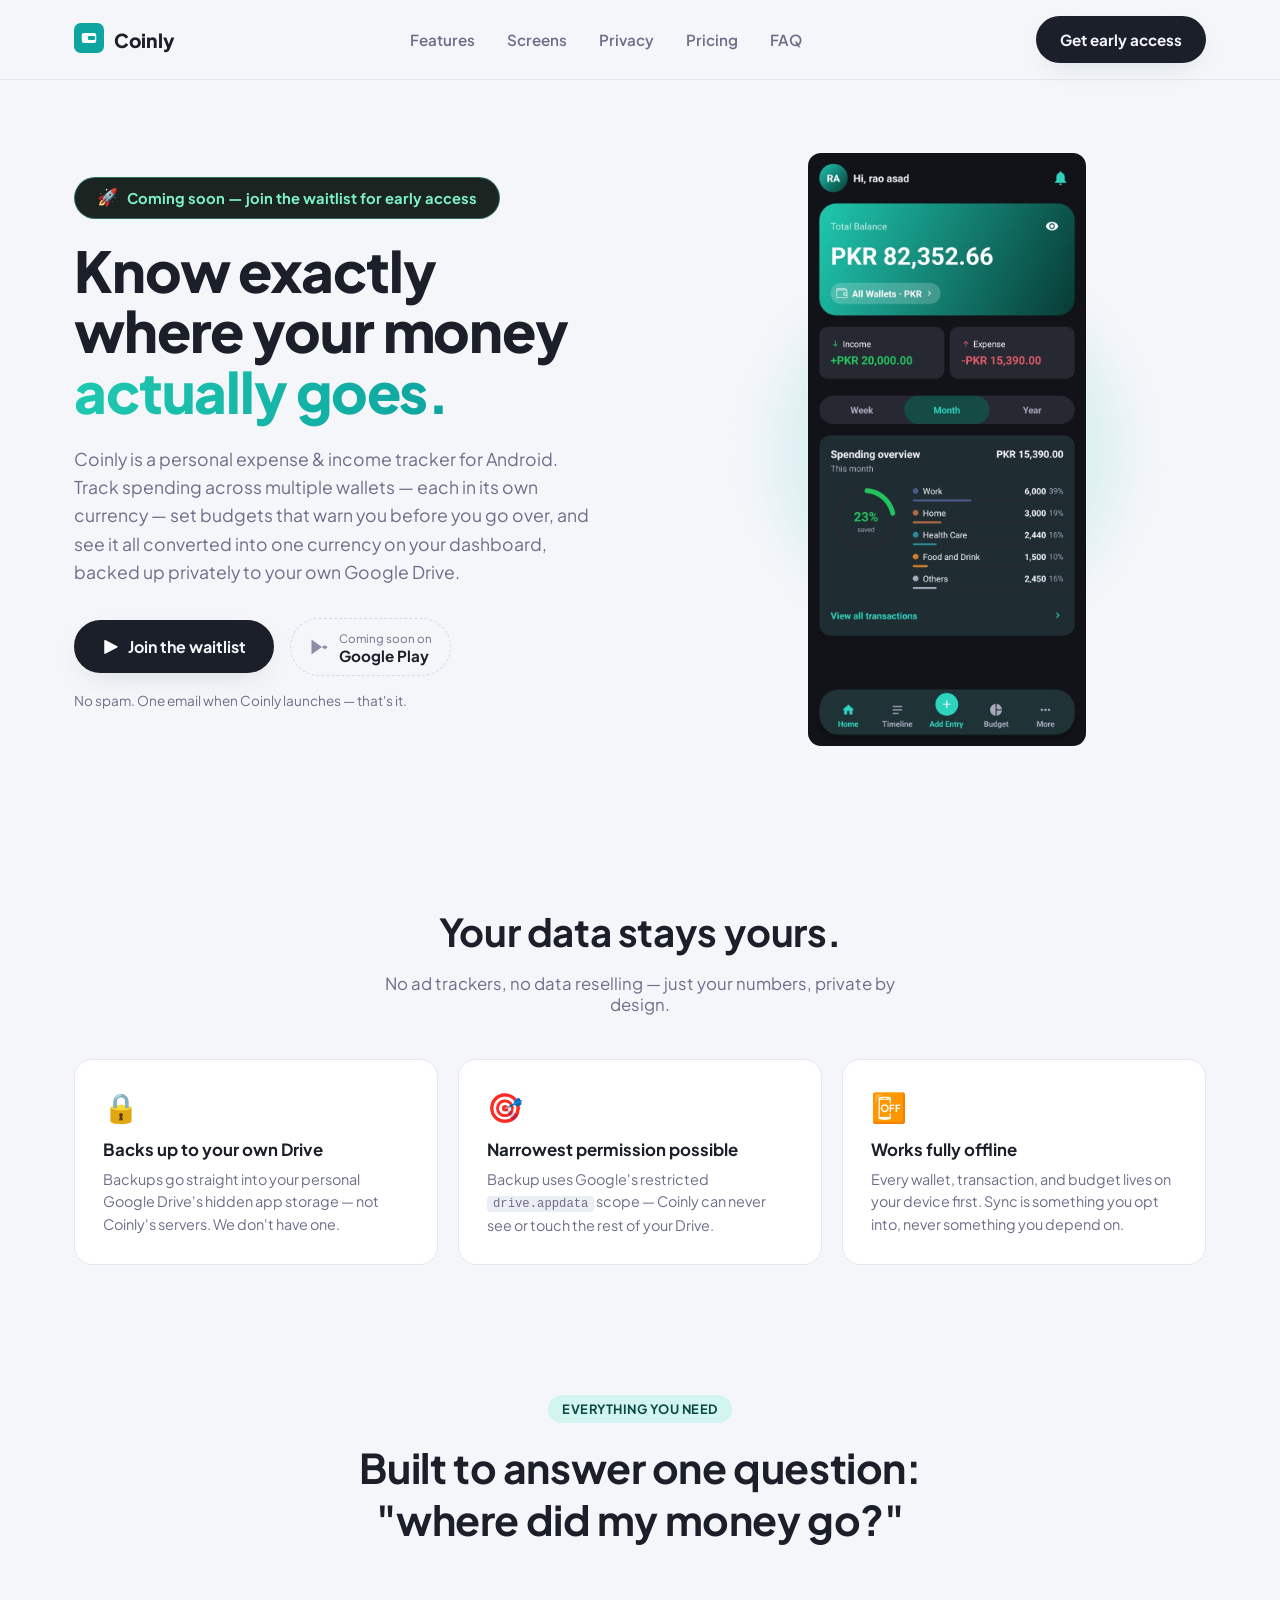
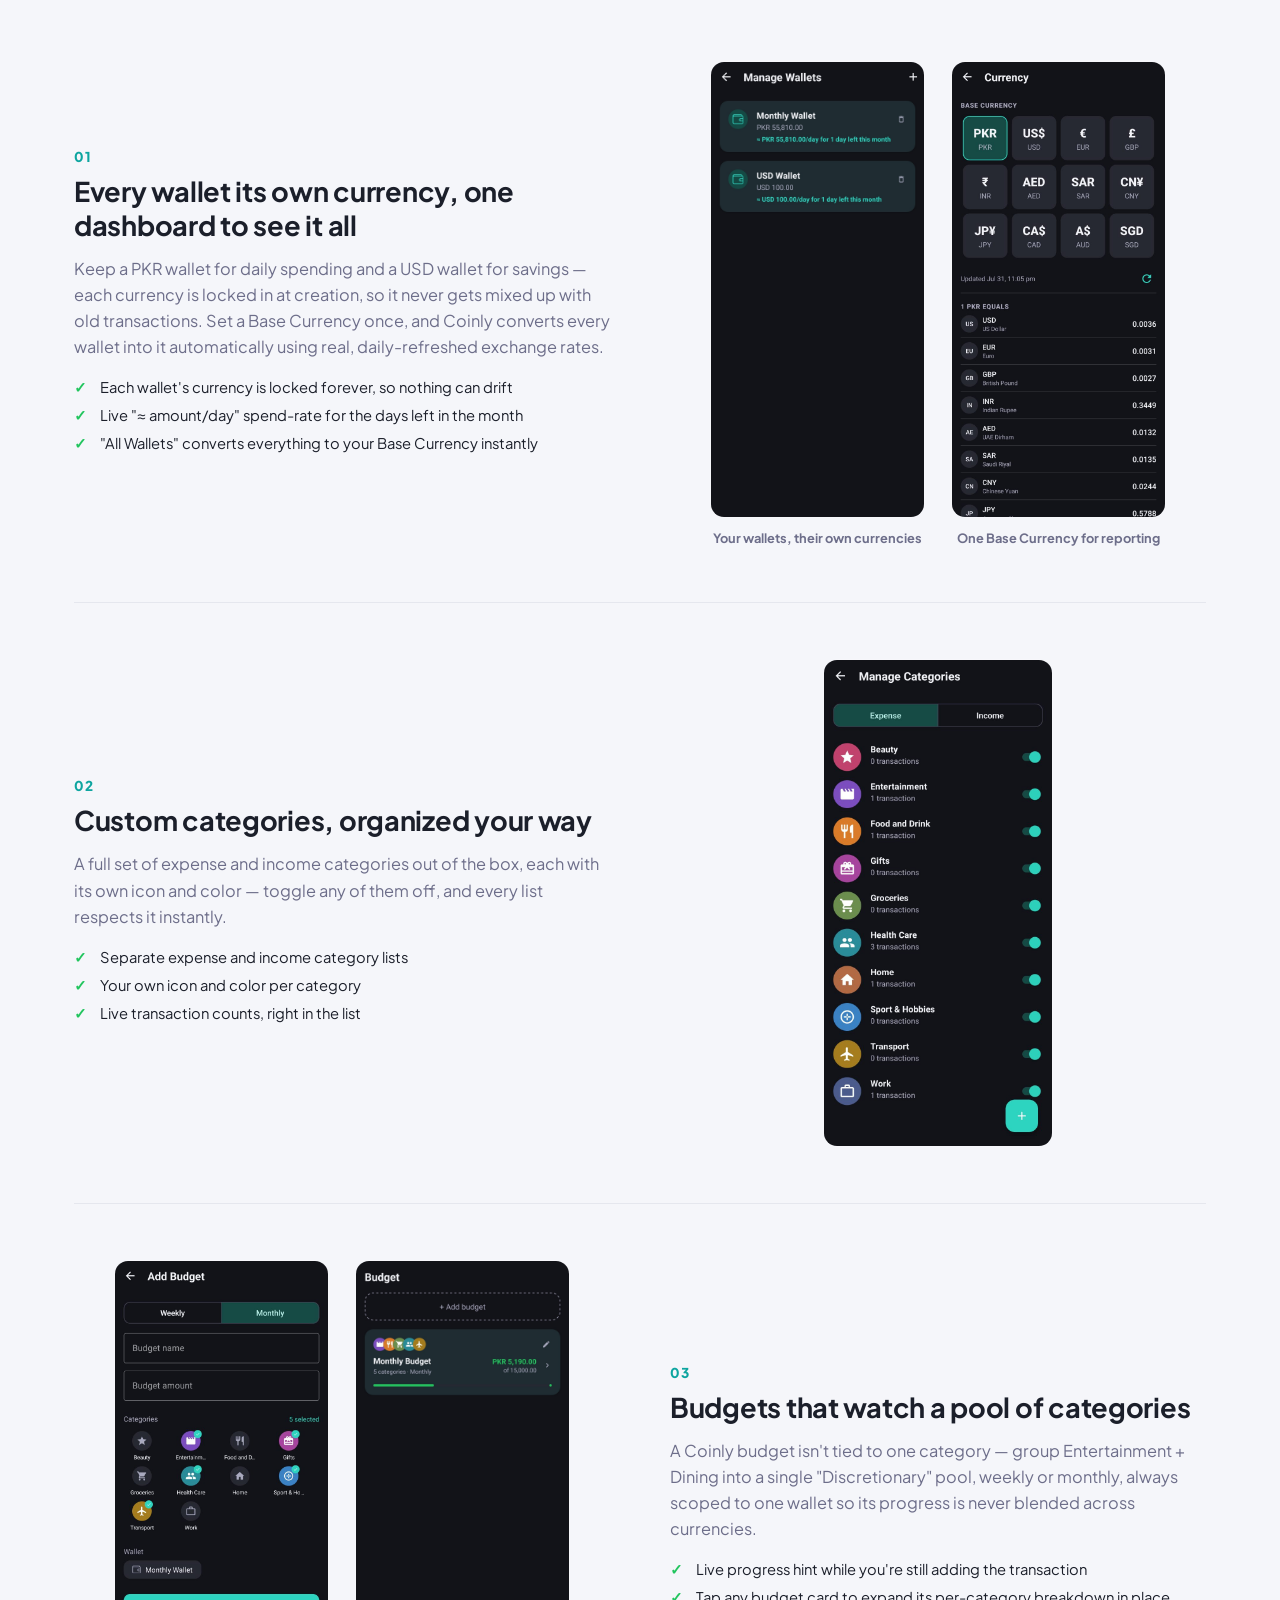
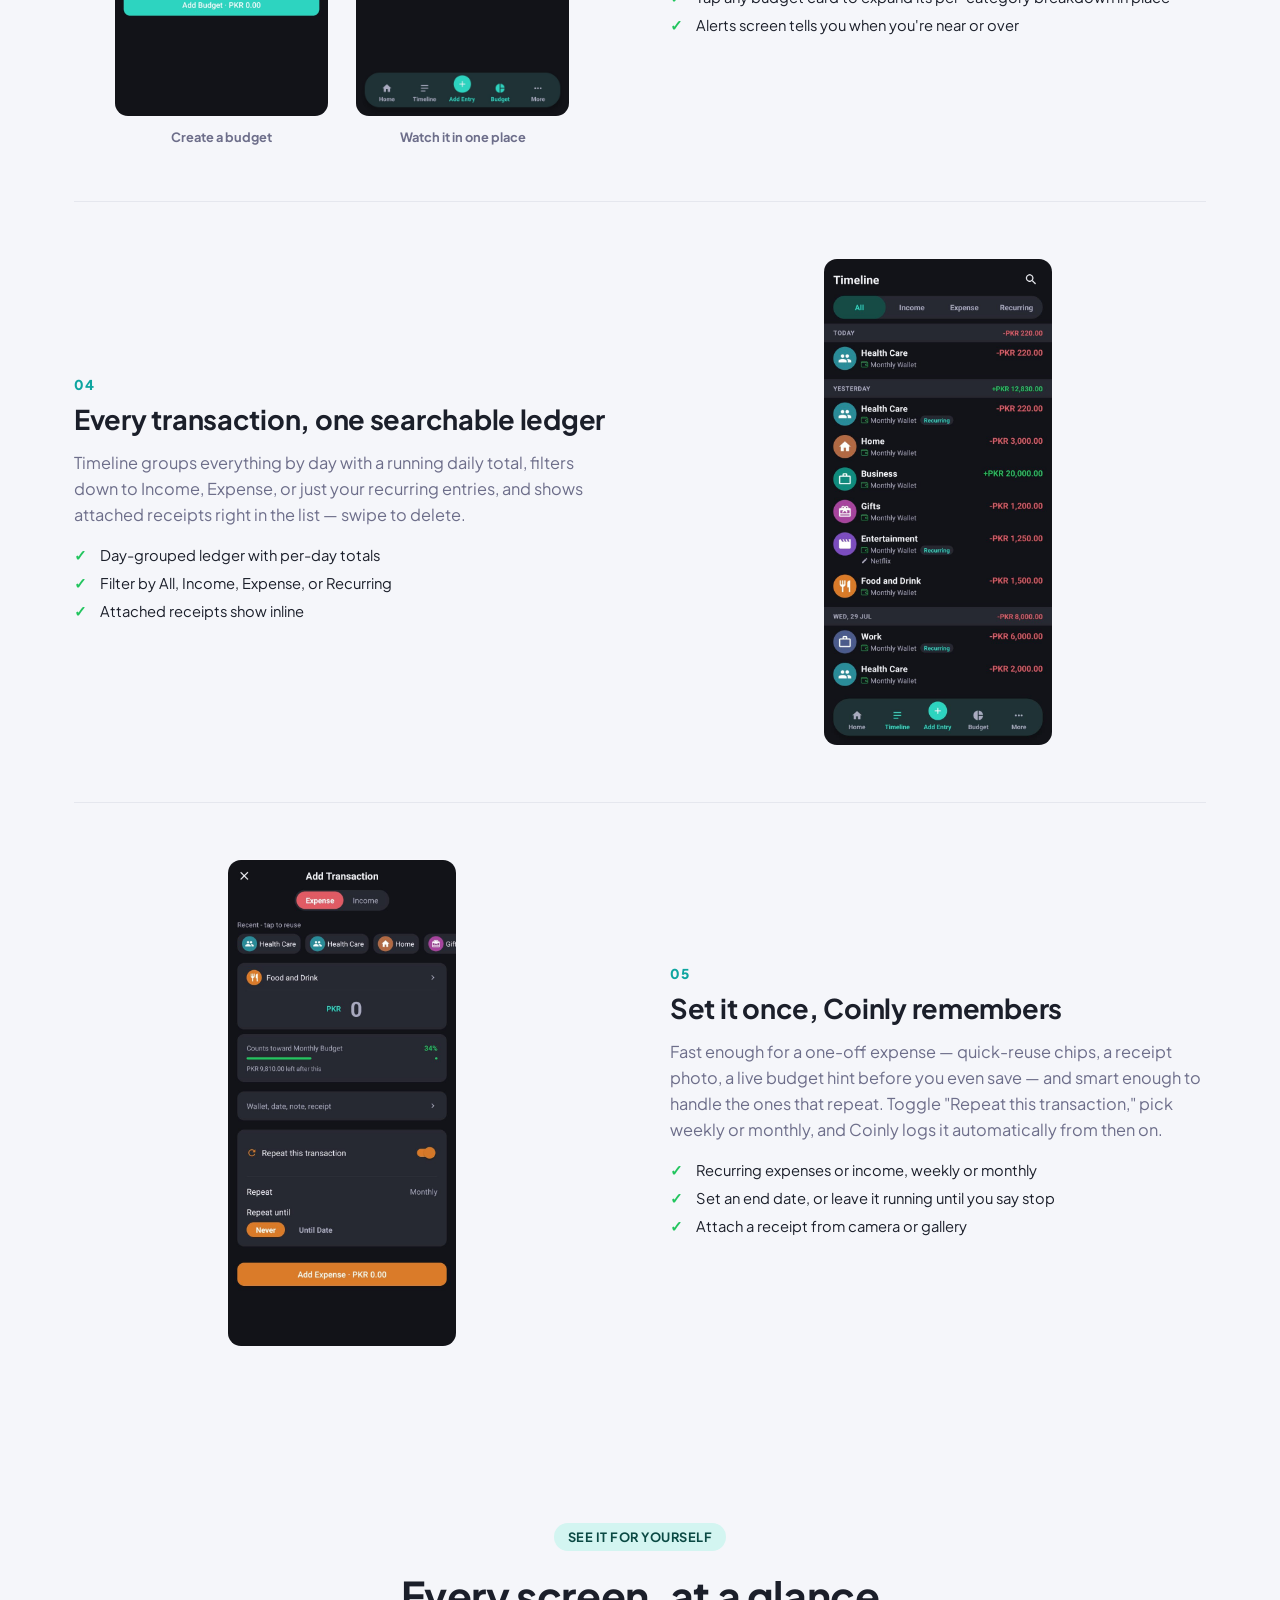
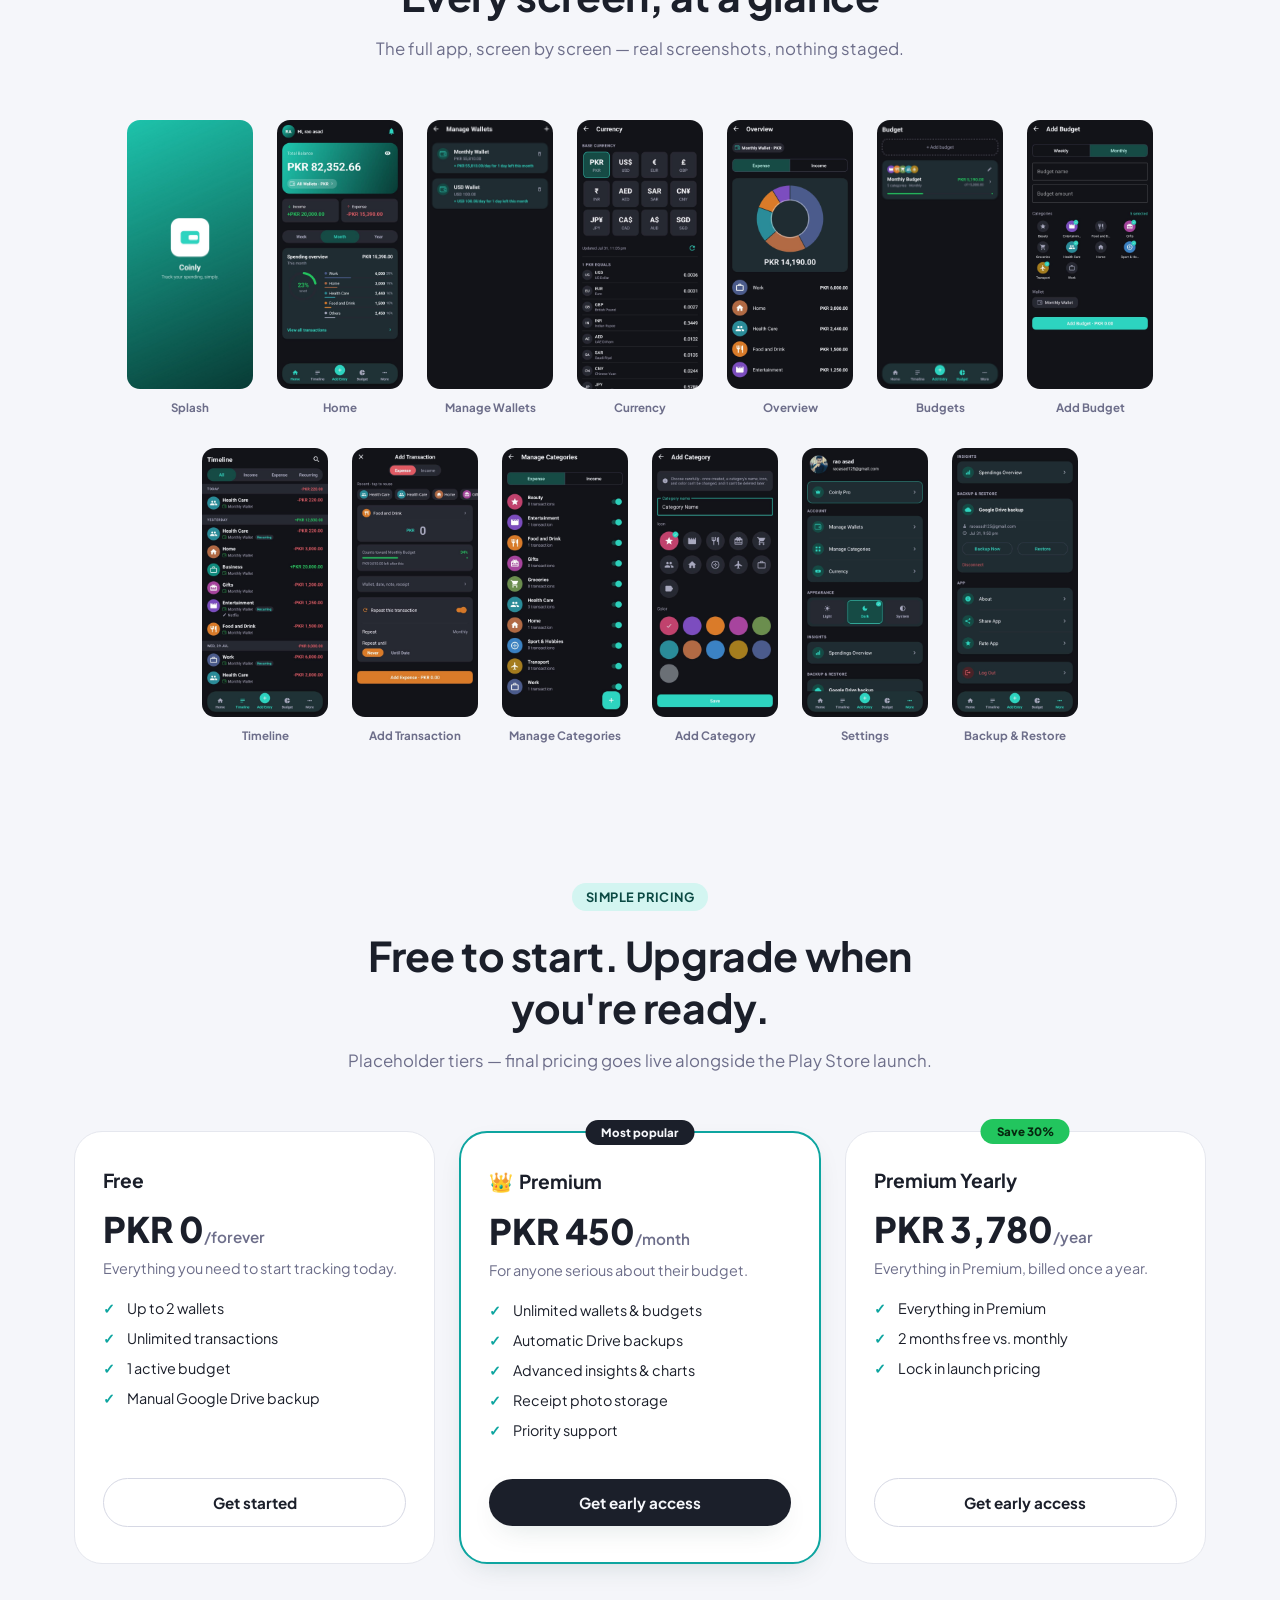
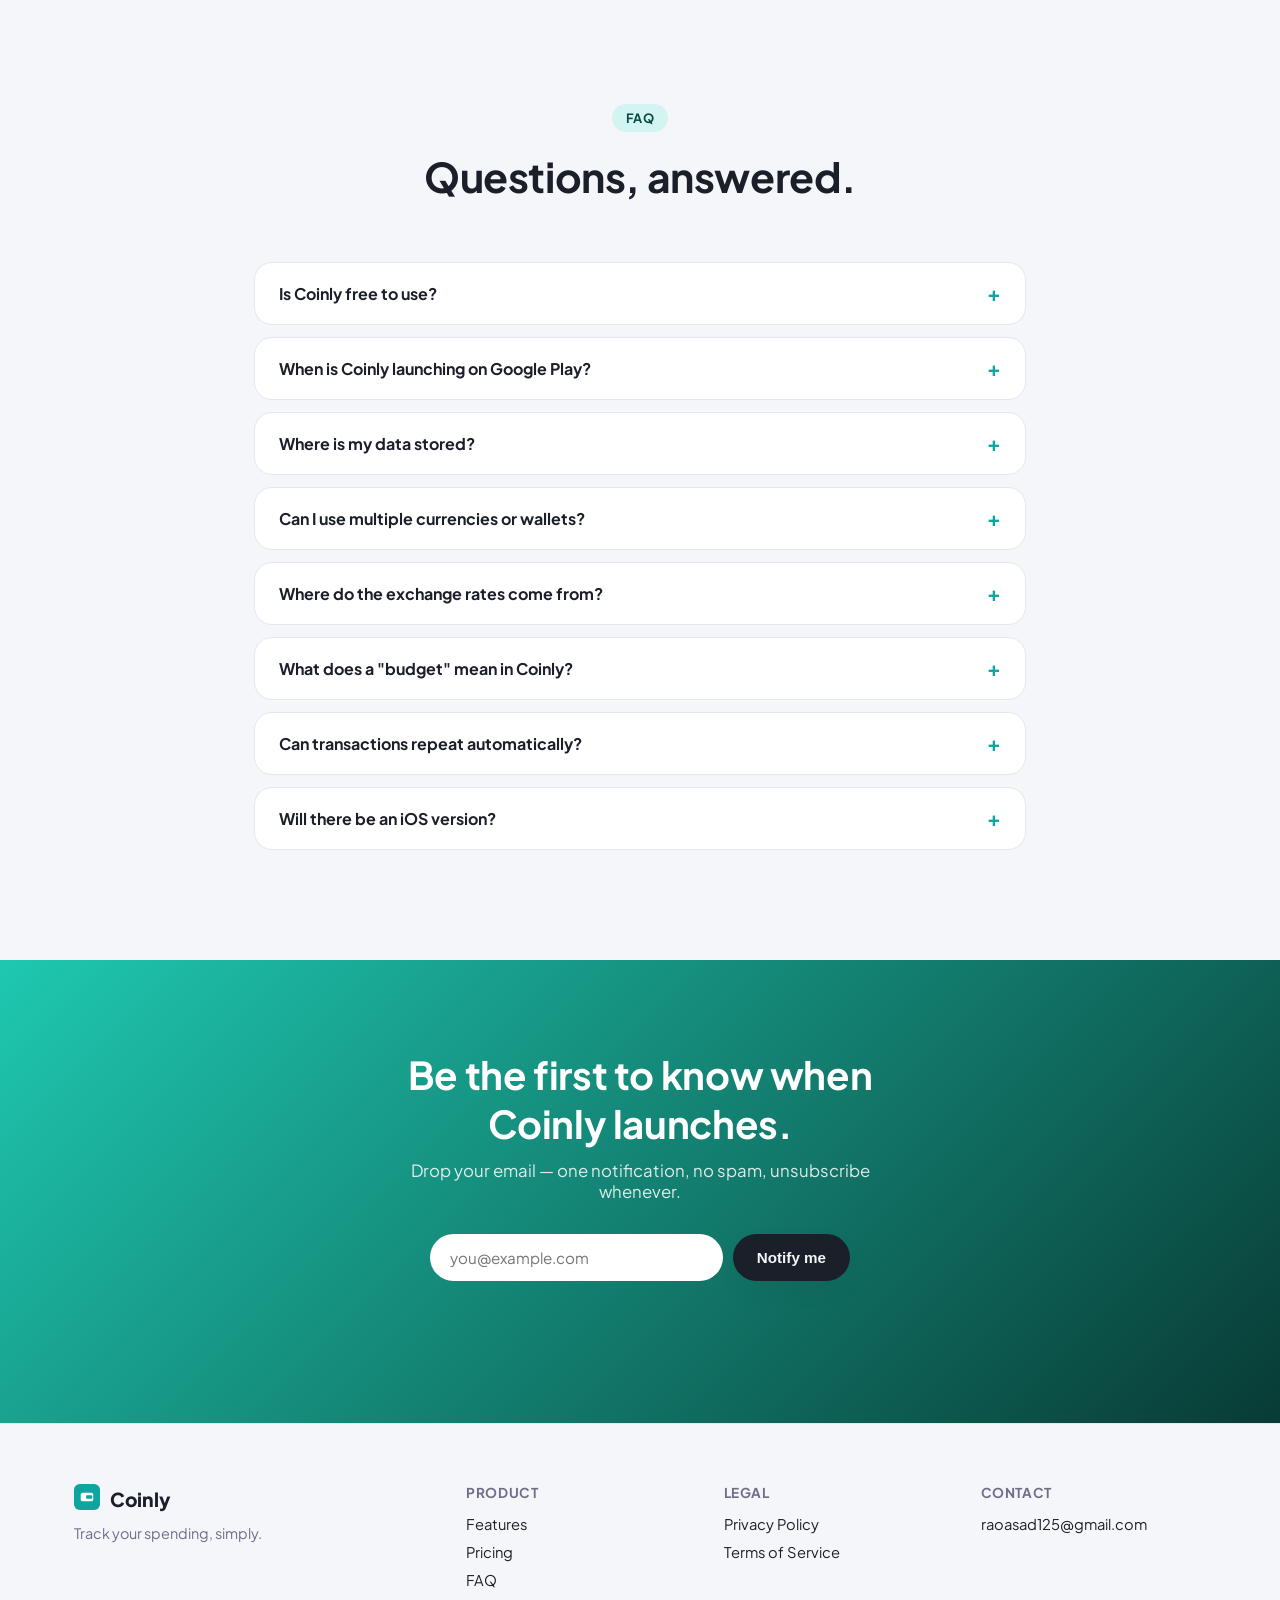
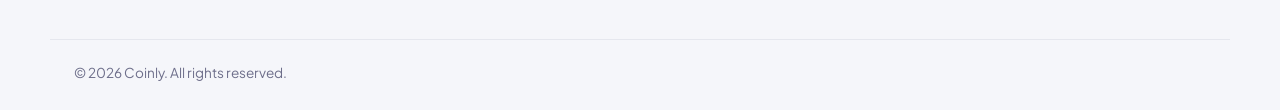
==== index.html @ 3546009e "Remove 'Backed up to Drive' floating badge from hero Also clean up now-unused CSS (.float-card/.floa" ====
<!DOCTYPE html>
<html lang="en">
<head>
<meta charset="UTF-8">
<meta name="viewport" content="width=device-width, initial-scale=1.0">
<title>Coinly — Track Your Spending, Simply | Expense &amp; Income Tracker for Android</title>
<meta name="description" content="Coinly is a personal expense &amp; income tracker for Android. Multi-currency wallets converted automatically into one Base Currency, smart shared-category budgets, and private Google Drive backup.">
<meta name="keywords" content="expense tracker, budget app, income tracker, personal finance app, Android expense tracker, budget tracker, money management app, Coinly">
<meta name="author" content="Coinly">
<meta name="robots" content="index, follow">
<meta name="theme-color" content="#083B35">
<!-- Update this (and og:url, og:image, twitter:image below) if a custom domain replaces the Vercel one -->
<link rel="canonical" href="https://coinly-web.vercel.app/">

<meta property="og:title" content="Coinly — Track Your Spending, Simply">
<meta property="og:description" content="Multi-currency wallets converted into one Base Currency, smart shared-category budgets, and private Google Drive backup for Android.">
<meta property="og:type" content="website">
<meta property="og:url" content="https://coinly-web.vercel.app/">
<meta property="og:site_name" content="Coinly">
<meta property="og:locale" content="en_US">
<meta property="og:image" content="https://coinly-web.vercel.app/assets/og-image.jpg">
<meta property="og:image:width" content="1200">
<meta property="og:image:height" content="630">
<meta property="og:image:alt" content="Coinly — expense and income tracker for Android">

<meta name="twitter:card" content="summary_large_image">
<meta name="twitter:title" content="Coinly — Track Your Spending, Simply">
<meta name="twitter:description" content="Multi-currency wallets converted into one Base Currency, smart shared-category budgets, and private Google Drive backup for Android.">
<meta name="twitter:image" content="https://coinly-web.vercel.app/assets/og-image.jpg">

<link rel="icon" href="assets/favicon.svg" type="image/svg+xml">
<link rel="icon" href="assets/icons/favicon-32.png" sizes="32x32" type="image/png">
<link rel="apple-touch-icon" href="assets/icons/apple-touch-icon.png">
<link rel="preconnect" href="https://fonts.googleapis.com">
<link rel="preconnect" href="https://fonts.gstatic.com" crossorigin>
<link href="https://fonts.googleapis.com/css2?family=Plus+Jakarta+Sans:wght@400;500;600;700;800&display=swap" rel="stylesheet">
<link rel="stylesheet" href="css/style.css">

<script type="application/ld+json">
{
  "@context": "https://schema.org",
  "@type": "MobileApplication",
  "name": "Coinly",
  "operatingSystem": "Android",
  "applicationCategory": "FinanceApplication",
  "description": "A personal expense & income tracker for Android with multi-currency wallets converted into one Base Currency, shared-category budgets, and private Google Drive backup.",
  "offers": {
    "@type": "Offer",
    "price": "0",
    "priceCurrency": "PKR"
  }
}
</script>
</head>
<body>

<div class="noise-overlay" aria-hidden="true"></div>

<header class="nav-wrap" id="navWrap">
  <nav class="nav container">
    <a href="#home" class="brand">
      <span class="brand-mark">
        <svg width="30" height="30" viewBox="0 0 108 108" xmlns="http://www.w3.org/2000/svg">
          <rect width="108" height="108" rx="24" fill="#0EA5A0"/>
          <path fill="#FFFFFF" d="M36,36 H72 A8,8 0 0 1 80,44 V64 A8,8 0 0 1 72,72 H36 A8,8 0 0 1 28,64 V44 A8,8 0 0 1 36,36 Z"/>
          <path fill="#0EA5A0" d="M54,47 H72 A4,4 0 0 1 76,51 V57 A4,4 0 0 1 72,61 H54 A4,4 0 0 1 50,57 V51 A4,4 0 0 1 54,47 Z"/>
        </svg>
      </span>
      <span class="brand-name">Coinly</span>
    </a>

    <button class="nav-toggle" id="navToggle" aria-label="Toggle menu" aria-expanded="false">
      <span></span><span></span><span></span>
    </button>

    <div class="nav-links" id="navLinks">
      <a href="#features">Features</a>
      <a href="#screens">Screens</a>
      <a href="#privacy">Privacy</a>
      <a href="#pricing">Pricing</a>
      <a href="#faq">FAQ</a>
    </div>

    <a href="#cta" class="btn btn-dark btn-nav">Get early access</a>
  </nav>
</header>

<main>

  <!-- HERO -->
  <section class="hero container" id="home">
    <div class="hero-copy reveal">
      <span class="coming-soon-badge"><span class="badge-emoji" aria-hidden="true">🚀</span>Coming soon — join the waitlist for early access</span>
      <h1>Know exactly<br>where your money<br><span class="text-gradient">actually goes.</span></h1>
      <p class="hero-sub">
        Coinly is a personal expense &amp; income tracker for Android. Track spending across
        multiple wallets — each in its own currency — set budgets that warn you before you go
        over, and see it all converted into one currency on your dashboard, backed up privately
        to your own Google Drive.
      </p>
      <div class="hero-actions">
        <a href="#cta" class="btn btn-dark btn-lg">
          <svg width="18" height="18" viewBox="0 0 24 24" fill="none"><path d="M3 20.5V3.5C3 2.8 3.7 2.3 4.4 2.6L20.4 11.1C21 11.4 21 12.3 20.4 12.6L4.4 21.1C3.7 21.4 3 20.9 3 20.2V20.5Z" fill="white"/></svg>
          Join the waitlist
        </a>
        <div class="store-badge-fake" aria-disabled="true">
          <svg width="20" height="20" viewBox="0 0 24 24" fill="none"><path d="M3 3L15.5 12L3 21V3Z" fill="#8A8DA6"/><path d="M15.5 12L18.8 9.9L21.4 11.4C22.2 11.8 22.2 12.9 21.4 13.3L18.8 14.8L15.5 12Z" fill="#8A8DA6"/></svg>
          <div><span class="fake-label">Coming soon on</span><strong>Google Play</strong></div>
        </div>
      </div>
      <p class="hero-microcopy">No spam. One email when Coinly launches — that's it.</p>
    </div>

    <div class="hero-visual reveal" aria-hidden="true">
      <div class="glow"></div>
      <div class="phone-frame">
        <div class="phone-screen">
          <div class="shot">
            <img src="assets/screenshots/home.jpg" alt="Coinly Home dashboard showing total balance, income/expense breakdown, and top spending categories" loading="eager">
          </div>
        </div>
      </div>
    </div>
  </section>

  <!-- PRIVACY / TRUST STRIP -->
  <section class="trust container" id="privacy">
    <div class="trust-head reveal">
      <h2>Your data stays yours.</h2>
      <p>No ad trackers, no data reselling — just your numbers, private by design.</p>
    </div>
    <div class="trust-grid">
      <div class="trust-card reveal">
        <div class="trust-icon">🔒</div>
        <h3>Backs up to your own Drive</h3>
        <p>Backups go straight into your personal Google Drive's hidden app storage — not
          Coinly's servers. We don't have one.</p>
      </div>
      <div class="trust-card reveal">
        <div class="trust-icon">🎯</div>
        <h3>Narrowest permission possible</h3>
        <p>Backup uses Google's restricted <code>drive.appdata</code> scope — Coinly can never see
          or touch the rest of your Drive.</p>
      </div>
      <div class="trust-card reveal">
        <div class="trust-icon">📴</div>
        <h3>Works fully offline</h3>
        <p>Every wallet, transaction, and budget lives on your device first. Sync is something you
          opt into, never something you depend on.</p>
      </div>
    </div>
  </section>

  <!-- FEATURES -->
  <section class="features" id="features">
    <div class="container">
      <div class="section-head reveal">
        <span class="eyebrow">Everything you need</span>
        <h2>Built to answer one question:<br>"where did my money go?"</h2>
      </div>

      <div class="feature-row reveal">
        <div class="feature-text">
          <span class="feature-num">01</span>
          <h3>Every wallet its own currency, one dashboard to see it all</h3>
          <p>Keep a PKR wallet for daily spending and a USD wallet for savings — each currency is
            locked in at creation, so it never gets mixed up with old transactions. Set a Base
            Currency once, and Coinly converts every wallet into it automatically using real,
            daily-refreshed exchange rates.</p>
          <ul class="feature-points">
            <li>Each wallet's currency is locked forever, so nothing can drift</li>
            <li>Live "≈ amount/day" spend-rate for the days left in the month</li>
            <li>"All Wallets" converts everything to your Base Currency instantly</li>
          </ul>
        </div>
        <div class="feature-visual dual">
          <div class="mini-phone-group">
            <div class="mini-phone">
              <div class="mini-screen">
                <div class="shot">
                  <img src="assets/screenshots/wallets.jpg" alt="Coinly Manage Wallets screen showing a PKR wallet and a USD wallet, each with a daily spend-rate projection" loading="lazy">
                </div>
              </div>
            </div>
            <span class="mini-caption">Your wallets, their own currencies</span>
          </div>
          <div class="mini-phone-group">
            <div class="mini-phone">
              <div class="mini-screen">
                <div class="shot">
                  <img src="assets/screenshots/currency.jpg" alt="Coinly Currency screen showing the Base Currency picker and a live exchange rate list" loading="lazy">
                </div>
              </div>
            </div>
            <span class="mini-caption">One Base Currency for reporting</span>
          </div>
        </div>
      </div>

      <div class="feature-row reveal">
        <div class="feature-text">
          <span class="feature-num">02</span>
          <h3>Custom categories, organized your way</h3>
          <p>A full set of expense and income categories out of the box, each with its own icon
            and color — toggle any of them off, and every list respects it instantly.</p>
          <ul class="feature-points">
            <li>Separate expense and income category lists</li>
            <li>Your own icon and color per category</li>
            <li>Live transaction counts, right in the list</li>
          </ul>
        </div>
        <div class="feature-visual">
          <div class="mini-phone">
            <div class="mini-screen">
              <div class="shot">
                <img src="assets/screenshots/categories.jpg" alt="Coinly Manage Categories screen showing colorful expense categories with icons" loading="lazy">
              </div>
            </div>
          </div>
        </div>
      </div>

      <div class="feature-row reverse reveal">
        <div class="feature-text">
          <span class="feature-num">03</span>
          <h3>Budgets that watch a pool of categories</h3>
          <p>A Coinly budget isn't tied to one category — group Entertainment + Dining into a
            single "Discretionary" pool, weekly or monthly, always scoped to one wallet so its
            progress is never blended across currencies.</p>
          <ul class="feature-points">
            <li>Live progress hint while you're still adding the transaction</li>
            <li>Tap any budget card to expand its per-category breakdown in place</li>
            <li>Alerts screen tells you when you're near or over</li>
          </ul>
        </div>
        <div class="feature-visual dual">
          <div class="mini-phone-group">
            <div class="mini-phone">
              <div class="mini-screen">
                <div class="shot">
                  <img src="assets/screenshots/add-budget.jpg" alt="Coinly Add Budget screen showing weekly/monthly toggle, budget amount, and category selection" loading="lazy">
                </div>
              </div>
            </div>
            <span class="mini-caption">Create a budget</span>
          </div>
          <div class="mini-phone-group">
            <div class="mini-phone">
              <div class="mini-screen">
                <div class="shot">
                  <img src="assets/screenshots/budget.jpg" alt="Coinly Budget screen showing a Monthly Budget expanded with its per-category breakdown" loading="lazy">
                </div>
              </div>
            </div>
            <span class="mini-caption">Watch it in one place</span>
          </div>
        </div>
      </div>

      <div class="feature-row reveal">
        <div class="feature-text">
          <span class="feature-num">04</span>
          <h3>Every transaction, one searchable ledger</h3>
          <p>Timeline groups everything by day with a running daily total, filters down to
            Income, Expense, or just your recurring entries, and shows attached receipts right in
            the list — swipe to delete.</p>
          <ul class="feature-points">
            <li>Day-grouped ledger with per-day totals</li>
            <li>Filter by All, Income, Expense, or Recurring</li>
            <li>Attached receipts show inline</li>
          </ul>
        </div>
        <div class="feature-visual">
          <div class="mini-phone">
            <div class="mini-screen">
              <div class="shot">
                <img src="assets/screenshots/timeline.jpg" alt="Coinly Timeline screen showing transactions grouped by day with running totals" loading="lazy">
              </div>
            </div>
          </div>
        </div>
      </div>

      <div class="feature-row reverse reveal">
        <div class="feature-text">
          <span class="feature-num">05</span>
          <h3>Set it once, Coinly remembers</h3>
          <p>Fast enough for a one-off expense — quick-reuse chips, a receipt photo, a live budget
            hint before you even save — and smart enough to handle the ones that repeat. Toggle
            "Repeat this transaction," pick weekly or monthly, and Coinly logs it automatically
            from then on.</p>
          <ul class="feature-points">
            <li>Recurring expenses or income, weekly or monthly</li>
            <li>Set an end date, or leave it running until you say stop</li>
            <li>Attach a receipt from camera or gallery</li>
          </ul>
        </div>
        <div class="feature-visual">
          <div class="mini-phone">
            <div class="mini-screen">
              <div class="shot">
                <img src="assets/screenshots/add-transaction.jpg" alt="Coinly Add Transaction screen showing recent category chips and a live monthly budget hint" loading="lazy">
              </div>
            </div>
          </div>
        </div>
      </div>

    </div>
  </section>

  <!-- ALL SCREENSHOTS -->
  <section class="screens-gallery container" id="screens">
    <div class="section-head reveal">
      <span class="eyebrow">See it for yourself</span>
      <h2>Every screen, at a glance</h2>
      <p class="section-sub">The full app, screen by screen — real screenshots, nothing staged.</p>
    </div>
    <div class="gallery-grid reveal">
      <div class="mini-phone-group">
        <div class="mini-phone"><div class="mini-screen"><div class="shot"><img src="assets/screenshots/splash.jpg" alt="Coinly splash screen" loading="lazy"></div></div></div>
        <span class="mini-caption">Splash</span>
      </div>
      <div class="mini-phone-group">
        <div class="mini-phone"><div class="mini-screen"><div class="shot"><img src="assets/screenshots/home.jpg" alt="Coinly Home dashboard" loading="lazy"></div></div></div>
        <span class="mini-caption">Home</span>
      </div>
      <div class="mini-phone-group">
        <div class="mini-phone"><div class="mini-screen"><div class="shot"><img src="assets/screenshots/wallets.jpg" alt="Coinly Manage Wallets screen" loading="lazy"></div></div></div>
        <span class="mini-caption">Manage Wallets</span>
      </div>
      <div class="mini-phone-group">
        <div class="mini-phone"><div class="mini-screen"><div class="shot"><img src="assets/screenshots/currency.jpg" alt="Coinly Currency and Base Currency screen" loading="lazy"></div></div></div>
        <span class="mini-caption">Currency</span>
      </div>
      <div class="mini-phone-group">
        <div class="mini-phone"><div class="mini-screen"><div class="shot"><img src="assets/screenshots/overview.jpg" alt="Coinly Overview spending breakdown screen" loading="lazy"></div></div></div>
        <span class="mini-caption">Overview</span>
      </div>
      <div class="mini-phone-group">
        <div class="mini-phone"><div class="mini-screen"><div class="shot"><img src="assets/screenshots/budget.jpg" alt="Coinly Budget list screen" loading="lazy"></div></div></div>
        <span class="mini-caption">Budgets</span>
      </div>
      <div class="mini-phone-group">
        <div class="mini-phone"><div class="mini-screen"><div class="shot"><img src="assets/screenshots/add-budget.jpg" alt="Coinly Add Budget screen" loading="lazy"></div></div></div>
        <span class="mini-caption">Add Budget</span>
      </div>
      <div class="mini-phone-group">
        <div class="mini-phone"><div class="mini-screen"><div class="shot"><img src="assets/screenshots/timeline.jpg" alt="Coinly Timeline screen" loading="lazy"></div></div></div>
        <span class="mini-caption">Timeline</span>
      </div>
      <div class="mini-phone-group">
        <div class="mini-phone"><div class="mini-screen"><div class="shot"><img src="assets/screenshots/add-transaction.jpg" alt="Coinly Add Transaction screen with recurring toggle" loading="lazy"></div></div></div>
        <span class="mini-caption">Add Transaction</span>
      </div>
      <div class="mini-phone-group">
        <div class="mini-phone"><div class="mini-screen"><div class="shot"><img src="assets/screenshots/categories.jpg" alt="Coinly Manage Categories screen" loading="lazy"></div></div></div>
        <span class="mini-caption">Manage Categories</span>
      </div>
      <div class="mini-phone-group">
        <div class="mini-phone"><div class="mini-screen"><div class="shot"><img src="assets/screenshots/add-category.jpg" alt="Coinly Add Category screen" loading="lazy"></div></div></div>
        <span class="mini-caption">Add Category</span>
      </div>
      <div class="mini-phone-group">
        <div class="mini-phone"><div class="mini-screen"><div class="shot"><img src="assets/screenshots/settings-account.jpg" alt="Coinly Settings screen showing account and appearance options" loading="lazy"></div></div></div>
        <span class="mini-caption">Settings</span>
      </div>
      <div class="mini-phone-group">
        <div class="mini-phone"><div class="mini-screen"><div class="shot"><img src="assets/screenshots/settings-backup.jpg" alt="Coinly Settings screen showing Google Drive backup and restore" loading="lazy"></div></div></div>
        <span class="mini-caption">Backup &amp; Restore</span>
      </div>
    </div>
  </section>

  <!-- PRICING -->
  <section class="pricing container" id="pricing">
    <div class="section-head reveal">
      <span class="eyebrow">Simple pricing</span>
      <h2>Free to start. Upgrade when you're ready.</h2>
      <p class="section-sub">Placeholder tiers — final pricing goes live alongside the Play Store launch.</p>
    </div>

    <div class="pricing-grid">
      <div class="price-card reveal">
        <h3>Free</h3>
        <div class="price-amount">PKR 0<span>/forever</span></div>
        <p class="price-desc">Everything you need to start tracking today.</p>
        <ul class="price-features">
          <li>Up to 2 wallets</li>
          <li>Unlimited transactions</li>
          <li>1 active budget</li>
          <li>Manual Google Drive backup</li>
        </ul>
        <a href="#cta" class="btn btn-outline btn-full">Get started</a>
      </div>

      <div class="price-card featured reveal">
        <span class="price-badge">Most popular</span>
        <h3><span class="crown">👑</span> Premium</h3>
        <div class="price-amount">PKR 450<span>/month</span></div>
        <p class="price-desc">For anyone serious about their budget.</p>
        <ul class="price-features">
          <li>Unlimited wallets &amp; budgets</li>
          <li>Automatic Drive backups</li>
          <li>Advanced insights &amp; charts</li>
          <li>Receipt photo storage</li>
          <li>Priority support</li>
        </ul>
        <a href="#cta" class="btn btn-dark btn-full">Get early access</a>
      </div>

      <div class="price-card reveal">
        <span class="price-badge save-badge">Save 30%</span>
        <h3>Premium Yearly</h3>
        <div class="price-amount">PKR 3,780<span>/year</span></div>
        <p class="price-desc">Everything in Premium, billed once a year.</p>
        <ul class="price-features">
          <li>Everything in Premium</li>
          <li>2 months free vs. monthly</li>
          <li>Lock in launch pricing</li>
        </ul>
        <a href="#cta" class="btn btn-outline btn-full">Get early access</a>
      </div>
    </div>
  </section>

  <!-- FAQ -->
  <section class="faq container" id="faq">
    <div class="section-head reveal">
      <span class="eyebrow">FAQ</span>
      <h2>Questions, answered.</h2>
    </div>

    <div class="faq-list">
      <div class="faq-item reveal">
        <button class="faq-q">
          <span>Is Coinly free to use?</span>
          <span class="faq-icon">+</span>
        </button>
        <div class="faq-a"><p>Yes. The core app — unlimited transactions, a couple of wallets, and one budget — is free. A Premium tier will unlock unlimited wallets, automatic backups, and deeper insights.</p></div>
      </div>
      <div class="faq-item reveal">
        <button class="faq-q">
          <span>When is Coinly launching on Google Play?</span>
          <span class="faq-icon">+</span>
        </button>
        <div class="faq-a"><p>Coinly is in final testing right now. Join the waitlist below and you'll get one email the moment it's live — nothing else.</p></div>
      </div>
      <div class="faq-item reveal">
        <button class="faq-q">
          <span>Where is my data stored?</span>
          <span class="faq-icon">+</span>
        </button>
        <div class="faq-a"><p>On your device, first and always. Backups are optional and go directly into your own Google Drive's private app storage — Coinly has no servers of its own and never sees your data.</p></div>
      </div>
      <div class="faq-item reveal">
        <button class="faq-q">
          <span>Can I use multiple currencies or wallets?</span>
          <span class="faq-icon">+</span>
        </button>
        <div class="faq-a"><p>Yes — each wallet has its own currency, chosen once and locked forever so it never gets mixed up with old transactions or budgets. Set a Base Currency anytime, and Coinly converts everything into it automatically using daily-refreshed real exchange rates whenever you view "All Wallets." Look at a single wallet on its own and it always stays in its native currency, unconverted.</p></div>
      </div>
      <div class="faq-item reveal">
        <button class="faq-q">
          <span>Where do the exchange rates come from?</span>
          <span class="faq-icon">+</span>
        </button>
        <div class="faq-a"><p>Real rates, refreshed daily and cached on your device — no manual entry, no guessing. Changing your Base Currency later never breaks old conversions, since the cache is anchored independently of whatever currency you're reporting in.</p></div>
      </div>
      <div class="faq-item reveal">
        <button class="faq-q">
          <span>What does a "budget" mean in Coinly?</span>
          <span class="faq-icon">+</span>
        </button>
        <div class="faq-a"><p>A budget watches one or more categories combined into a shared pool — for example "Discretionary" = Entertainment + Dining — weekly or monthly, always scoped to exactly one wallet, in that wallet's own currency.</p></div>
      </div>
      <div class="faq-item reveal">
        <button class="faq-q">
          <span>Can transactions repeat automatically?</span>
          <span class="faq-icon">+</span>
        </button>
        <div class="faq-a"><p>Yes. Toggle "Repeat this transaction" on any expense or income, choose weekly or monthly, and optionally set an end date. Coinly logs it automatically from then on — recurring entries even get their own filter in Timeline.</p></div>
      </div>
      <div class="faq-item reveal">
        <button class="faq-q">
          <span>Will there be an iOS version?</span>
          <span class="faq-icon">+</span>
        </button>
        <div class="faq-a"><p>Coinly is Android-first for now. If there's enough demand, iOS is on the table down the line.</p></div>
      </div>
    </div>
  </section>

  <!-- CTA -->
  <section class="cta-section" id="cta">
    <div class="container cta-inner reveal">
      <h2>Be the first to know when Coinly launches.</h2>
      <p>Drop your email — one notification, no spam, unsubscribe whenever.</p>
      <form class="waitlist-form" id="waitlistForm">
        <input type="email" id="waitlistEmail" placeholder="you@example.com" required aria-label="Email address">
        <button type="submit" class="btn btn-dark">Notify me</button>
      </form>
      <p class="cta-status" id="ctaStatus" role="status"></p>
    </div>
  </section>

</main>

<footer class="footer">
  <div class="container footer-grid">
    <div class="footer-brand">
      <div class="brand">
        <span class="brand-mark">
          <svg width="26" height="26" viewBox="0 0 108 108" xmlns="http://www.w3.org/2000/svg">
            <rect width="108" height="108" rx="24" fill="#0EA5A0"/>
            <path fill="#FFFFFF" d="M36,36 H72 A8,8 0 0 1 80,44 V64 A8,8 0 0 1 72,72 H36 A8,8 0 0 1 28,64 V44 A8,8 0 0 1 36,36 Z"/>
            <path fill="#0EA5A0" d="M54,47 H72 A4,4 0 0 1 76,51 V57 A4,4 0 0 1 72,61 H54 A4,4 0 0 1 50,57 V51 A4,4 0 0 1 54,47 Z"/>
          </svg>
        </span>
        <span class="brand-name">Coinly</span>
      </div>
      <p>Track your spending, simply.</p>
    </div>
    <div class="footer-col">
      <h4>Product</h4>
      <a href="#features">Features</a>
      <a href="#pricing">Pricing</a>
      <a href="#faq">FAQ</a>
    </div>
    <div class="footer-col">
      <h4>Legal</h4>
      <a href="privacy.html">Privacy Policy</a>
      <a href="terms.html">Terms of Service</a>
    </div>
    <div class="footer-col">
      <h4>Contact</h4>
      <a href="mailto:raoasad125@gmail.com">raoasad125@gmail.com</a>
    </div>
  </div>
  <div class="container footer-bottom">
    <span>© 2026 Coinly. All rights reserved.</span>
  </div>
</footer>

<script src="js/script.js"></script>
</body>
</html>
---- css/style.css ----
/* ===== Design tokens (matches the Coinly Android app palette) ===== */
:root {
  --primary: #0EA5A0;
  --accent: #22C55E;
  --brand-dark: #083B35;
  --grad-start: #1FC8B0;
  --grad-end: #083B35;
  --expense-red: #E15B64;
  --income-green: #22C55E;
  --amber: #F2A93B;

  --bg: #F5F6FA;
  --surface: #FFFFFF;
  --surface-variant: #ECEEF5;
  --text-primary: #1B1F2A;
  --text-secondary: #6D6E8A;
  --divider: #E5E7EE;
  --outline: #D6D8E4;

  --primary-container: #D3F5F1;
  --on-primary-container: #0B4A44;

  /* Fixed dark surface for the floating "Backed up to Drive" badge next to the
     real device screenshot - stays dark regardless of the site's own theme. */
  --device-bg: #0E1512;
  --device-surface: #1A2420;
  --device-text: #F2F5F3;

  --radius-sm: 10px;
  --radius-md: 18px;
  --radius-lg: 28px;
  --shadow-soft: 0 10px 30px -12px rgba(8, 59, 53, 0.18);
  --shadow-card: 0 2px 10px rgba(27, 31, 42, 0.06);
  --font: 'Plus Jakarta Sans', -apple-system, BlinkMacSystemFont, 'Segoe UI', sans-serif;
}

@media (prefers-color-scheme: dark) {
  :root {
    --bg: #0E1613;
    --surface: #14201C;
    --surface-variant: #1B2925;
    --text-primary: #F2F5F4;
    --text-secondary: #9FB0AB;
    --divider: #22322D;
    --outline: #2A3B35;
    --primary-container: #103A35;
    --on-primary-container: #B7EFE7;
    --shadow-card: 0 2px 14px rgba(0, 0, 0, 0.35);
  }
}

* { box-sizing: border-box; }
html { scroll-behavior: smooth; }

body {
  margin: 0;
  font-family: var(--font);
  background: var(--bg);
  color: var(--text-primary);
  -webkit-font-smoothing: antialiased;
  overflow-x: hidden;
}

.container {
  max-width: 1180px;
  margin: 0 auto;
  padding: 0 24px;
}

a { color: inherit; text-decoration: none; }
ul { margin: 0; padding: 0; list-style: none; }
img { max-width: 100%; display: block; }

.text-gradient {
  background: linear-gradient(90deg, var(--grad-start), var(--primary));
  -webkit-background-clip: text;
  background-clip: text;
  color: transparent;
}

.eyebrow {
  display: inline-block;
  font-size: 0.8rem;
  font-weight: 700;
  letter-spacing: 0.04em;
  text-transform: uppercase;
  color: var(--on-primary-container);
  background: var(--primary-container);
  padding: 6px 14px;
  border-radius: 999px;
  margin-bottom: 18px;
}

/* Attention-grabbing hero badge - fixed dark styling regardless of site theme,
   with a pulsing ring to draw the eye to the waitlist CTA. */
.coming-soon-badge {
  display: inline-flex;
  align-items: center;
  gap: 9px;
  font-size: 0.92rem;
  font-weight: 700;
  color: #7CF2C4;
  background: rgba(9, 18, 16, 0.92);
  border: 1.5px solid rgba(74, 222, 178, 0.4);
  padding: 11px 22px;
  border-radius: 999px;
  margin-bottom: 22px;
  animation: badgePulseRing 2.4s cubic-bezier(0.4, 0, 0.5, 1) infinite;
}
.coming-soon-badge .badge-emoji { font-size: 1.05rem; line-height: 1; }

@keyframes badgePulseRing {
  0% { box-shadow: 0 0 0 0 rgba(74, 222, 178, 0.5); }
  70% { box-shadow: 0 0 0 12px rgba(74, 222, 178, 0); }
  100% { box-shadow: 0 0 0 0 rgba(74, 222, 178, 0); }
}

@media (prefers-reduced-motion: reduce) {
  .coming-soon-badge { animation: none; }
}

/* ===== Buttons ===== */
.btn {
  display: inline-flex;
  align-items: center;
  gap: 8px;
  justify-content: center;
  padding: 14px 24px;
  border-radius: 999px;
  font-weight: 700;
  font-size: 0.95rem;
  border: none;
  cursor: pointer;
  transition: transform 0.18s ease, box-shadow 0.18s ease, opacity 0.18s ease;
  white-space: nowrap;
}
.btn:hover { transform: translateY(-2px); }
.btn-dark {
  background: var(--text-primary);
  color: var(--bg);
  box-shadow: var(--shadow-soft);
}
@media (prefers-color-scheme: dark) {
  .btn-dark { background: var(--primary); color: #052420; }
}
.btn-outline {
  background: transparent;
  border: 1.5px solid var(--outline);
  color: var(--text-primary);
}
.btn-outline:hover { border-color: var(--primary); }
.btn-lg { padding: 16px 28px; font-size: 1rem; }
.btn-full { width: 100%; }
.btn-nav { display: none; }

/* ===== Nav ===== */
.nav-wrap {
  position: sticky;
  top: 0;
  z-index: 100;
  backdrop-filter: blur(14px);
  background: color-mix(in srgb, var(--bg) 78%, transparent);
  border-bottom: 1px solid var(--divider);
}
.nav {
  display: flex;
  align-items: center;
  justify-content: space-between;
  padding: 16px 24px;
}
.brand { display: flex; align-items: center; gap: 10px; }
.brand-name { font-weight: 800; font-size: 1.2rem; }
.nav-links { display: flex; gap: 32px; }
.nav-links a { font-weight: 600; font-size: 0.95rem; color: var(--text-secondary); transition: color 0.2s; }
.nav-links a:hover { color: var(--text-primary); }
.btn-nav { display: inline-flex; }

.nav-toggle {
  display: none;
  flex-direction: column;
  gap: 5px;
  background: none;
  border: none;
  cursor: pointer;
  padding: 6px;
}
.nav-toggle span { width: 22px; height: 2px; background: var(--text-primary); border-radius: 2px; }

/* ===== Hero ===== */
.hero {
  display: grid;
  grid-template-columns: 1.05fr 0.95fr;
  gap: 40px;
  align-items: center;
  padding: 72px 24px 100px;
  position: relative;
}
.hero h1 {
  font-size: clamp(2.4rem, 4.4vw, 3.6rem);
  line-height: 1.08;
  font-weight: 800;
  letter-spacing: -0.02em;
  margin: 0 0 22px;
}
.hero-sub {
  font-size: 1.1rem;
  line-height: 1.6;
  color: var(--text-secondary);
  max-width: 520px;
  margin: 0 0 32px;
}
.hero-actions { display: flex; flex-wrap: wrap; align-items: center; gap: 16px; margin-bottom: 16px; }
.hero-microcopy { font-size: 0.85rem; color: var(--text-secondary); }

.store-badge-fake {
  display: flex;
  align-items: center;
  gap: 10px;
  padding: 10px 18px;
  border-radius: 999px;
  border: 1.5px dashed var(--outline);
  color: var(--text-secondary);
  font-size: 0.85rem;
}
.store-badge-fake strong { display: block; font-size: 0.95rem; color: var(--text-primary); }
.fake-label { font-size: 0.72rem; }

/* ---- Phone mockup: real device photos, not recreated UI ---- */
.hero-visual { position: relative; display: flex; justify-content: center; }
.glow {
  position: absolute;
  width: 420px; height: 420px;
  background: radial-gradient(circle, rgba(31,200,176,0.35), transparent 70%);
  filter: blur(10px);
  top: 50%; left: 50%;
  transform: translate(-50%, -50%);
  z-index: 0;
}
/* Just the real screenshot, status bar already cropped out of the image
   itself, with a small corner radius. No bezel, no fake chrome. */
.phone-frame { position: relative; width: 280px; }
.phone-screen { border-radius: 14px; overflow: hidden; display: block; border: 1px solid rgba(255,255,255,0.14); }
.shot { width: 100%; }
.shot img { width: 100%; height: auto; display: block; }

/* ===== Trust / privacy ===== */
.trust { padding: 60px 24px 90px; }
.trust-head { text-align: center; max-width: 560px; margin: 0 auto 44px; }
.trust-head h2 { font-size: clamp(1.8rem, 3vw, 2.4rem); margin: 0 0 12px; letter-spacing: -0.01em; }
.trust-head p { color: var(--text-secondary); font-size: 1.05rem; }
.trust-grid { display: grid; grid-template-columns: repeat(3, 1fr); gap: 20px; }
.trust-card {
  background: var(--surface);
  border: 1px solid var(--divider);
  border-radius: var(--radius-md);
  padding: 28px;
}
.trust-icon { font-size: 1.8rem; margin-bottom: 14px; }
.trust-card h3 { font-size: 1.05rem; margin: 0 0 8px; }
.trust-card p { color: var(--text-secondary); font-size: 0.9rem; line-height: 1.55; margin: 0; }
.trust-card code { background: var(--surface-variant); padding: 1px 6px; border-radius: 4px; font-size: 0.85em; }

/* ===== Features ===== */
.features { padding: 40px 0 100px; }
.section-head { text-align: center; max-width: 620px; margin: 0 auto 60px; }
.section-head h2 { font-size: clamp(1.9rem, 3.2vw, 2.6rem); letter-spacing: -0.01em; margin: 0 0 12px; }
.section-sub { color: var(--text-secondary); font-size: 1.05rem; }

.feature-row {
  display: grid;
  grid-template-columns: 1fr 1fr;
  gap: 60px;
  align-items: center;
  padding: 56px 0;
  border-bottom: 1px solid var(--divider);
}
.feature-row:last-child { border-bottom: none; }
.feature-row.reverse .feature-text { order: 2; }
.feature-row.reverse .feature-visual { order: 1; }
.feature-num {
  font-weight: 800;
  font-size: 0.85rem;
  color: var(--primary);
  letter-spacing: 0.05em;
}
.feature-text h3 { font-size: 1.7rem; margin: 8px 0 14px; letter-spacing: -0.01em; }
.feature-text p { color: var(--text-secondary); font-size: 1.02rem; line-height: 1.6; margin: 0 0 18px; }
.feature-points li {
  padding-left: 26px;
  position: relative;
  margin-bottom: 10px;
  font-size: 0.92rem;
  color: var(--text-primary);
}
.feature-points li::before {
  content: '✓';
  position: absolute;
  left: 0; top: 0;
  color: var(--accent);
  font-weight: 800;
}

.feature-visual { display: flex; justify-content: center; }
.mini-phone { width: 230px; }
.mini-screen { border-radius: 14px; overflow: hidden; display: block; border: 1px solid rgba(255,255,255,0.14); }

.feature-visual.dual { flex-wrap: wrap; gap: 26px; }
.mini-phone-group { display: flex; flex-direction: column; align-items: center; gap: 12px; }
.mini-caption { font-size: 0.8rem; font-weight: 700; color: var(--text-secondary); }
.feature-visual.dual .mini-phone { width: 215px; }
@media (max-width: 520px) {
  .feature-visual.dual { gap: 14px; }
  .feature-visual.dual .mini-phone { width: 150px; }
}

/* ===== Screenshot gallery ===== */
.screens-gallery { padding: 20px 24px 100px; }
.gallery-grid {
  display: flex;
  flex-wrap: wrap;
  justify-content: center;
  gap: 32px 22px;
  max-width: 1080px;
  margin: 0 auto;
}
.gallery-grid .mini-phone-group { gap: 10px; }
.gallery-grid .mini-phone { width: 128px; }
.gallery-grid .mini-caption { font-size: 0.72rem; text-align: center; }
@media (max-width: 480px) {
  .gallery-grid { gap: 22px 14px; }
  .gallery-grid .mini-phone { width: 104px; }
}

/* ===== Pricing ===== */
.pricing { padding: 40px 24px 100px; }
.pricing-grid { display: grid; grid-template-columns: repeat(3, 1fr); gap: 24px; }
.price-card {
  position: relative;
  background: var(--surface);
  border: 1px solid var(--divider);
  border-radius: var(--radius-lg);
  padding: 36px 28px;
  display: flex;
  flex-direction: column;
}
.price-card.featured {
  border: 2px solid var(--primary);
  box-shadow: var(--shadow-soft);
  transform: scale(1.03);
}
.price-badge {
  position: absolute;
  top: -13px; left: 50%; transform: translateX(-50%);
  background: var(--text-primary);
  color: var(--bg);
  font-size: 0.72rem;
  font-weight: 800;
  padding: 5px 16px;
  border-radius: 999px;
}
.save-badge { background: var(--accent); color: #06280F; }
.price-card h3 { font-size: 1.2rem; margin: 0 0 14px; display: flex; align-items: center; gap: 6px; }
.price-amount { font-size: 2.2rem; font-weight: 800; margin-bottom: 8px; }
.price-amount span { font-size: 0.95rem; font-weight: 600; color: var(--text-secondary); }
.price-desc { color: var(--text-secondary); font-size: 0.9rem; margin: 0 0 22px; }
.price-features { margin-bottom: 28px; flex: 1; }
.price-features li { padding-left: 24px; position: relative; margin-bottom: 12px; font-size: 0.9rem; }
.price-features li::before { content: '✓'; position: absolute; left: 0; color: var(--primary); font-weight: 800; }

/* ===== FAQ ===== */
.faq { padding: 40px 24px 110px; max-width: 820px; }
.faq-list { display: flex; flex-direction: column; gap: 12px; }
.faq-item { border: 1px solid var(--divider); border-radius: var(--radius-md); background: var(--surface); overflow: hidden; }
.faq-q {
  width: 100%;
  display: flex;
  justify-content: space-between;
  align-items: center;
  padding: 20px 24px;
  background: none;
  border: none;
  font-family: inherit;
  font-size: 1rem;
  font-weight: 700;
  color: var(--text-primary);
  cursor: pointer;
  text-align: left;
}
.faq-icon { font-size: 1.3rem; color: var(--primary); transition: transform 0.25s ease; line-height: 1; }
.faq-item.open .faq-icon { transform: rotate(45deg); }
.faq-a {
  max-height: 0;
  overflow: hidden;
  transition: max-height 0.3s ease, padding 0.3s ease;
  padding: 0 24px;
}
.faq-item.open .faq-a { max-height: 220px; padding: 0 24px 22px; }
.faq-a p { margin: 0; color: var(--text-secondary); line-height: 1.6; font-size: 0.95rem; }

/* ===== CTA ===== */
.cta-section {
  background: linear-gradient(135deg, var(--grad-start), var(--grad-end));
  padding: 90px 24px;
  color: #fff;
}
.cta-inner { text-align: center; max-width: 560px; margin: 0 auto; }
.cta-inner h2 { font-size: clamp(1.8rem, 3vw, 2.4rem); margin: 0 0 12px; letter-spacing: -0.01em; }
.cta-inner p { opacity: 0.85; margin: 0 0 32px; font-size: 1.05rem; }
.waitlist-form { display: flex; gap: 10px; max-width: 420px; margin: 0 auto; }
.waitlist-form input {
  flex: 1;
  padding: 14px 20px;
  border-radius: 999px;
  border: none;
  font-family: inherit;
  font-size: 0.95rem;
  outline: none;
}
.cta-status { margin-top: 16px; font-size: 0.9rem; opacity: 0.9; min-height: 1.2em; }

/* ===== Footer ===== */
.footer { padding: 60px 24px 30px; border-top: 1px solid var(--divider); }
.footer-grid {
  display: grid;
  grid-template-columns: 1.6fr 1fr 1fr 1fr;
  gap: 32px;
  margin-bottom: 40px;
}
.footer-brand p { color: var(--text-secondary); font-size: 0.9rem; margin-top: 10px; }
.footer-col h4 { font-size: 0.85rem; text-transform: uppercase; letter-spacing: 0.04em; color: var(--text-secondary); margin: 0 0 14px; }
.footer-col a { display: block; margin-bottom: 10px; font-size: 0.92rem; color: var(--text-primary); }
.footer-col a:hover { color: var(--primary); }
.footer-bottom { border-top: 1px solid var(--divider); padding-top: 24px; font-size: 0.85rem; color: var(--text-secondary); }

/* ===== Reveal animation ===== */
.reveal { opacity: 0; transform: translateY(24px); transition: opacity 0.7s ease, transform 0.7s ease; }
.reveal.in-view { opacity: 1; transform: translateY(0); }

/* ===== Responsive ===== */
@media (max-width: 980px) {
  .hero { grid-template-columns: 1fr; padding-top: 48px; text-align: center; }
  .hero-copy { display: flex; flex-direction: column; align-items: center; }
  .hero-actions { justify-content: center; }
  .hero-visual { margin-top: 40px; }
  .trust-grid { grid-template-columns: 1fr; }
  .feature-row, .feature-row.reverse { grid-template-columns: 1fr; text-align: center; }
  .feature-row .feature-text, .feature-row.reverse .feature-text { order: 1; }
  .feature-row .feature-visual, .feature-row.reverse .feature-visual { order: 2; }
  .feature-points { text-align: left; display: inline-block; }
  .pricing-grid { grid-template-columns: 1fr; }
  .price-card.featured { transform: none; }
  .footer-grid { grid-template-columns: 1fr 1fr; }
}

@media (max-width: 600px) {
  .phone-frame { width: 230px; }
  .glow { width: 300px; height: 300px; }
}

@media (max-width: 720px) {
  .nav-links { display: none; }
  .nav-toggle { display: flex; }
  .btn-nav { display: none; }
  .nav-links.open {
    display: flex;
    flex-direction: column;
    position: absolute;
    top: 100%; left: 0; right: 0;
    background: var(--surface);
    padding: 20px 24px;
    gap: 18px;
    border-bottom: 1px solid var(--divider);
  }
  .waitlist-form { flex-direction: column; }
  .footer-grid { grid-template-columns: 1fr 1fr; }
}
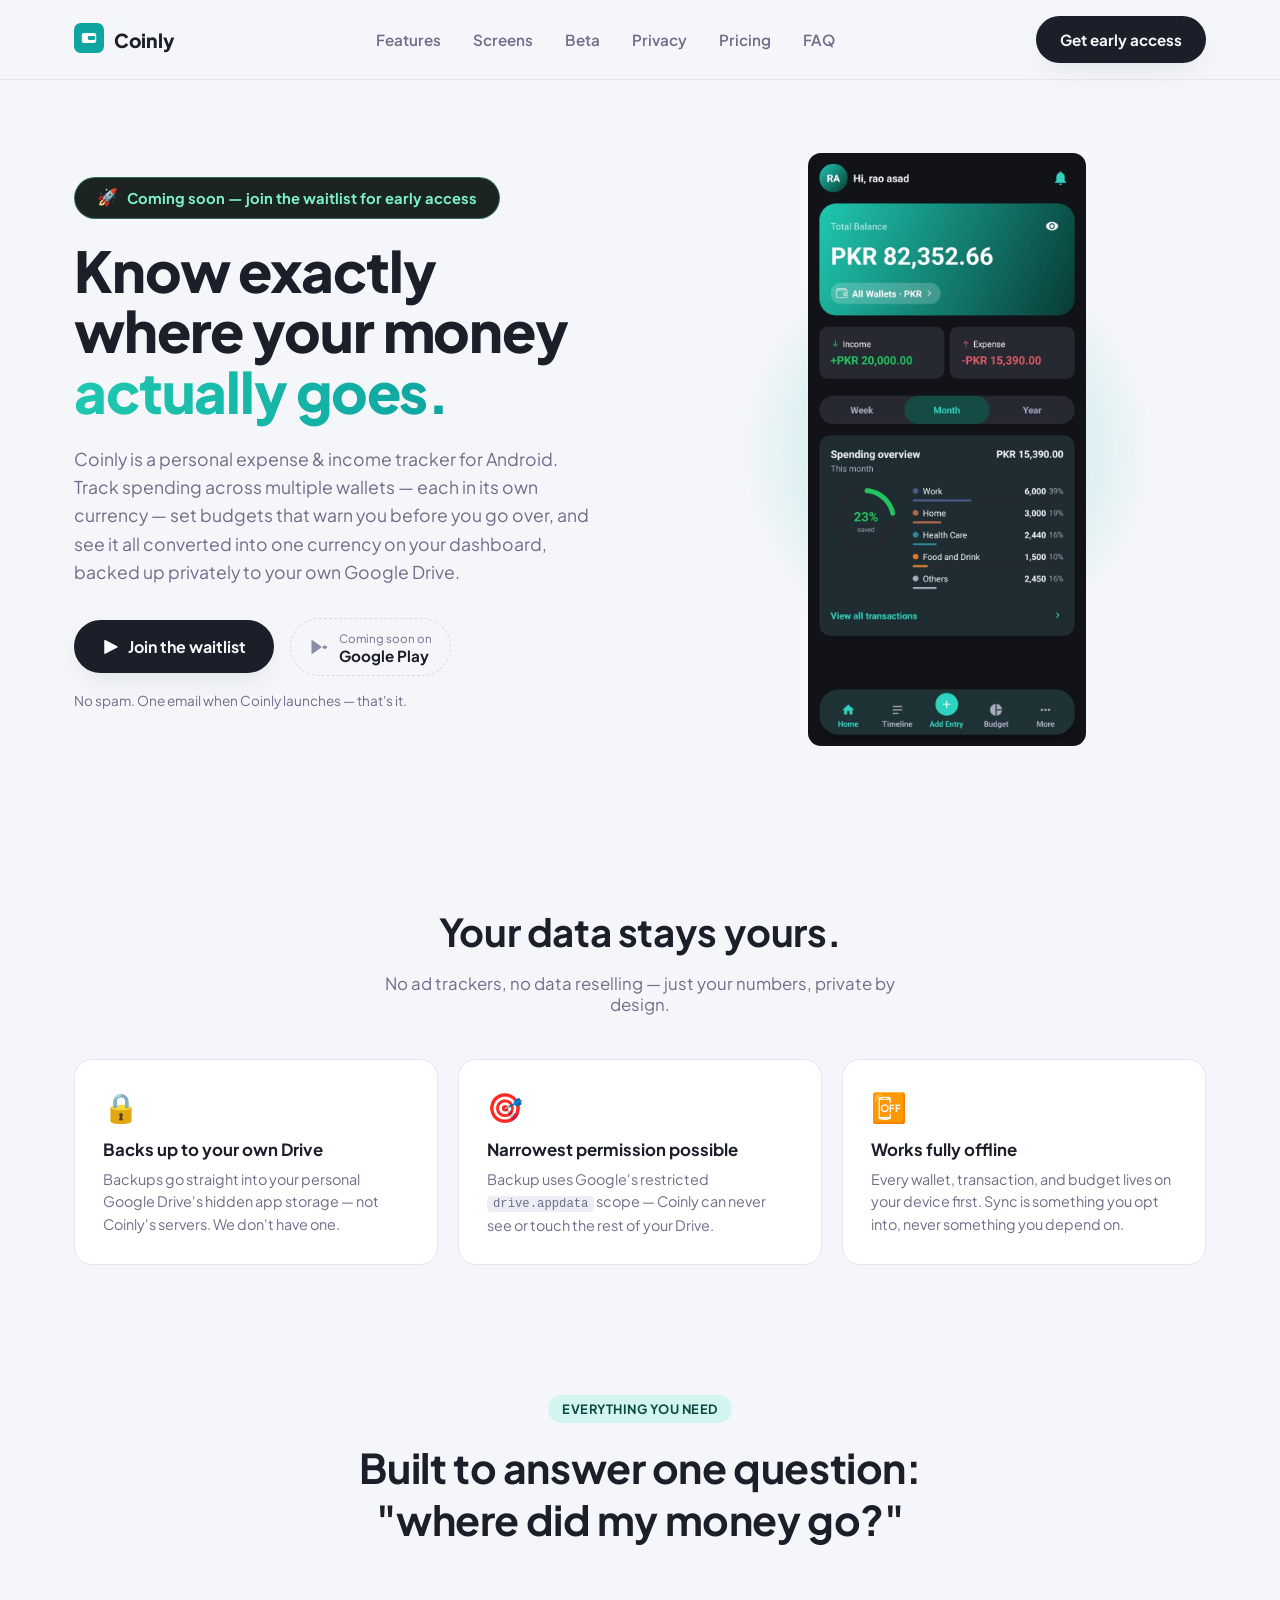
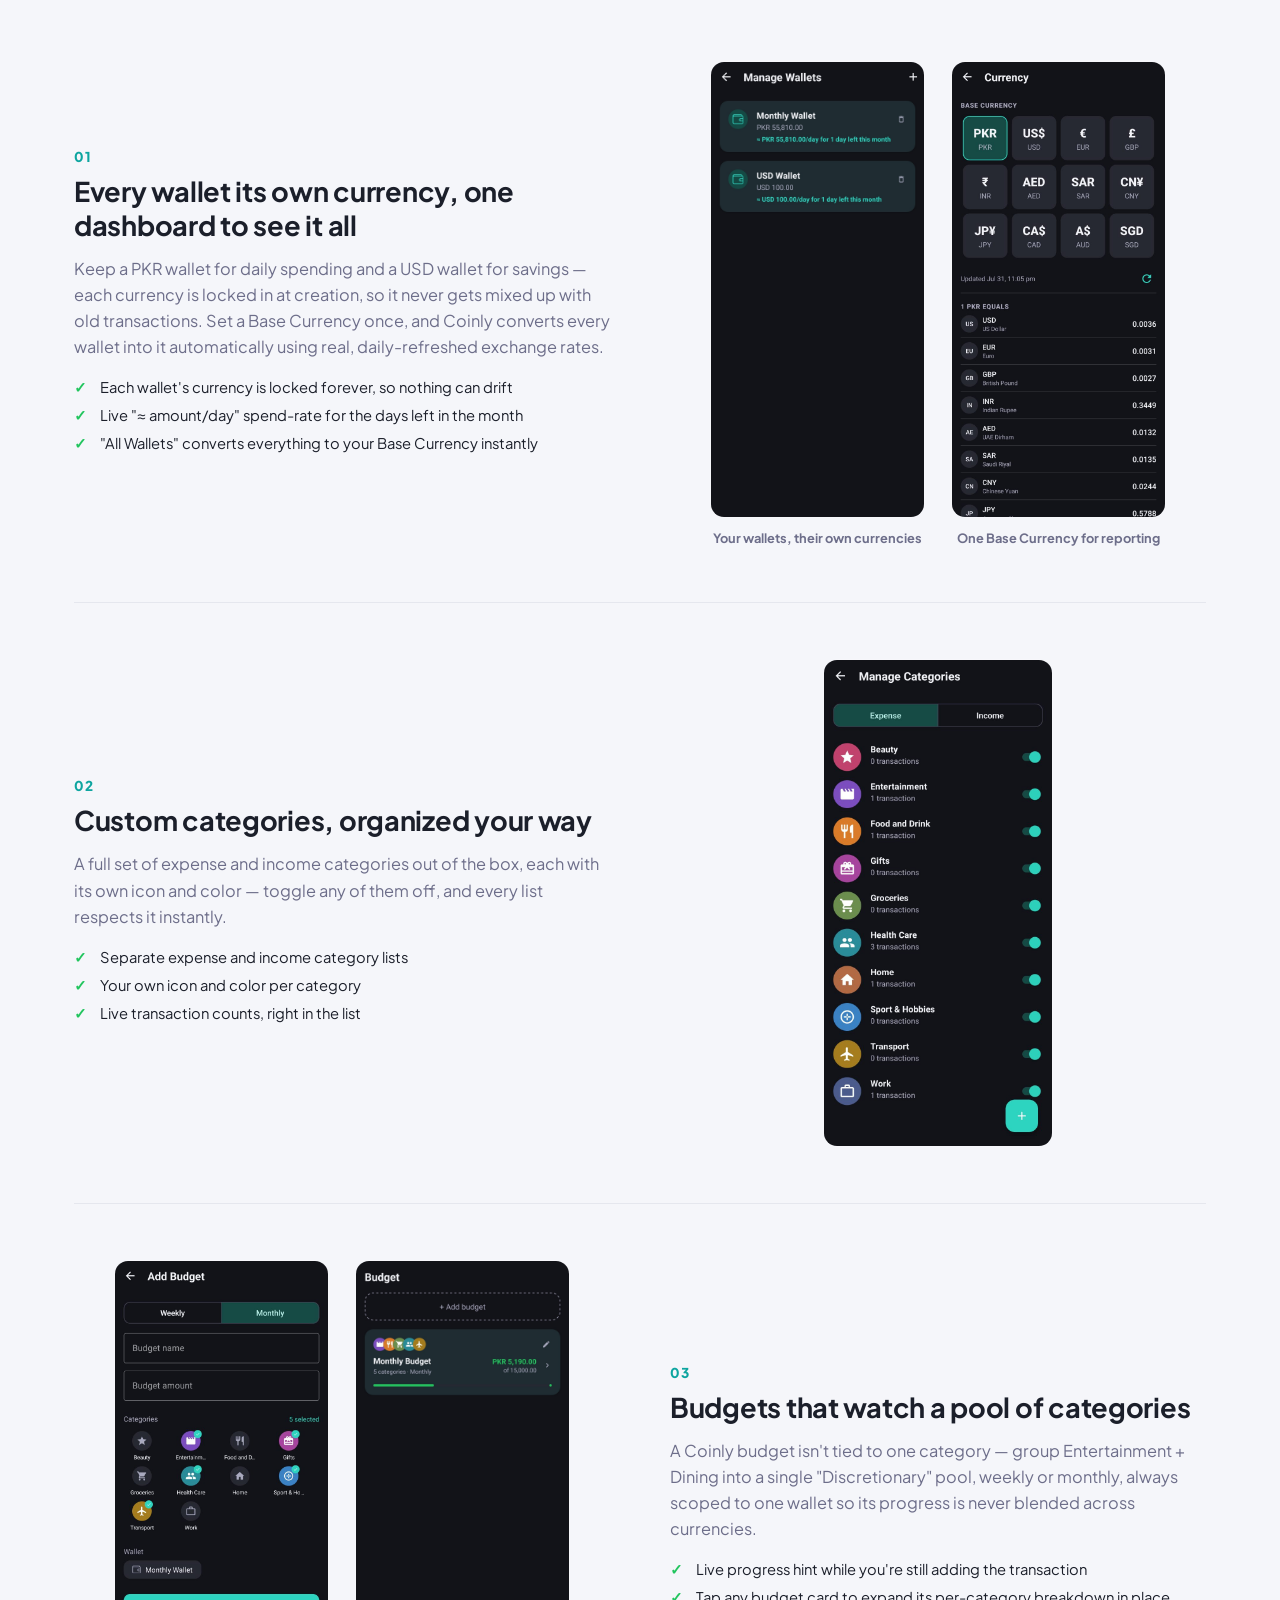
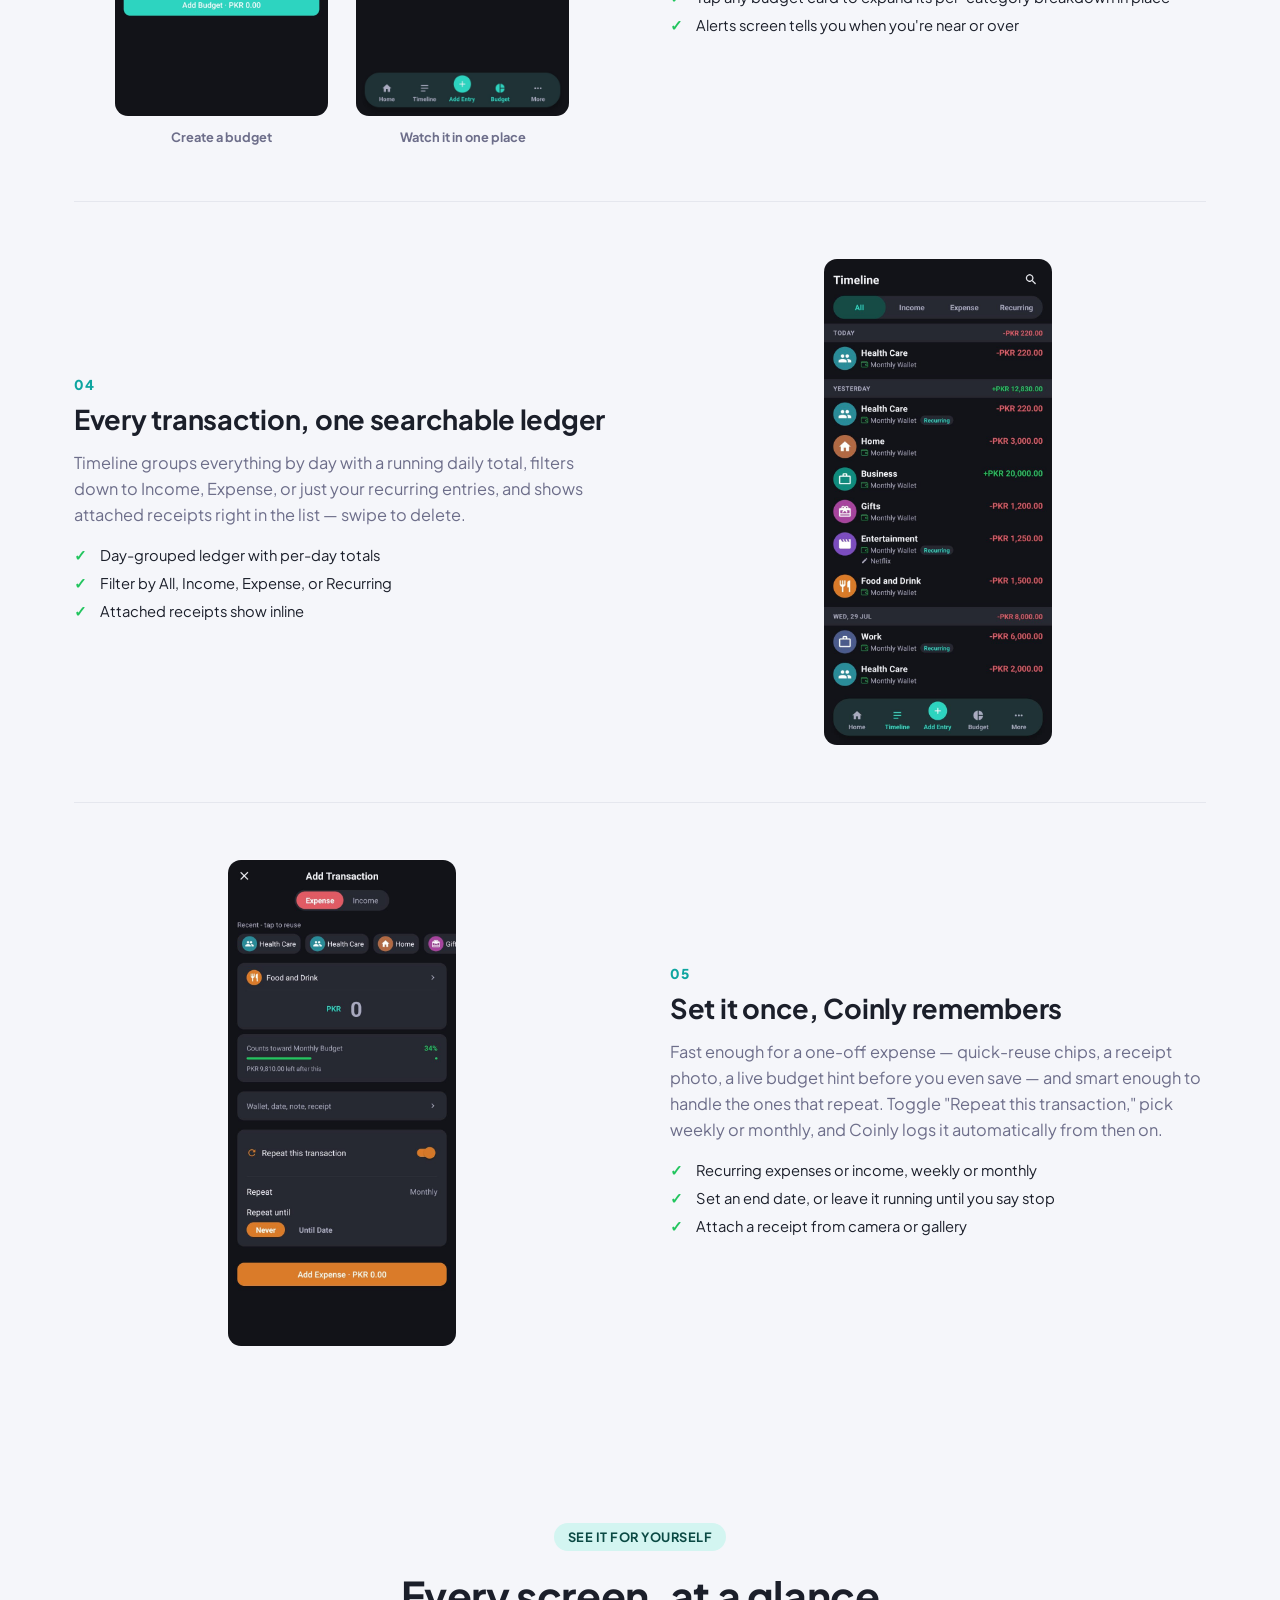
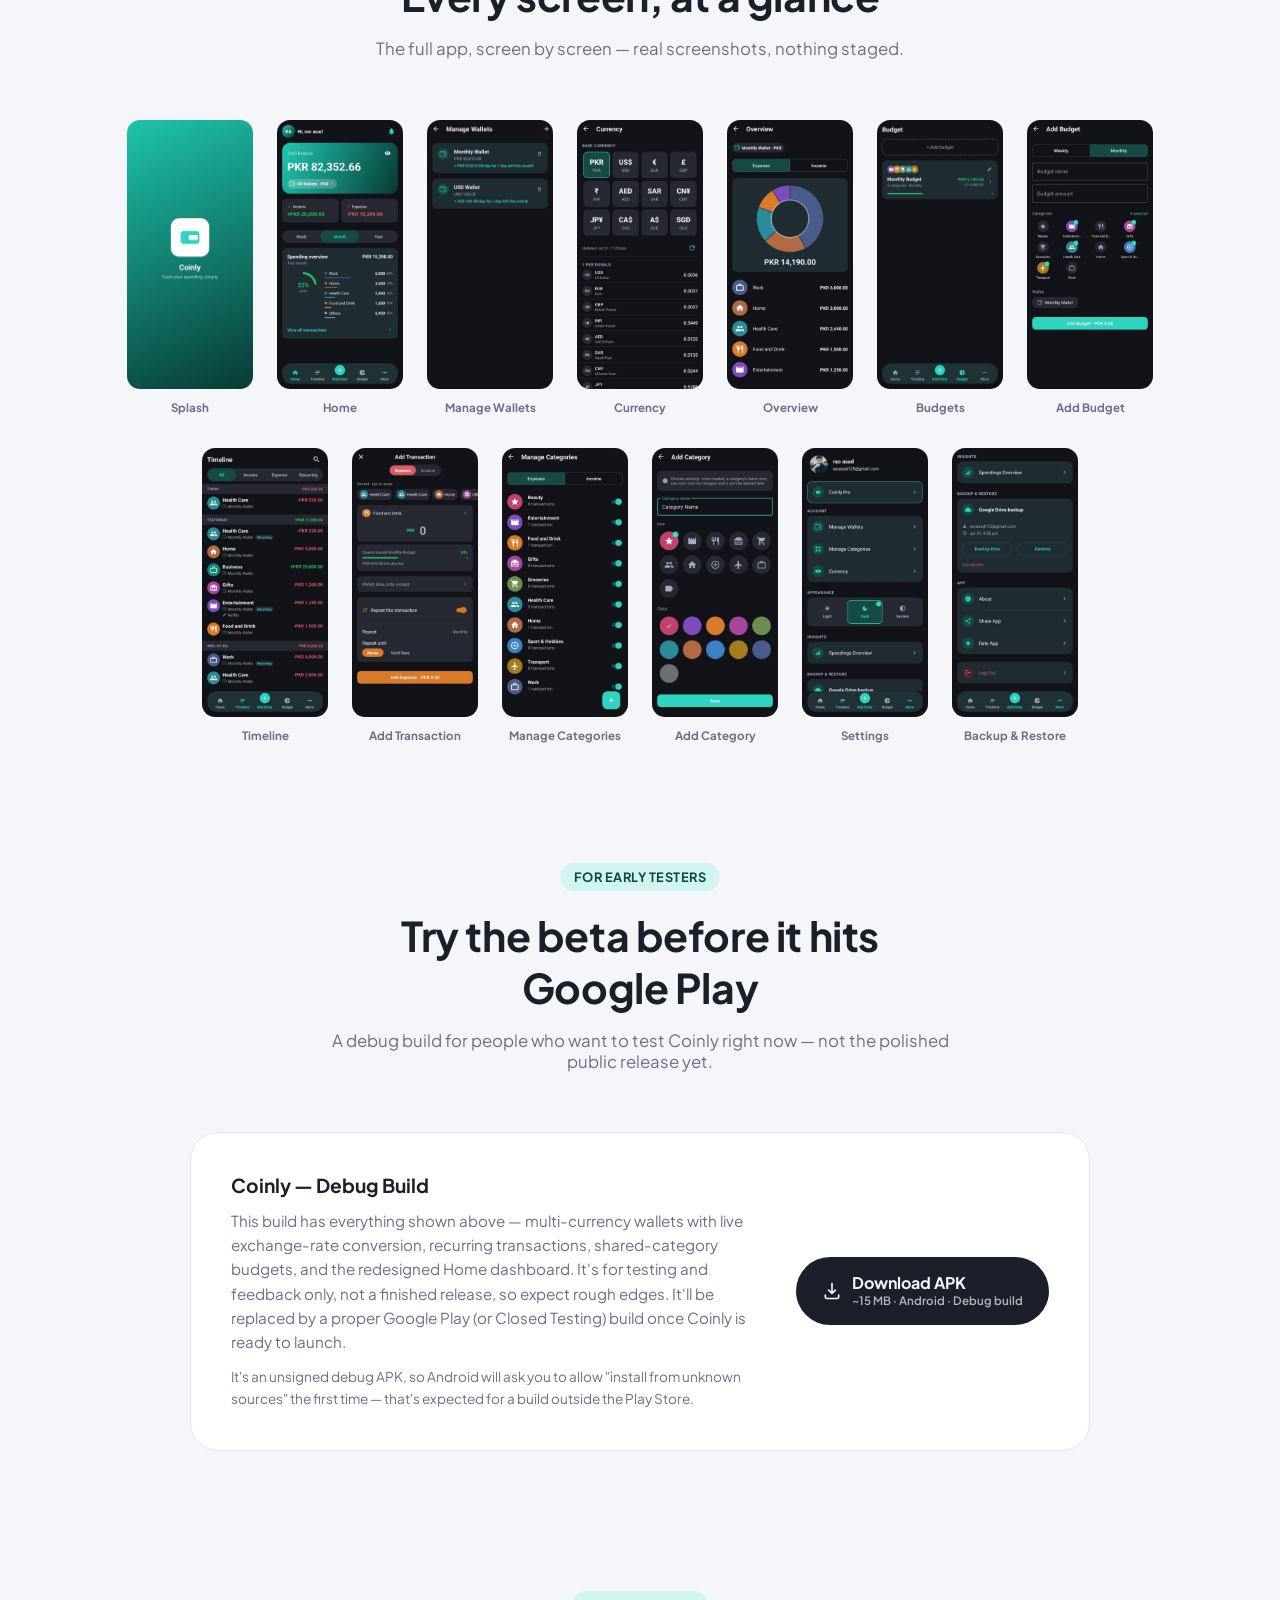
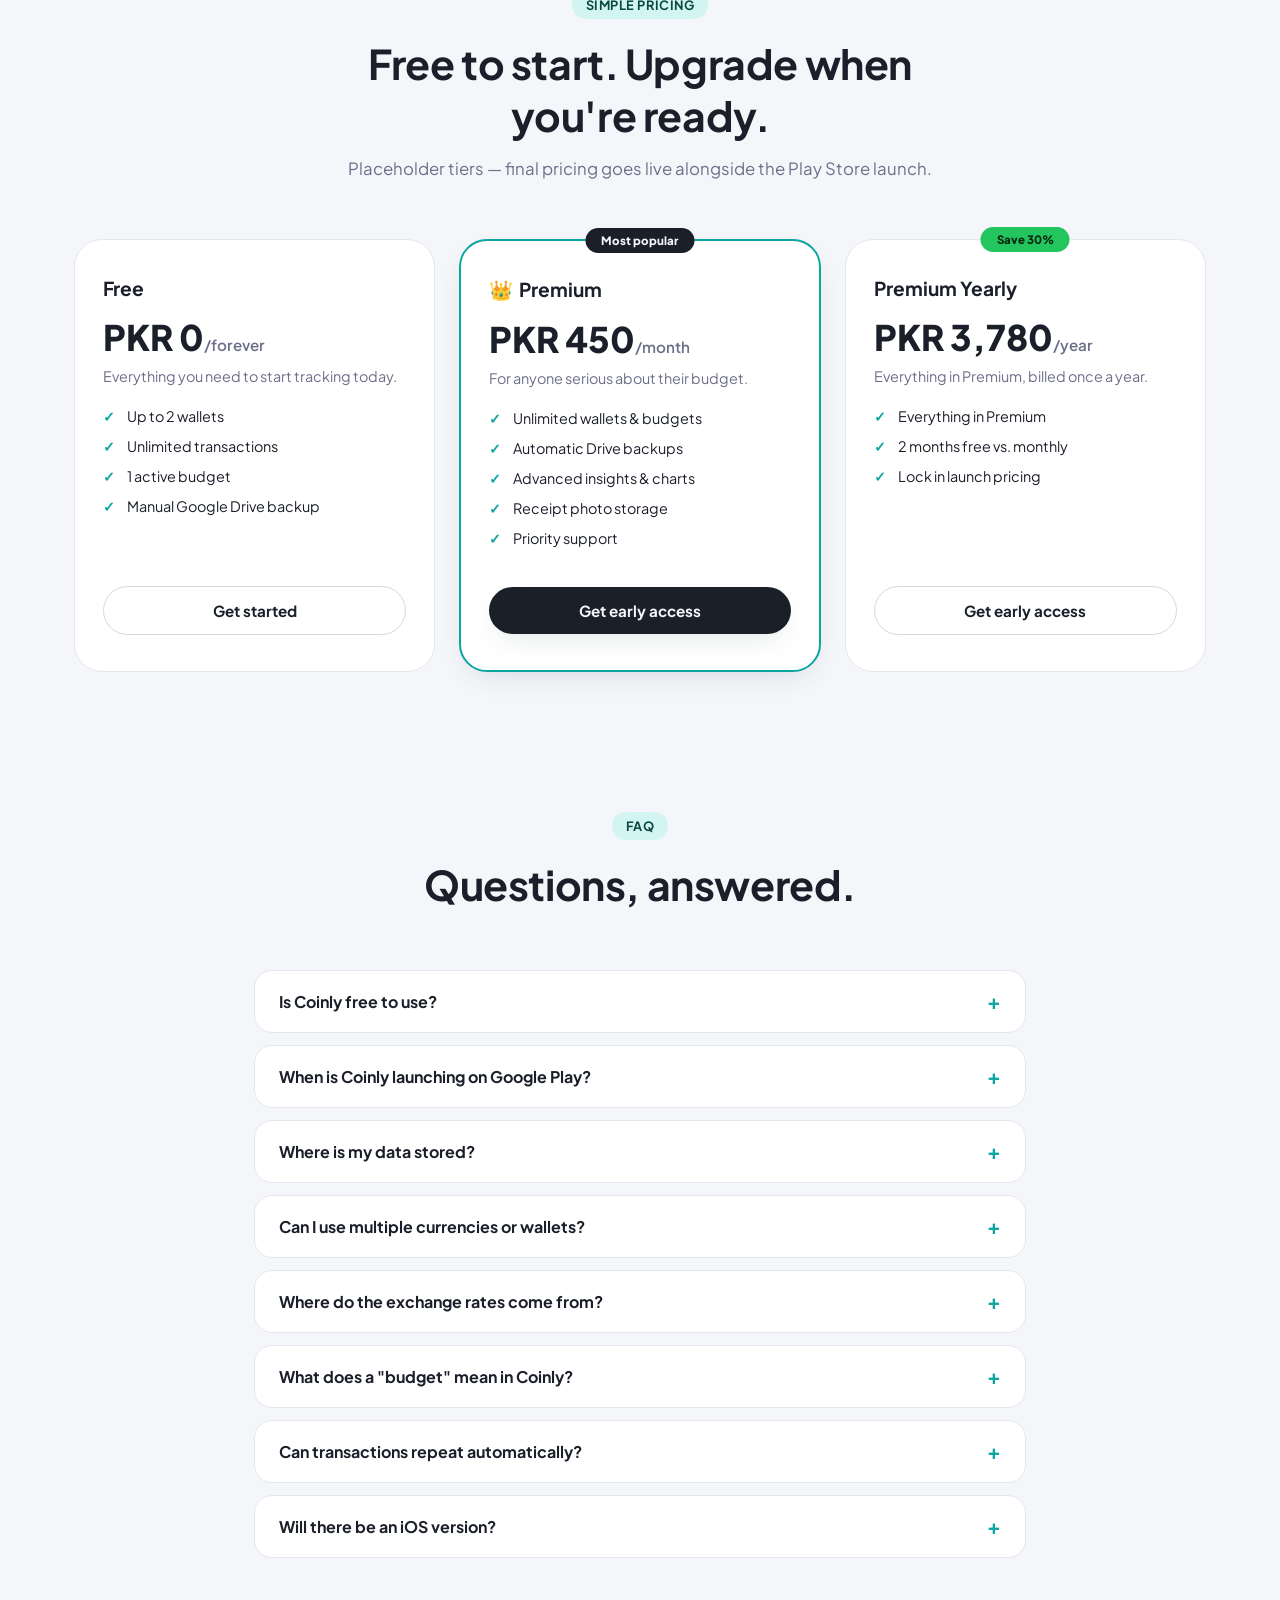
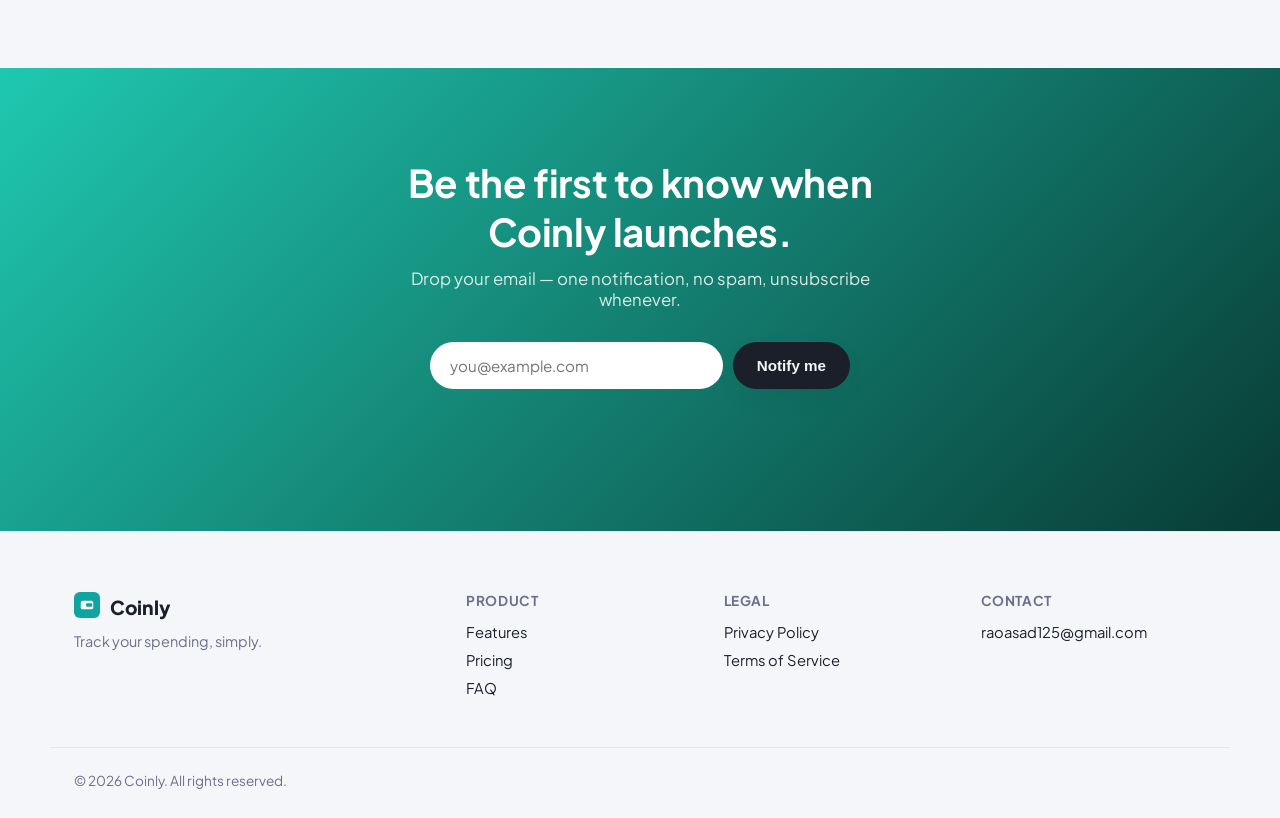
==== commit 838e14e5: "Add Beta APK download section New section between the screenshot gallery and pricing, clearly labele" ====
--- a/index.html
+++ b/index.html
@@ -76,6 +76,7 @@
     <div class="nav-links" id="navLinks">
       <a href="#features">Features</a>
       <a href="#screens">Screens</a>
+      <a href="#beta">Beta</a>
       <a href="#privacy">Privacy</a>
       <a href="#pricing">Pricing</a>
       <a href="#faq">FAQ</a>
@@ -372,6 +373,32 @@
     </div>
   </section>
 
+  <!-- BETA APK -->
+  <section class="beta container" id="beta">
+    <div class="section-head reveal">
+      <span class="eyebrow">For early testers</span>
+      <h2>Try the beta before it hits Google Play</h2>
+      <p class="section-sub">A debug build for people who want to test Coinly right now — not the polished public release yet.</p>
+    </div>
+    <div class="beta-card reveal">
+      <div class="beta-info">
+        <h3>Coinly — Debug Build</h3>
+        <p>This build has everything shown above — multi-currency wallets with live exchange-rate
+          conversion, recurring transactions, shared-category budgets, and the redesigned Home
+          dashboard. It's for testing and feedback only, not a finished release, so expect rough
+          edges. It'll be replaced by a proper Google Play (or Closed Testing) build once Coinly
+          is ready to launch.</p>
+        <p class="beta-note">It's an unsigned debug APK, so Android will ask you to allow "install
+          from unknown sources" the first time — that's expected for a build outside the Play
+          Store.</p>
+      </div>
+      <a class="beta-download" href="https://github.com/Asadrao125/CoinlyLanding/releases/download/latest-debug-release/Coinly.-.Debug.apk" download>
+        <svg width="20" height="20" viewBox="0 0 24 24" fill="none"><path d="M12 3v12m0 0 4-4m-4 4-4-4M4 17v2a2 2 0 0 0 2 2h12a2 2 0 0 0 2-2v-2" stroke="currentColor" stroke-width="2" stroke-linecap="round" stroke-linejoin="round"/></svg>
+        <span>Download APK<small>~15 MB · Android · Debug build</small></span>
+      </a>
+    </div>
+  </section>
+
   <!-- PRICING -->
   <section class="pricing container" id="pricing">
     <div class="section-head reveal">
--- a/css/style.css
+++ b/css/style.css
@@ -329,6 +329,46 @@
 @media (max-width: 480px) {
   .gallery-grid { gap: 22px 14px; }
   .gallery-grid .mini-phone { width: 104px; }
+}
+
+/* ===== Beta APK ===== */
+.beta { padding: 20px 24px 100px; }
+.beta-card {
+  display: flex;
+  align-items: center;
+  gap: 40px;
+  max-width: 900px;
+  margin: 0 auto;
+  background: var(--surface);
+  border: 1px solid var(--divider);
+  border-radius: var(--radius-lg);
+  padding: 40px;
+}
+.beta-info h3 { font-size: 1.2rem; margin: 0 0 12px; }
+.beta-info p { color: var(--text-secondary); font-size: 0.95rem; line-height: 1.6; margin: 0 0 12px; }
+.beta-info .beta-note { font-size: 0.85rem; margin: 0; }
+.beta-download {
+  flex-shrink: 0;
+  display: flex;
+  align-items: center;
+  gap: 10px;
+  padding: 16px 26px;
+  border-radius: 999px;
+  background: var(--text-primary);
+  color: var(--bg);
+  font-weight: 700;
+  white-space: nowrap;
+  transition: transform 0.18s ease;
+}
+.beta-download:hover { transform: translateY(-2px); }
+.beta-download span { display: flex; flex-direction: column; line-height: 1.3; }
+.beta-download small { font-weight: 600; font-size: 0.72rem; opacity: 0.7; }
+@media (prefers-color-scheme: dark) {
+  .beta-download { background: var(--primary); color: #052420; }
+}
+@media (max-width: 720px) {
+  .beta-card { flex-direction: column; text-align: center; padding: 32px 24px; }
+  .beta-download { width: 100%; justify-content: center; }
 }
 
 /* ===== Pricing ===== */
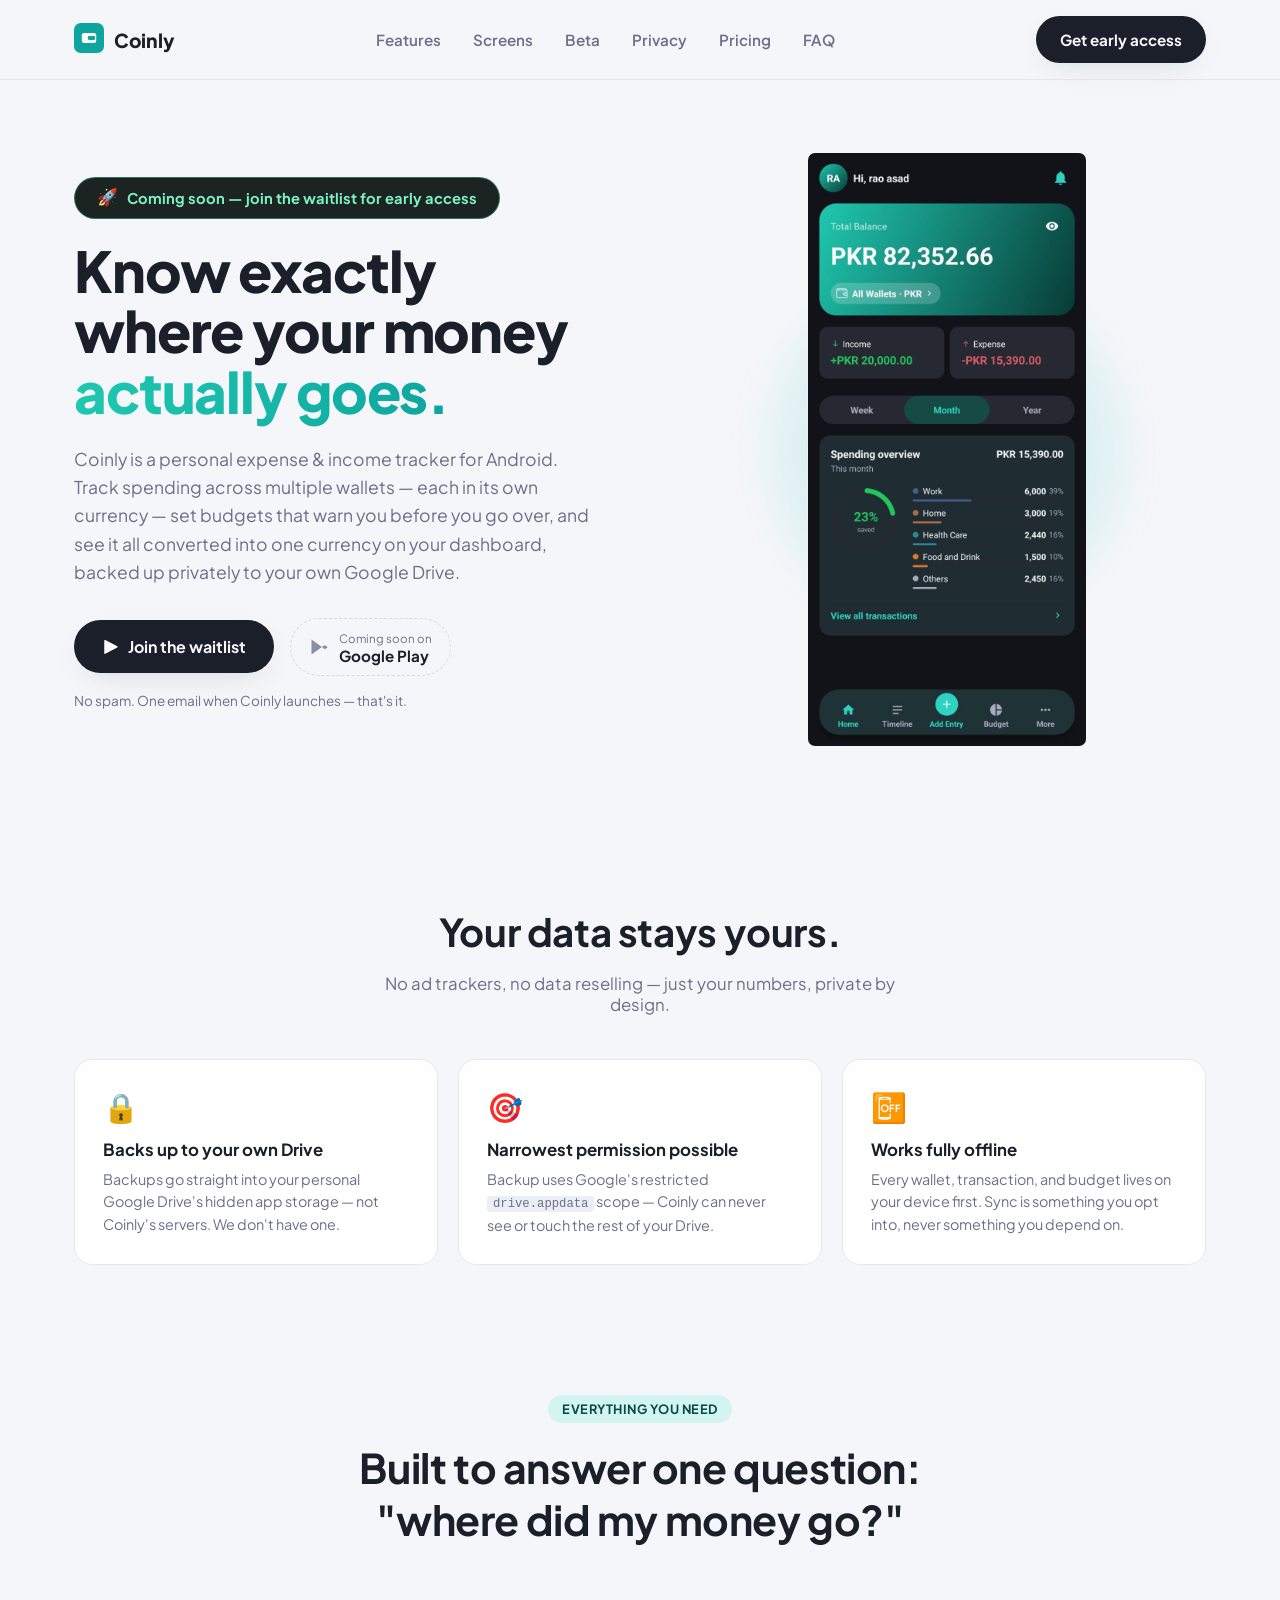
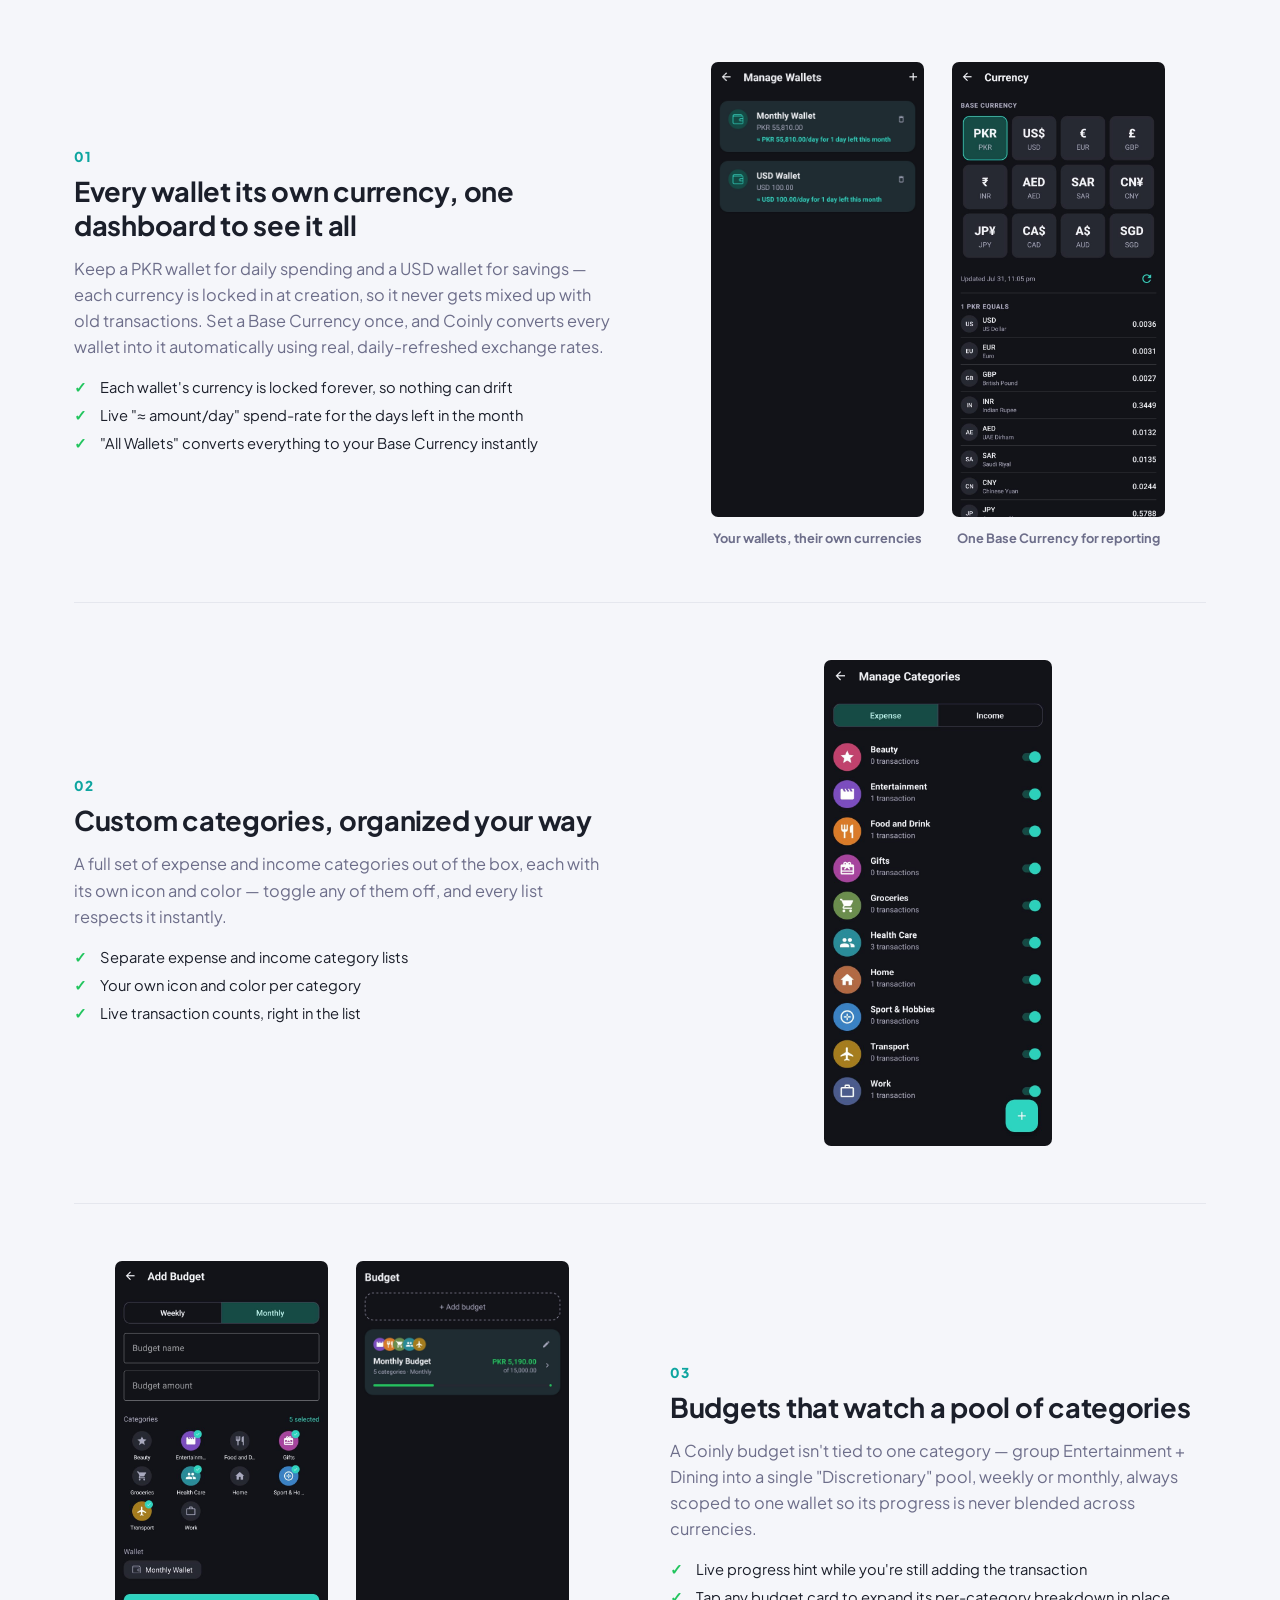
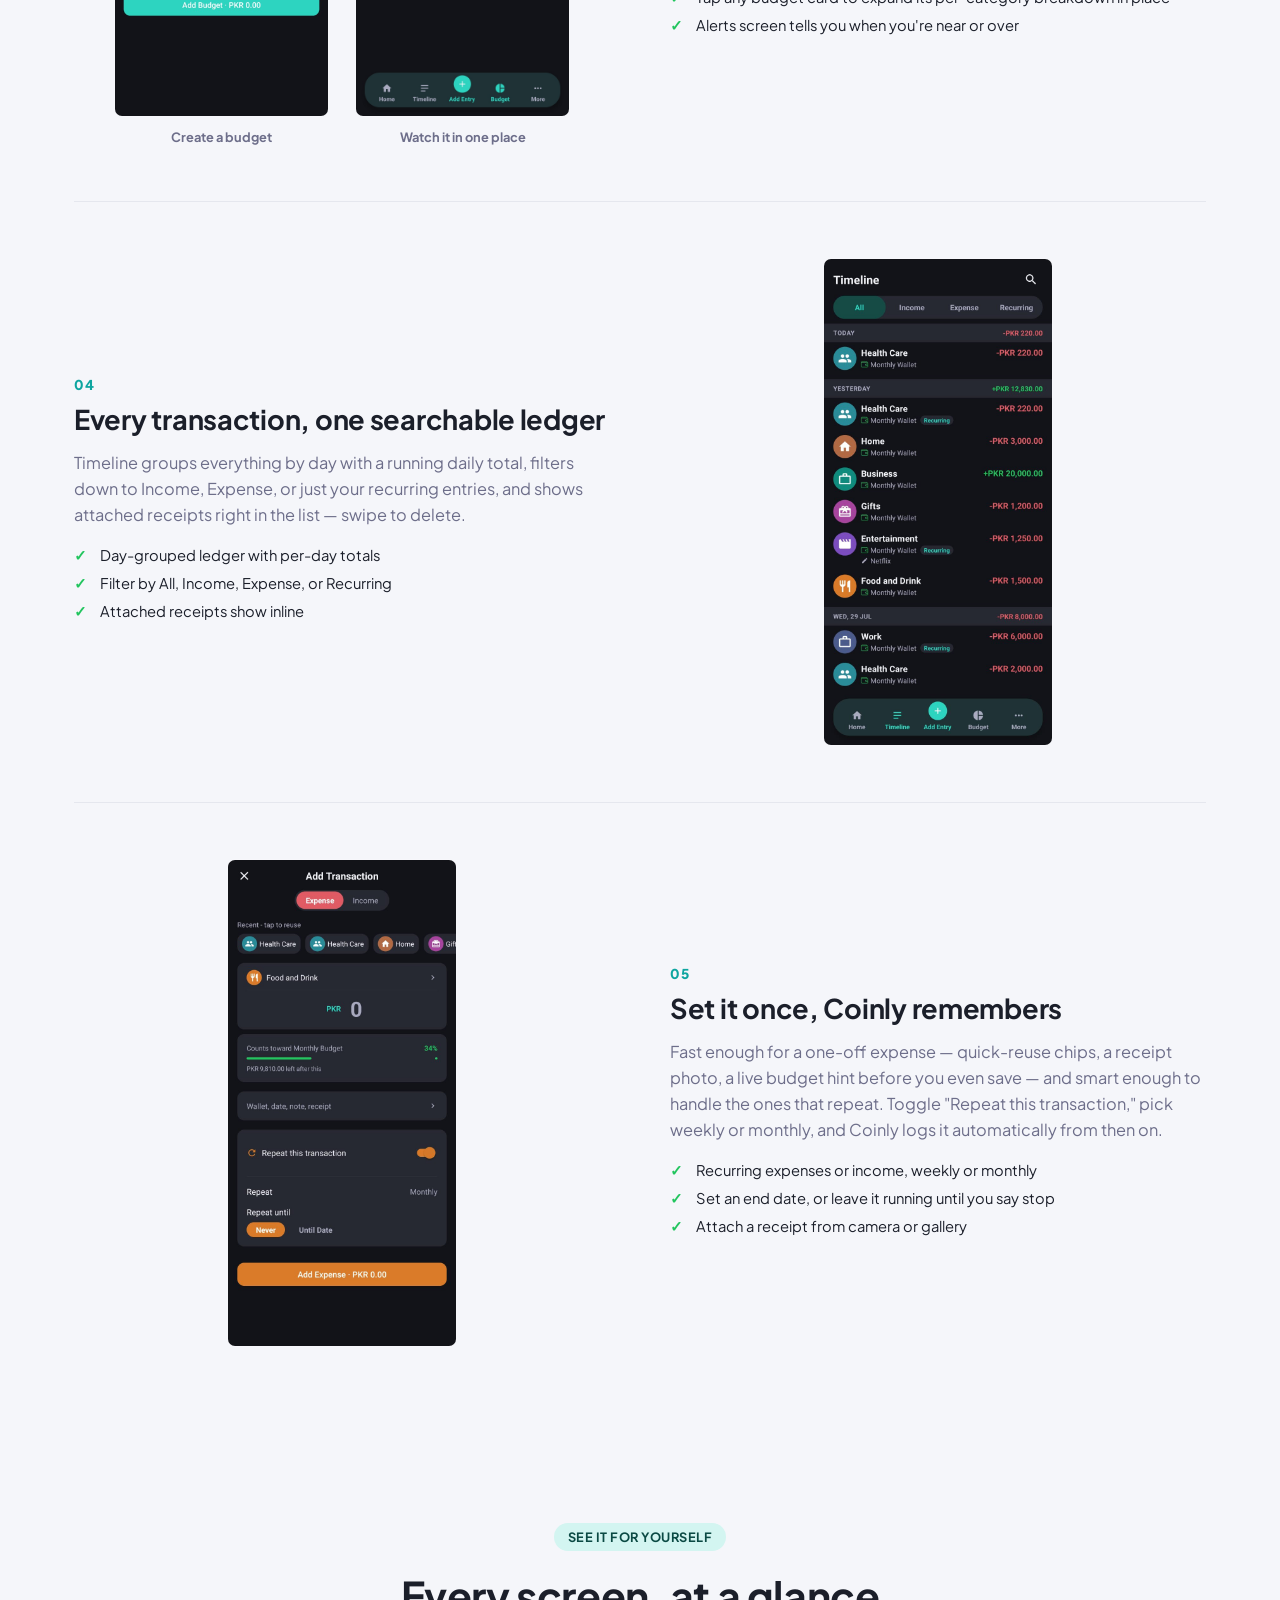
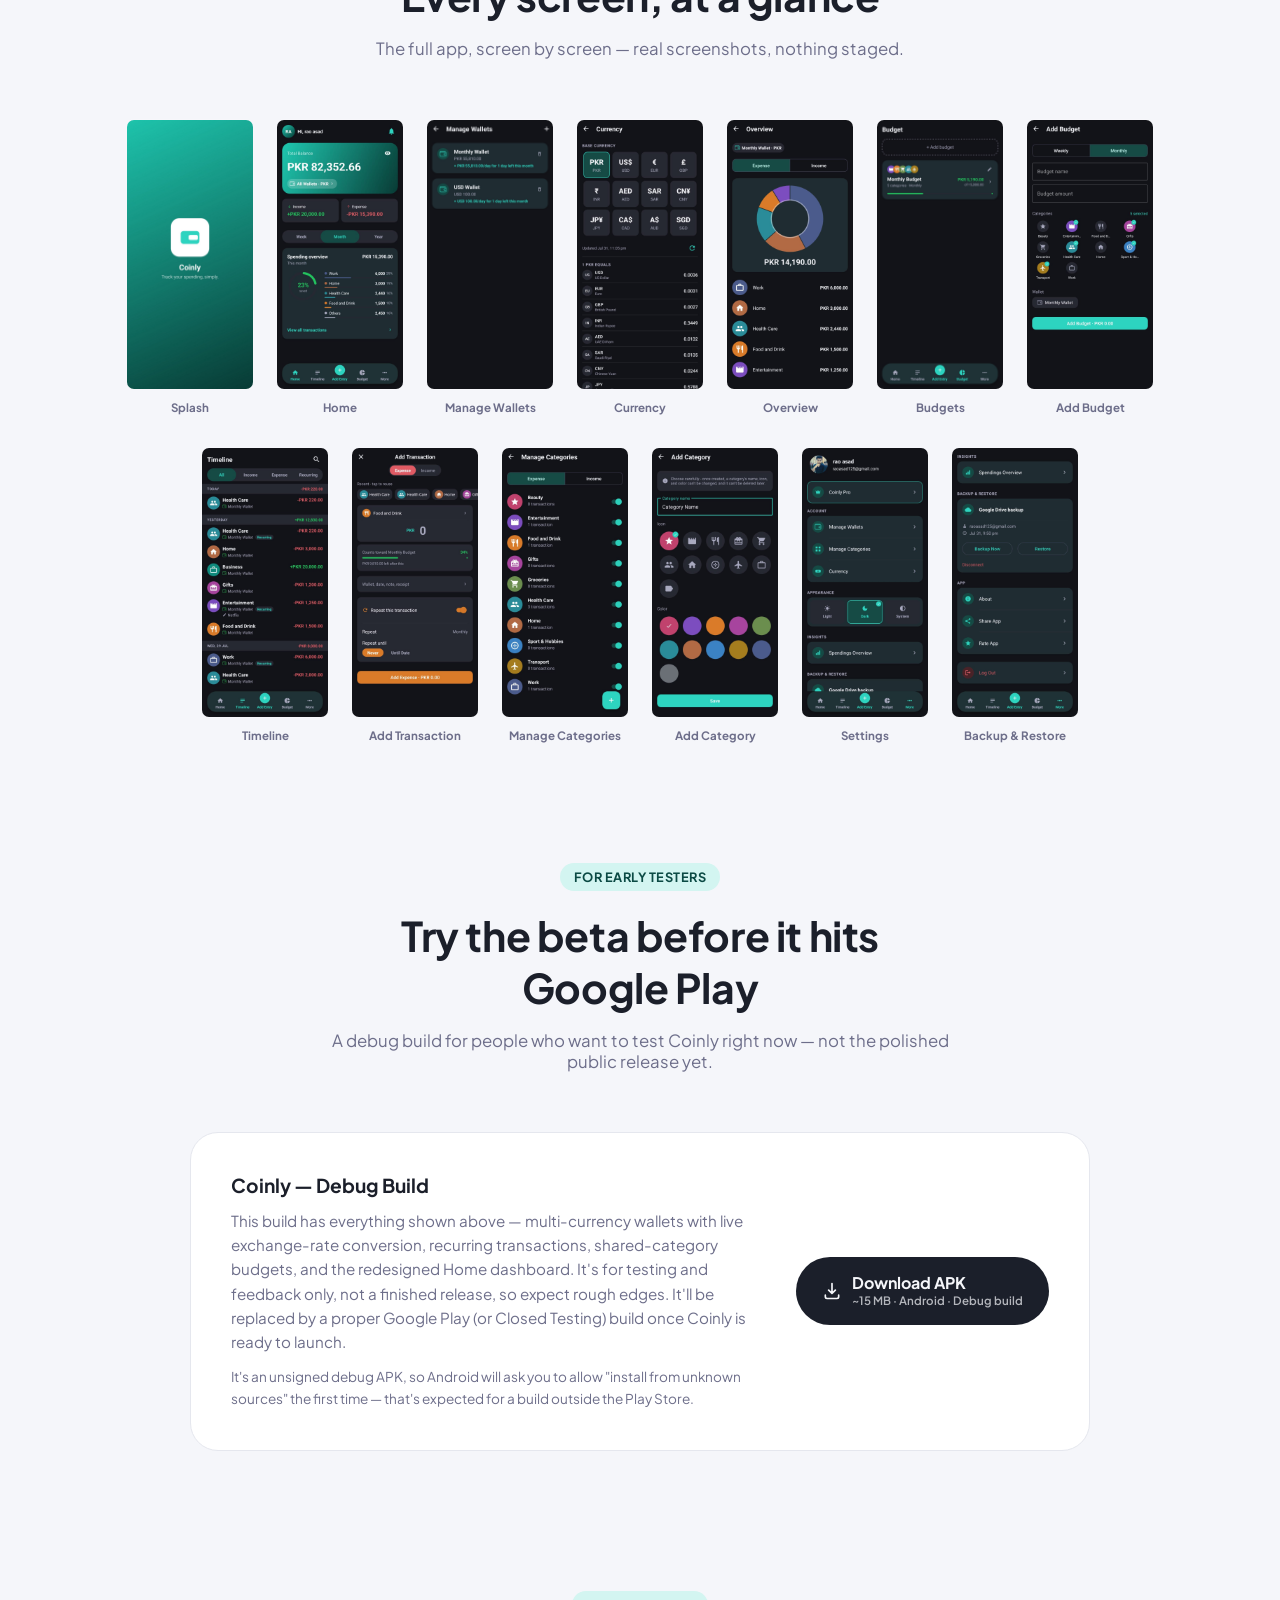
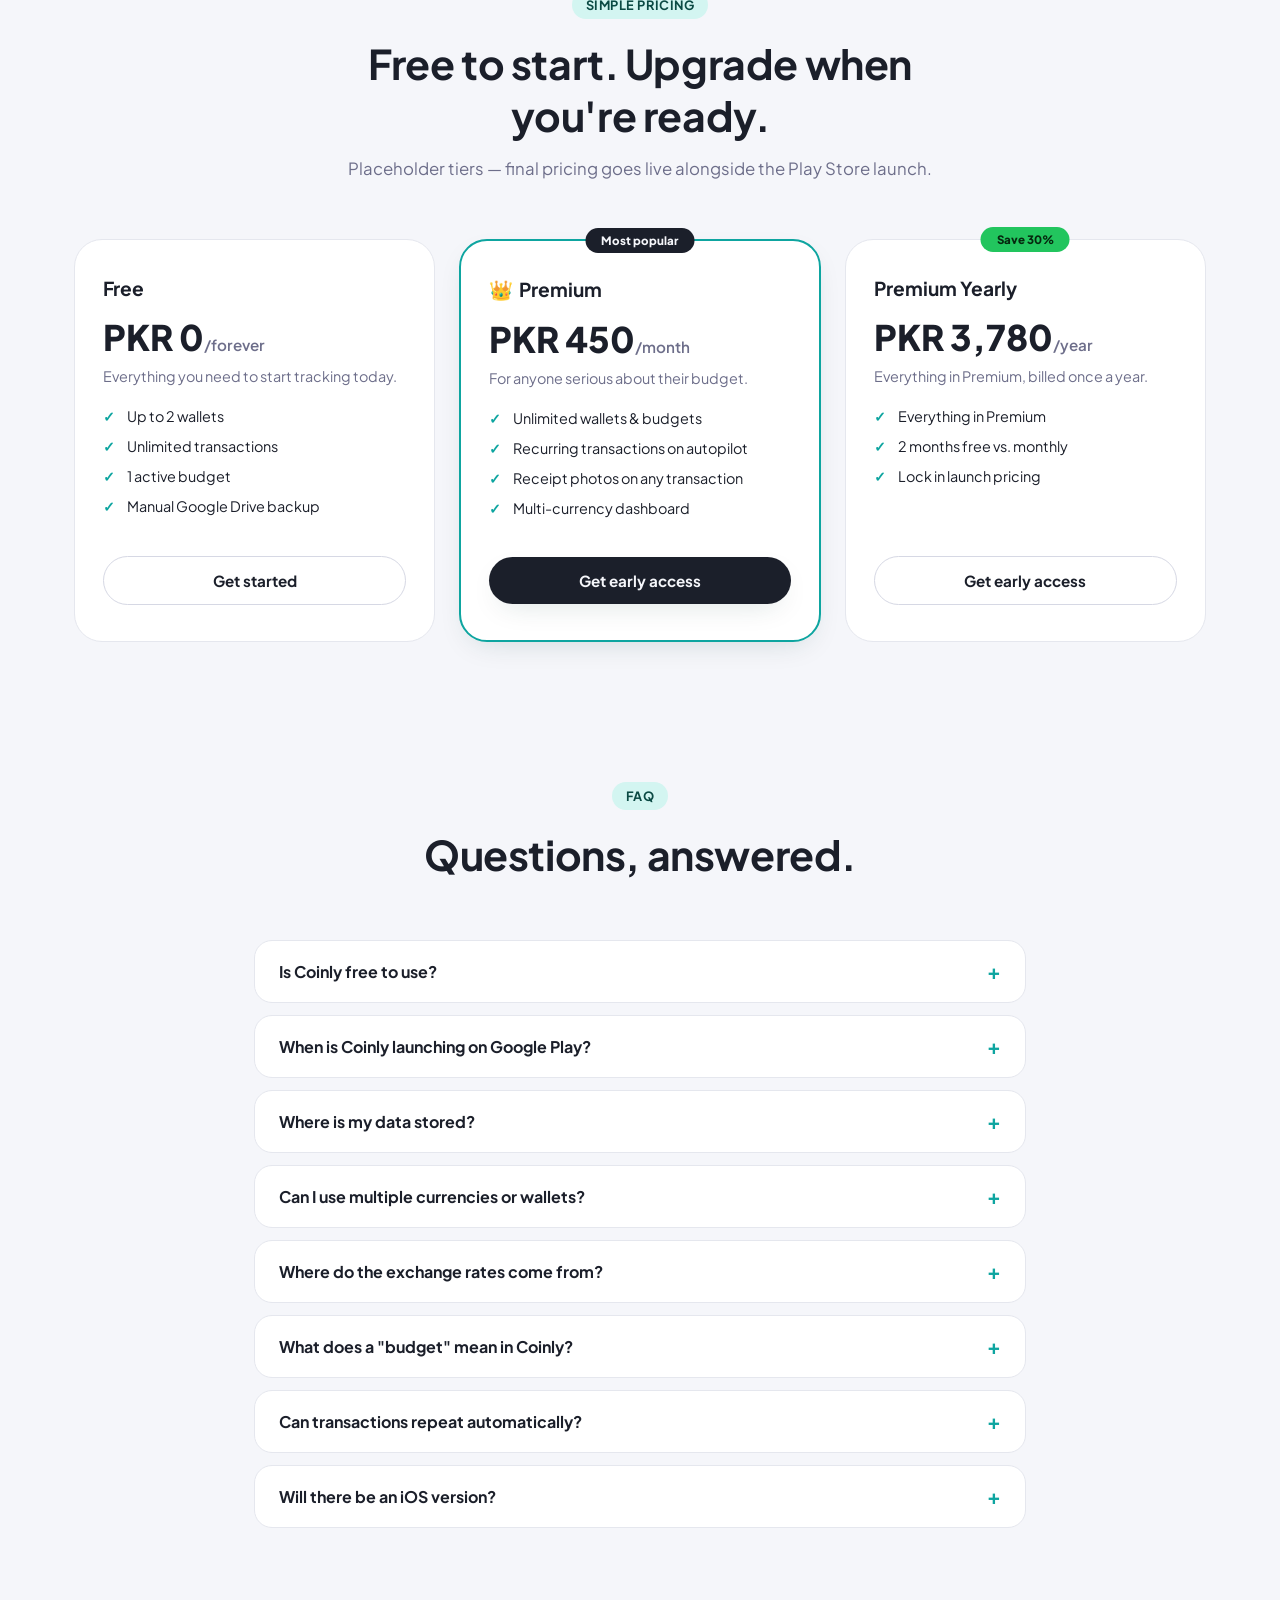
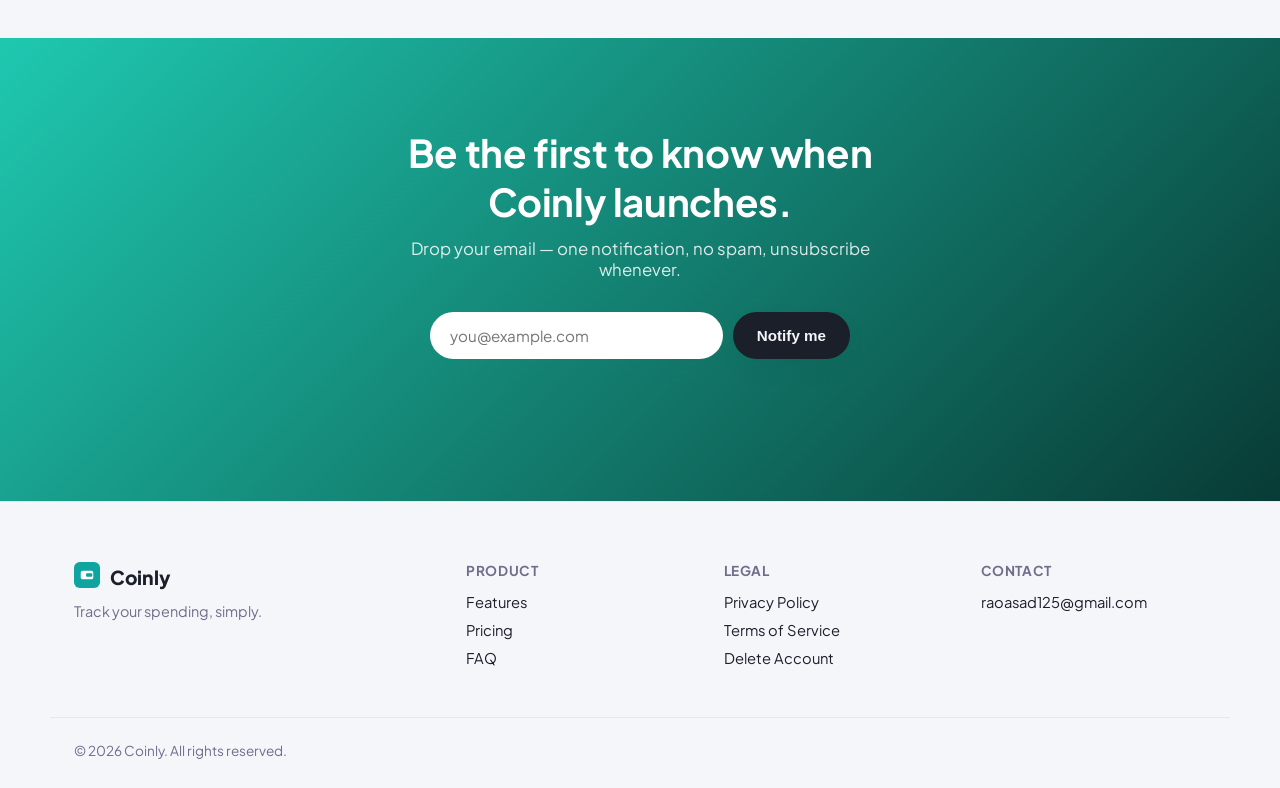
==== commit 10d47356: "Add account deletion page and bring legal pages up to date Google Play requires a reachable account-" ====
--- a/index.html
+++ b/index.html
@@ -428,10 +428,9 @@
         <p class="price-desc">For anyone serious about their budget.</p>
         <ul class="price-features">
           <li>Unlimited wallets &amp; budgets</li>
-          <li>Automatic Drive backups</li>
-          <li>Advanced insights &amp; charts</li>
-          <li>Receipt photo storage</li>
-          <li>Priority support</li>
+          <li>Recurring transactions on autopilot</li>
+          <li>Receipt photos on any transaction</li>
+          <li>Multi-currency dashboard</li>
         </ul>
         <a href="#cta" class="btn btn-dark btn-full">Get early access</a>
       </div>
@@ -464,7 +463,7 @@
           <span>Is Coinly free to use?</span>
           <span class="faq-icon">+</span>
         </button>
-        <div class="faq-a"><p>Yes. The core app — unlimited transactions, a couple of wallets, and one budget — is free. A Premium tier will unlock unlimited wallets, automatic backups, and deeper insights.</p></div>
+        <div class="faq-a"><p>Yes. The core app — unlimited transactions, a couple of wallets, one budget, and Google Drive backup — is free, and you don't even need an account to use it. A Premium tier will unlock unlimited wallets and budgets, recurring transactions, and receipt photos.</p></div>
       </div>
       <div class="faq-item reveal">
         <button class="faq-q">
@@ -558,6 +557,7 @@
       <h4>Legal</h4>
       <a href="privacy.html">Privacy Policy</a>
       <a href="terms.html">Terms of Service</a>
+      <a href="delete-account.html">Delete Account</a>
     </div>
     <div class="footer-col">
       <h4>Contact</h4>
--- a/css/style.css
+++ b/css/style.css
@@ -239,7 +239,7 @@
 /* Just the real screenshot, status bar already cropped out of the image
    itself, with a small corner radius. No bezel, no fake chrome. */
 .phone-frame { position: relative; width: 280px; }
-.phone-screen { border-radius: 14px; overflow: hidden; display: block; border: 1px solid rgba(255,255,255,0.14); }
+.phone-screen { border-radius: 8px; overflow: hidden; display: block; border: 1px solid rgba(255,255,255,0.14); }
 .shot { width: 100%; }
 .shot img { width: 100%; height: auto; display: block; }
 
@@ -302,7 +302,7 @@
 
 .feature-visual { display: flex; justify-content: center; }
 .mini-phone { width: 230px; }
-.mini-screen { border-radius: 14px; overflow: hidden; display: block; border: 1px solid rgba(255,255,255,0.14); }
+.mini-screen { border-radius: 8px; overflow: hidden; display: block; border: 1px solid rgba(255,255,255,0.14); }
 
 .feature-visual.dual { flex-wrap: wrap; gap: 26px; }
 .mini-phone-group { display: flex; flex-direction: column; align-items: center; gap: 12px; }
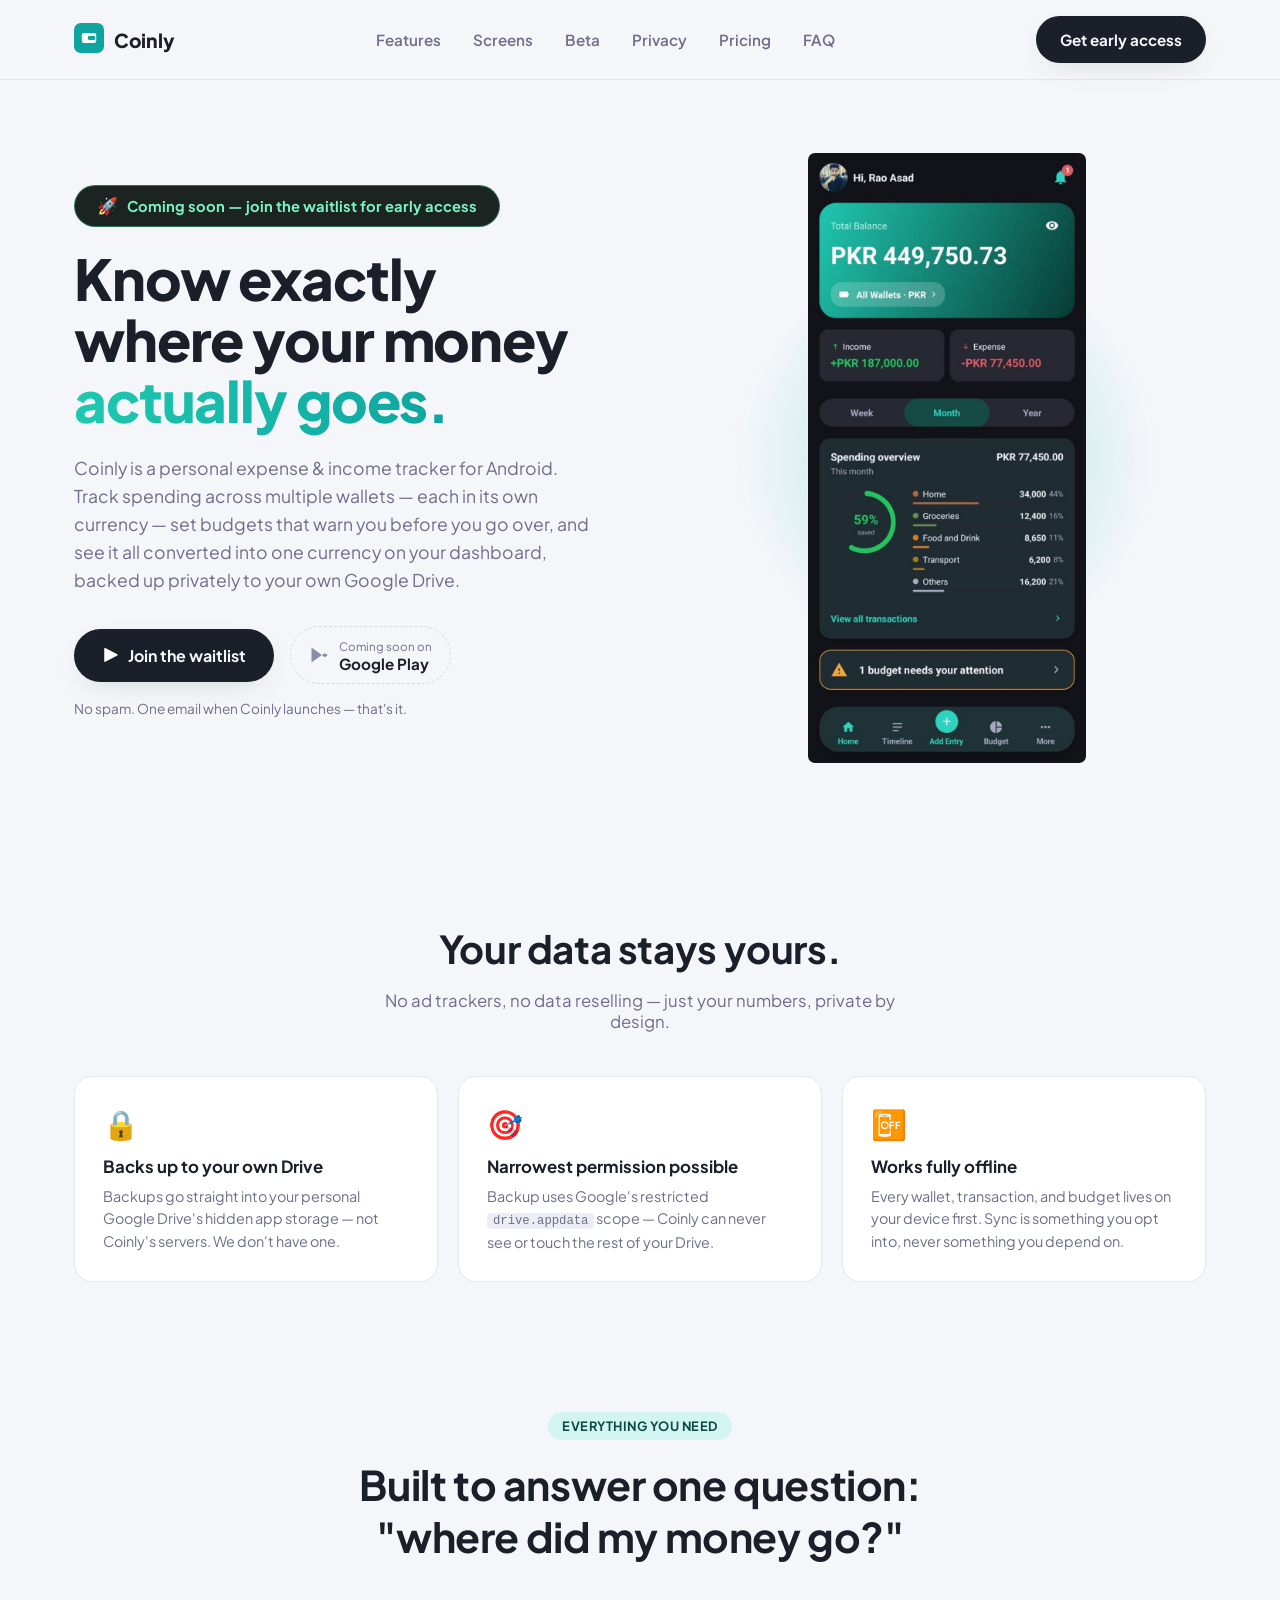
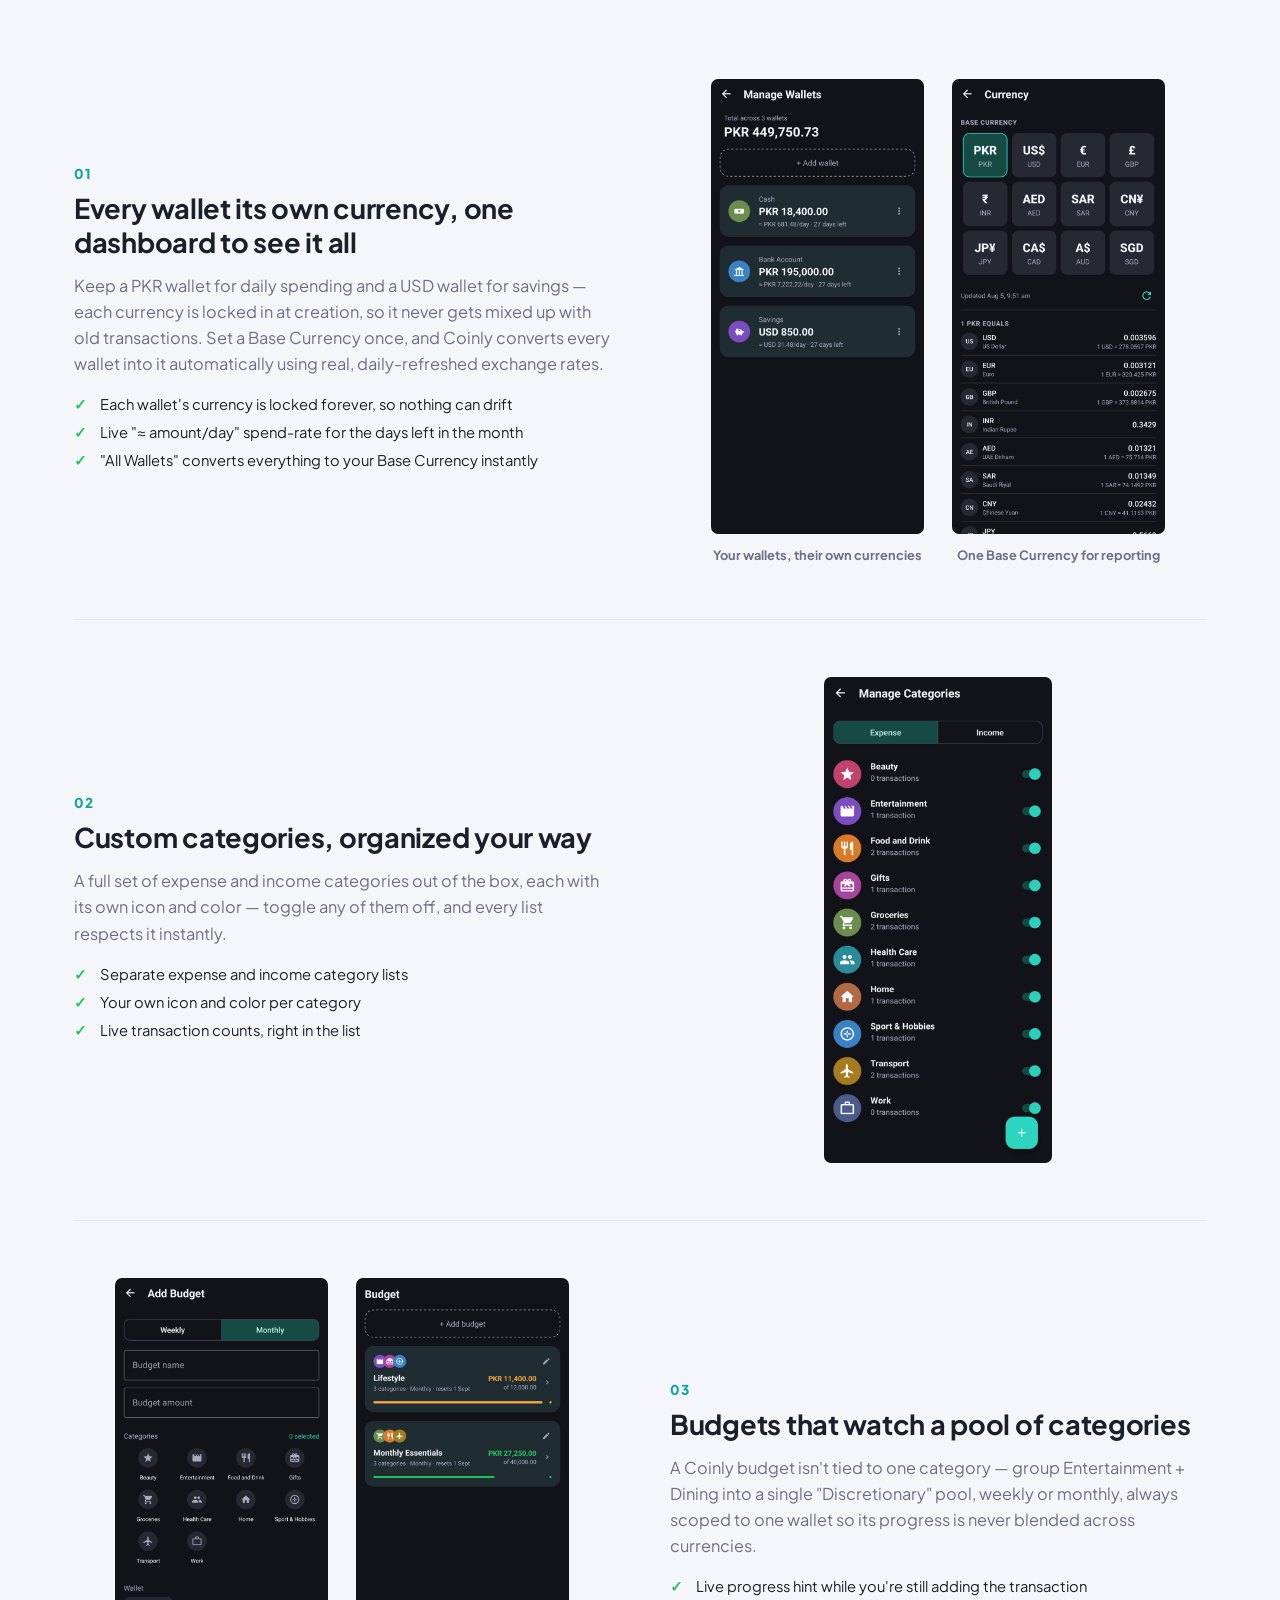
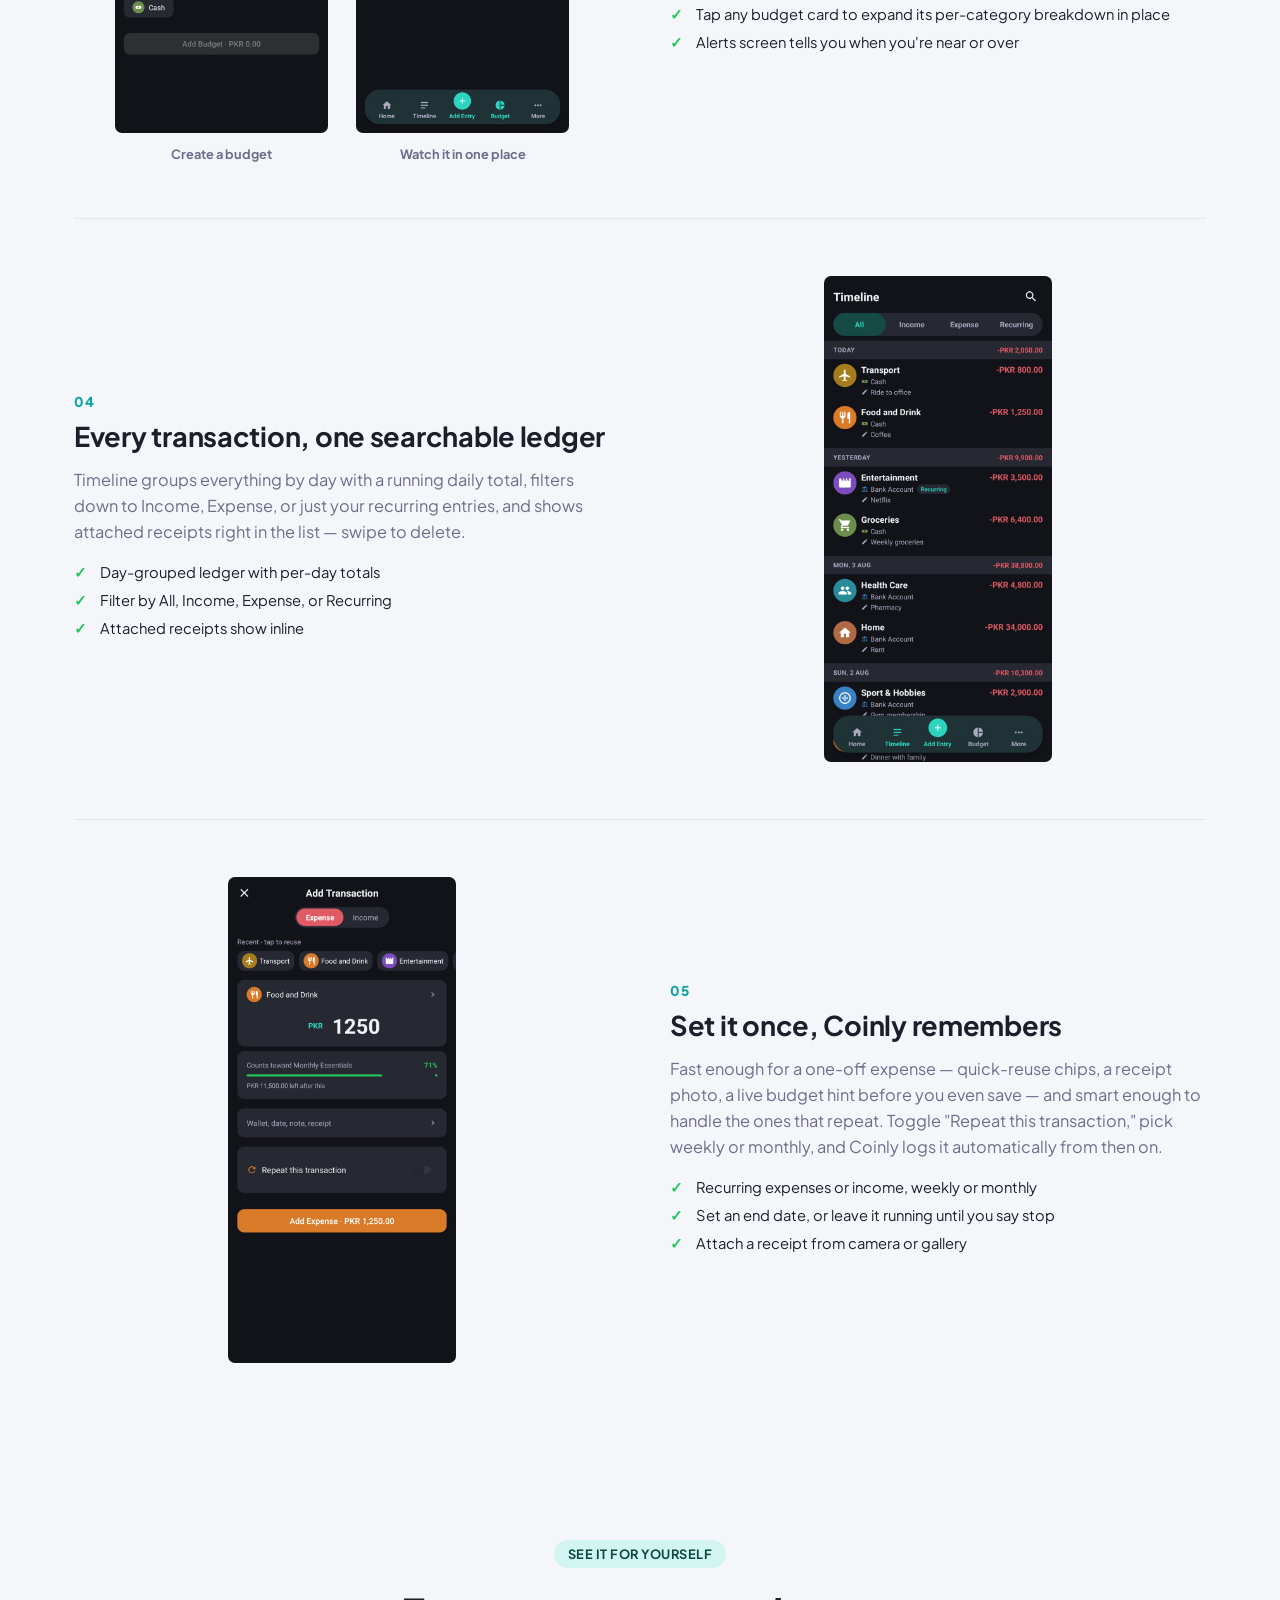
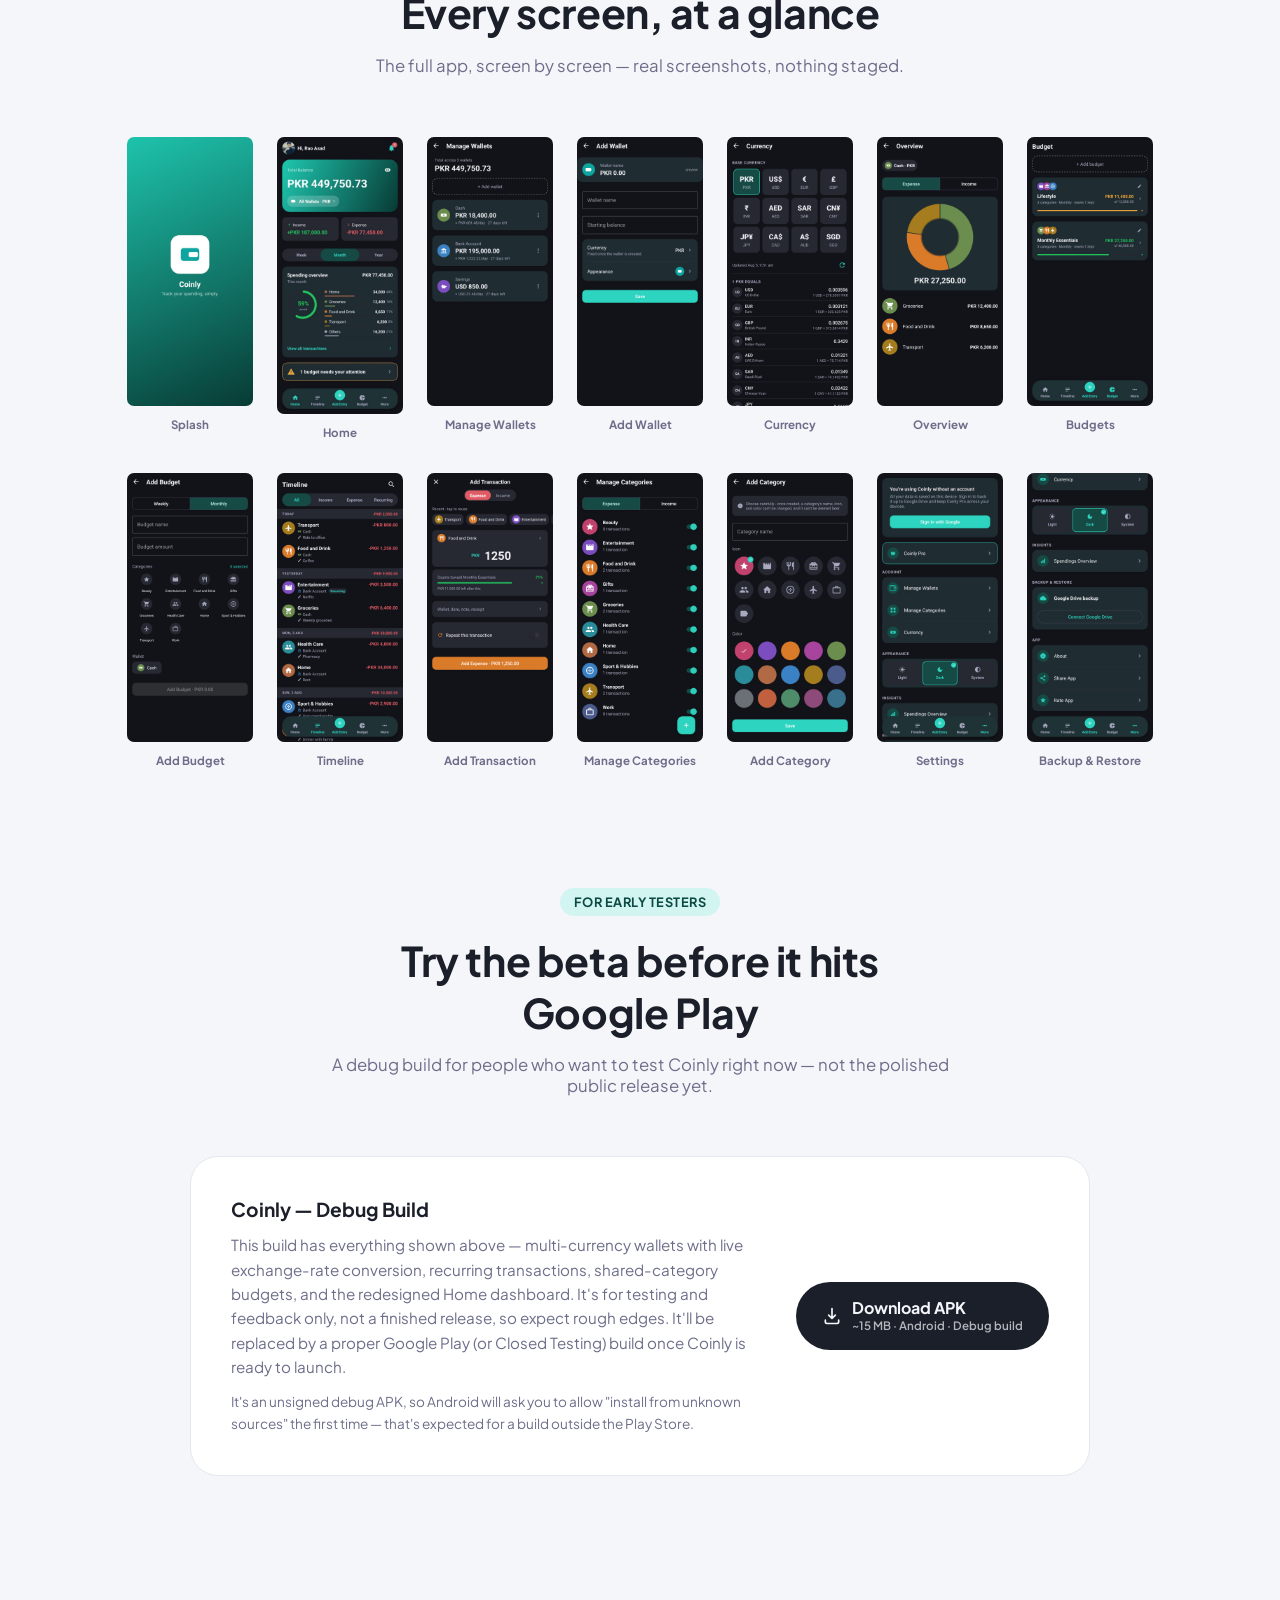
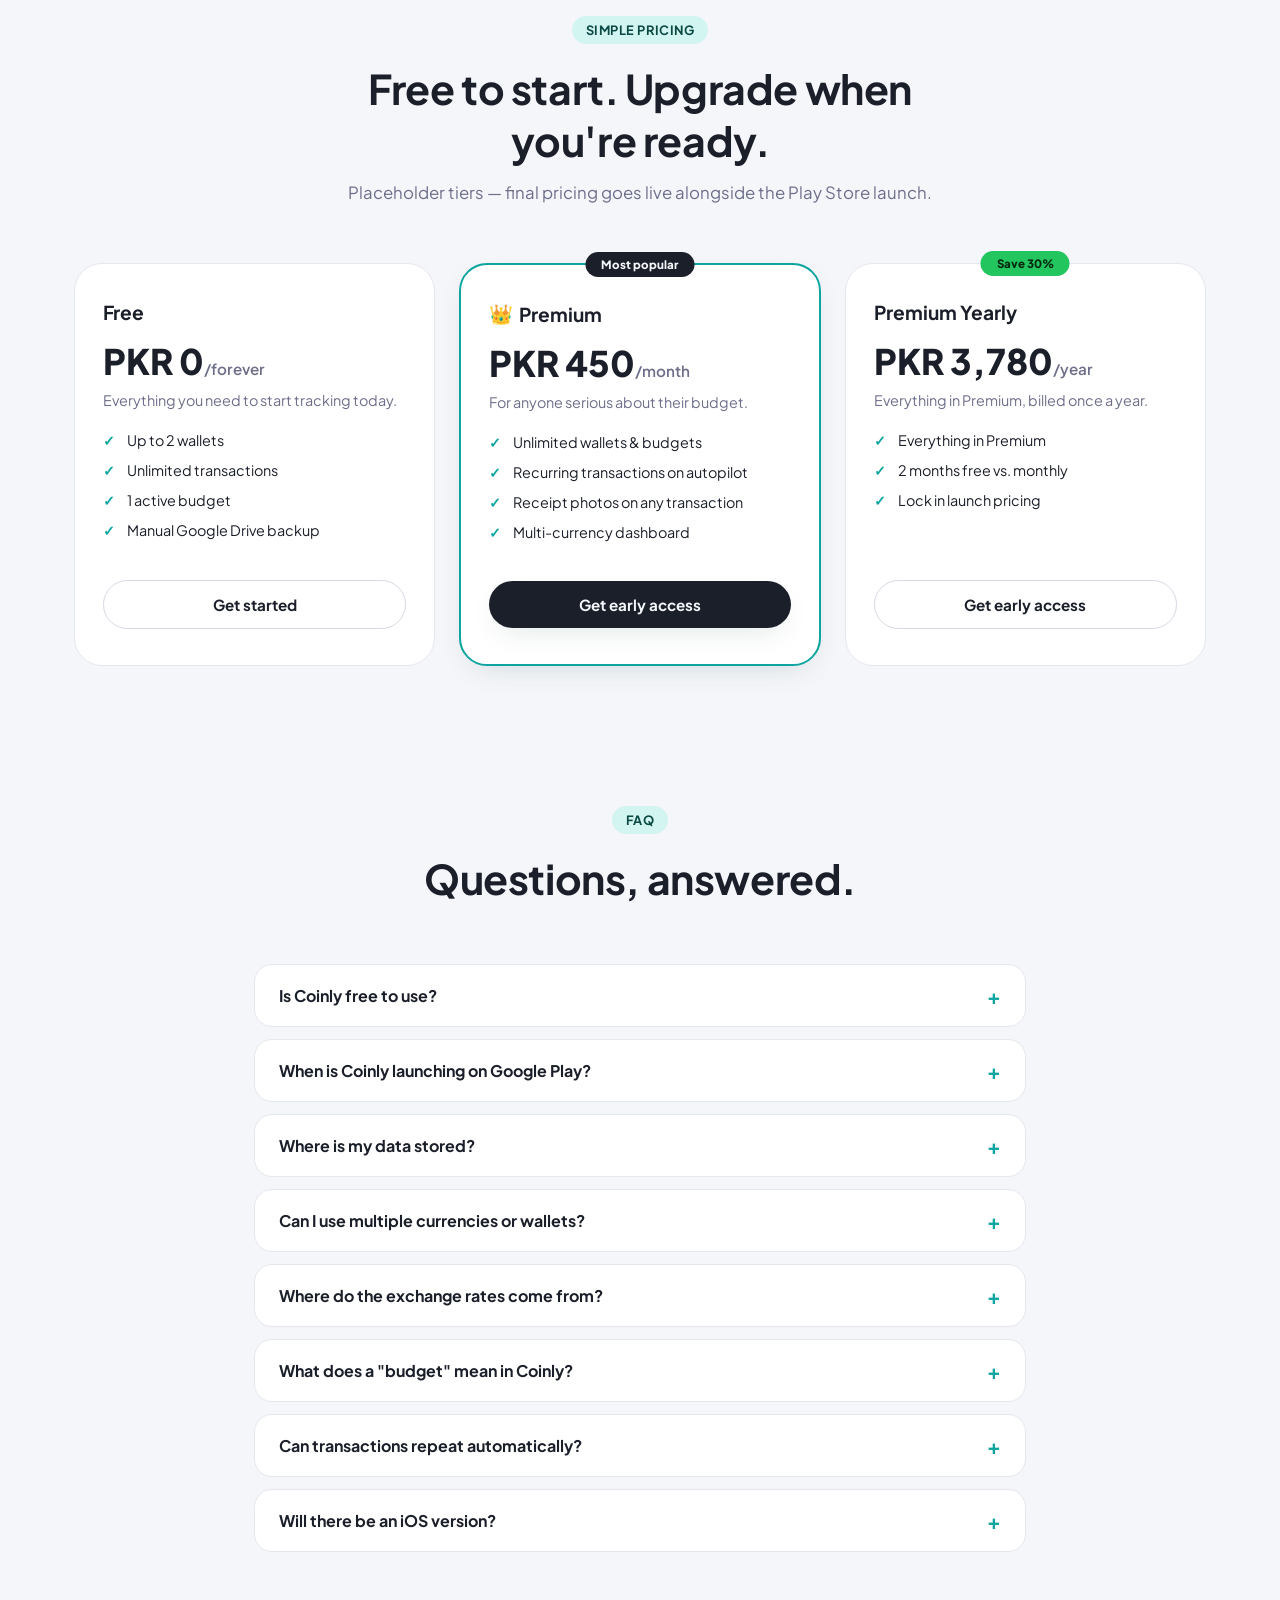
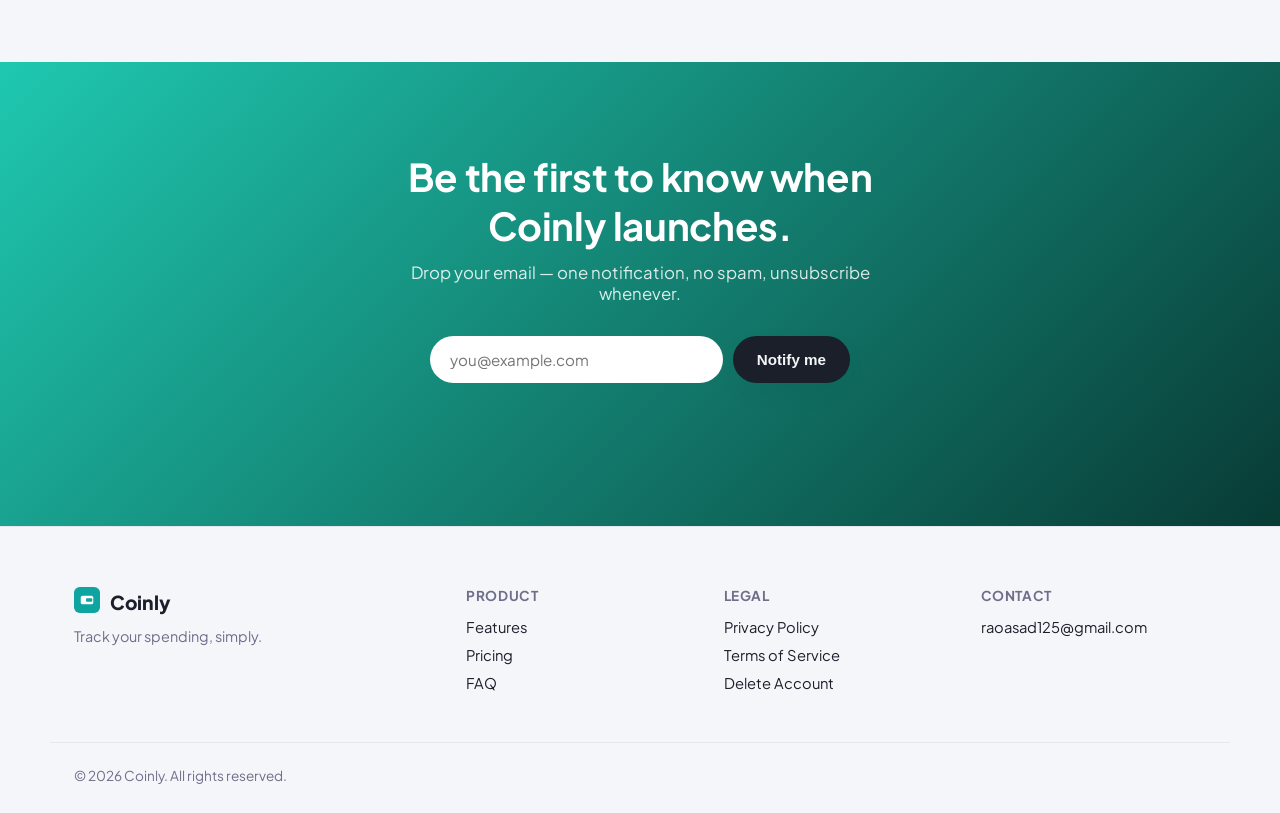
==== commit d064619b: "Add the Add Wallet screen to the gallery, refresh wallets and overview Manage Wallets now leads with" ====
--- a/index.html
+++ b/index.html
@@ -331,6 +331,10 @@
         <span class="mini-caption">Manage Wallets</span>
       </div>
       <div class="mini-phone-group">
+        <div class="mini-phone"><div class="mini-screen"><div class="shot"><img src="assets/screenshots/add-wallet.jpg" alt="Coinly Add Wallet screen showing the name, starting balance, currency and appearance controls above a live preview" loading="lazy"></div></div></div>
+        <span class="mini-caption">Add Wallet</span>
+      </div>
+      <div class="mini-phone-group">
         <div class="mini-phone"><div class="mini-screen"><div class="shot"><img src="assets/screenshots/currency.jpg" alt="Coinly Currency and Base Currency screen" loading="lazy"></div></div></div>
         <span class="mini-caption">Currency</span>
       </div>
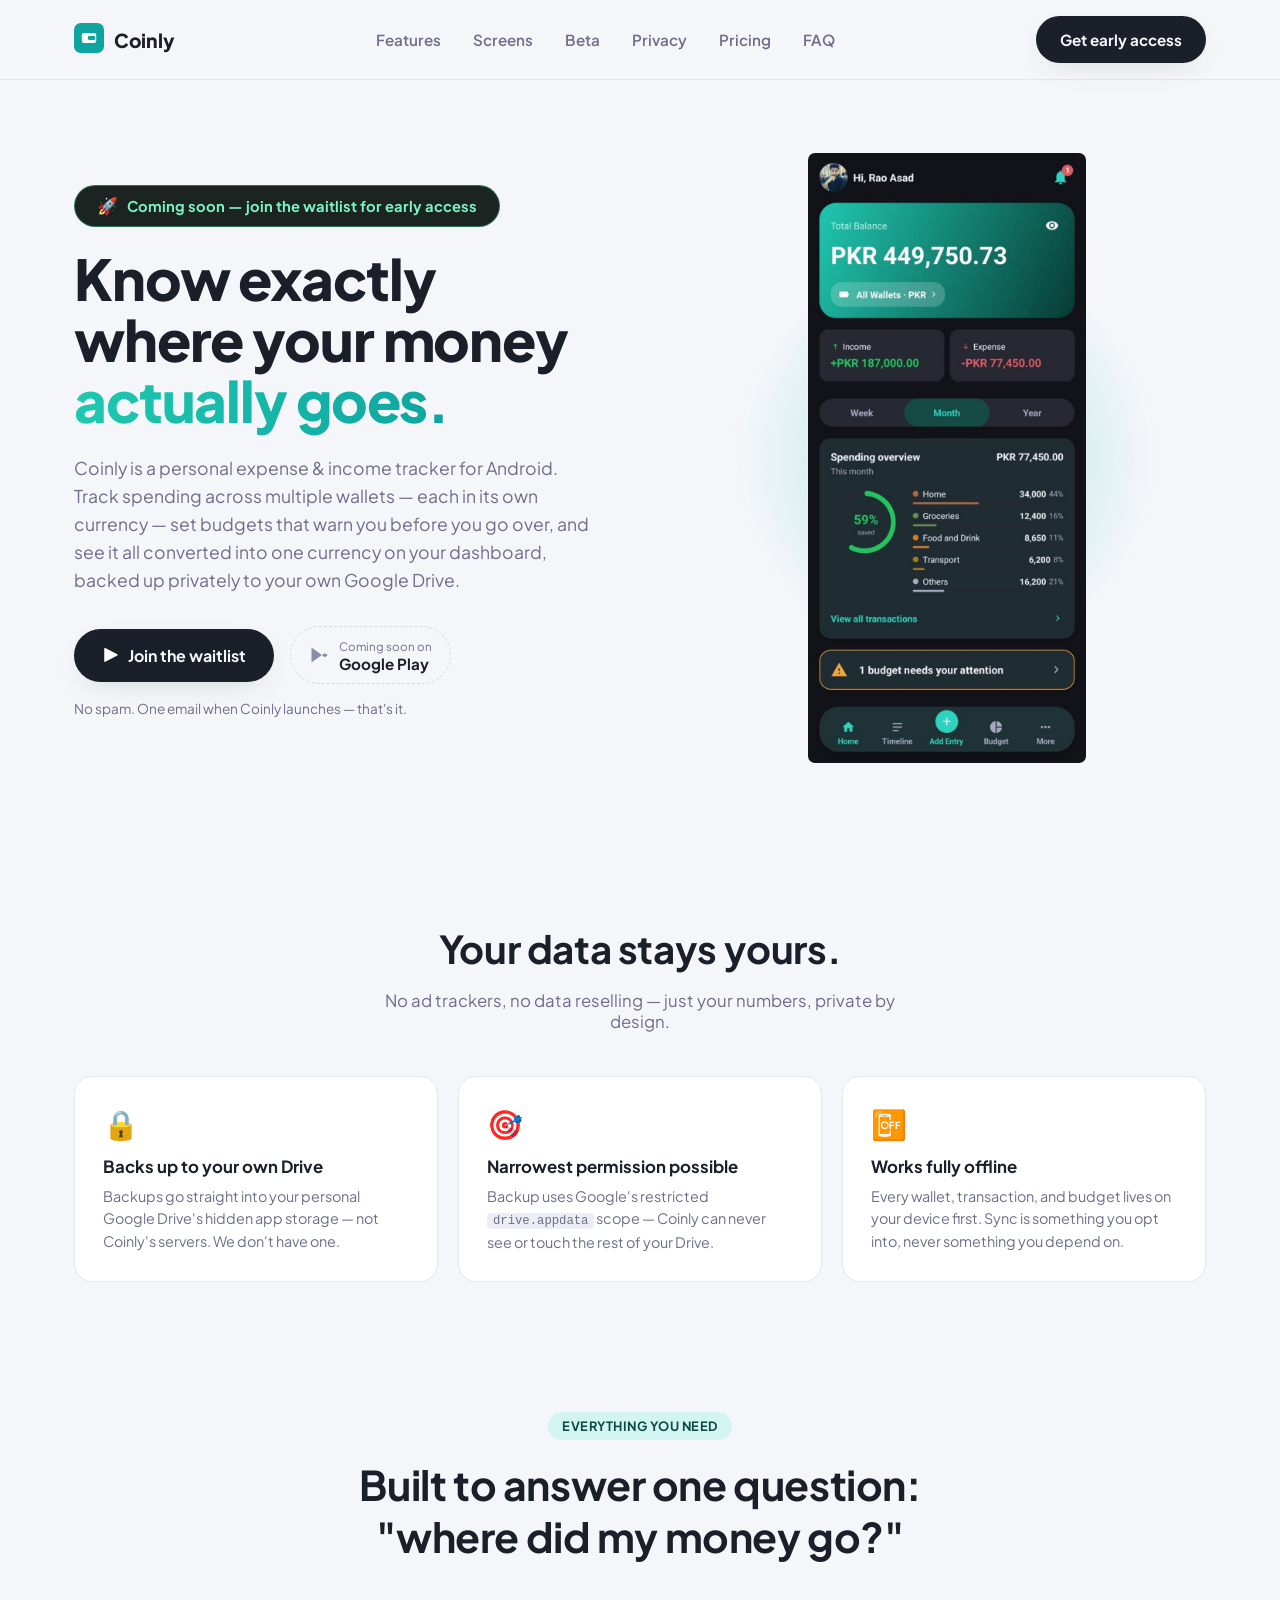
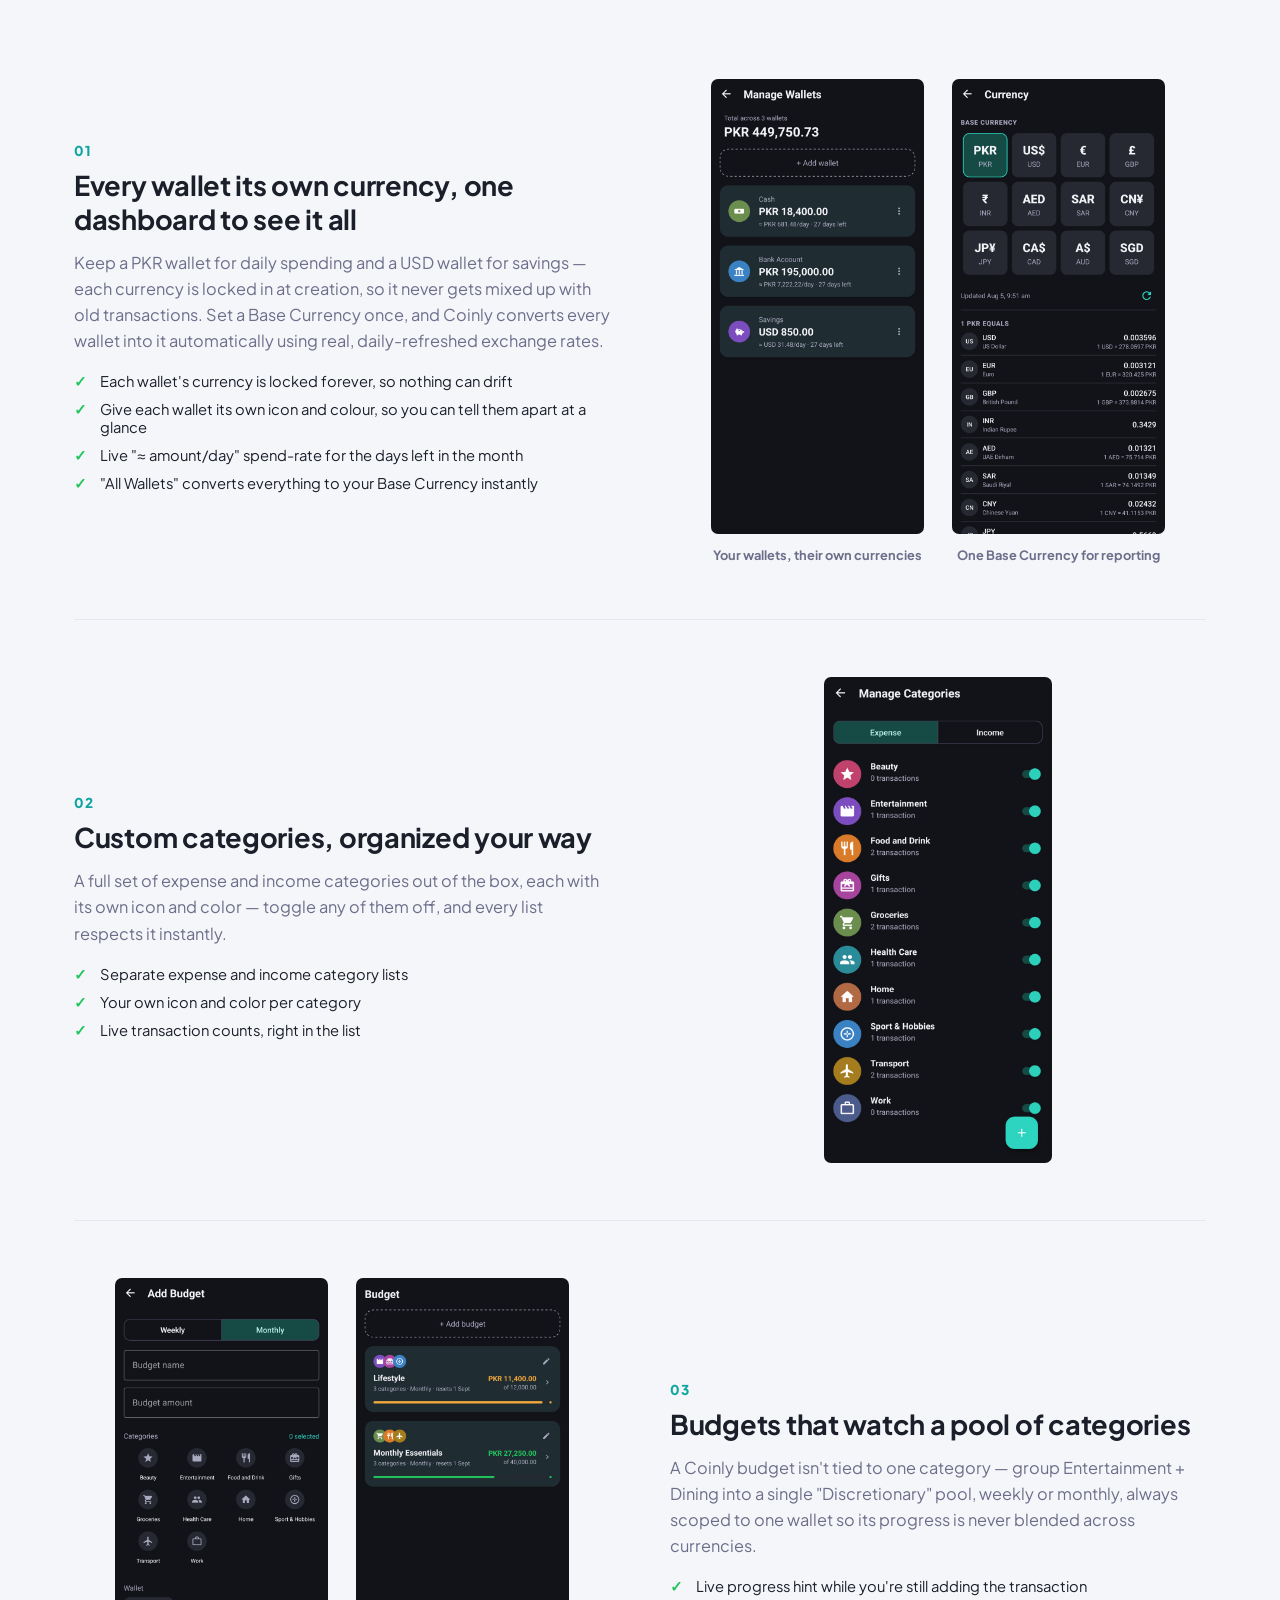
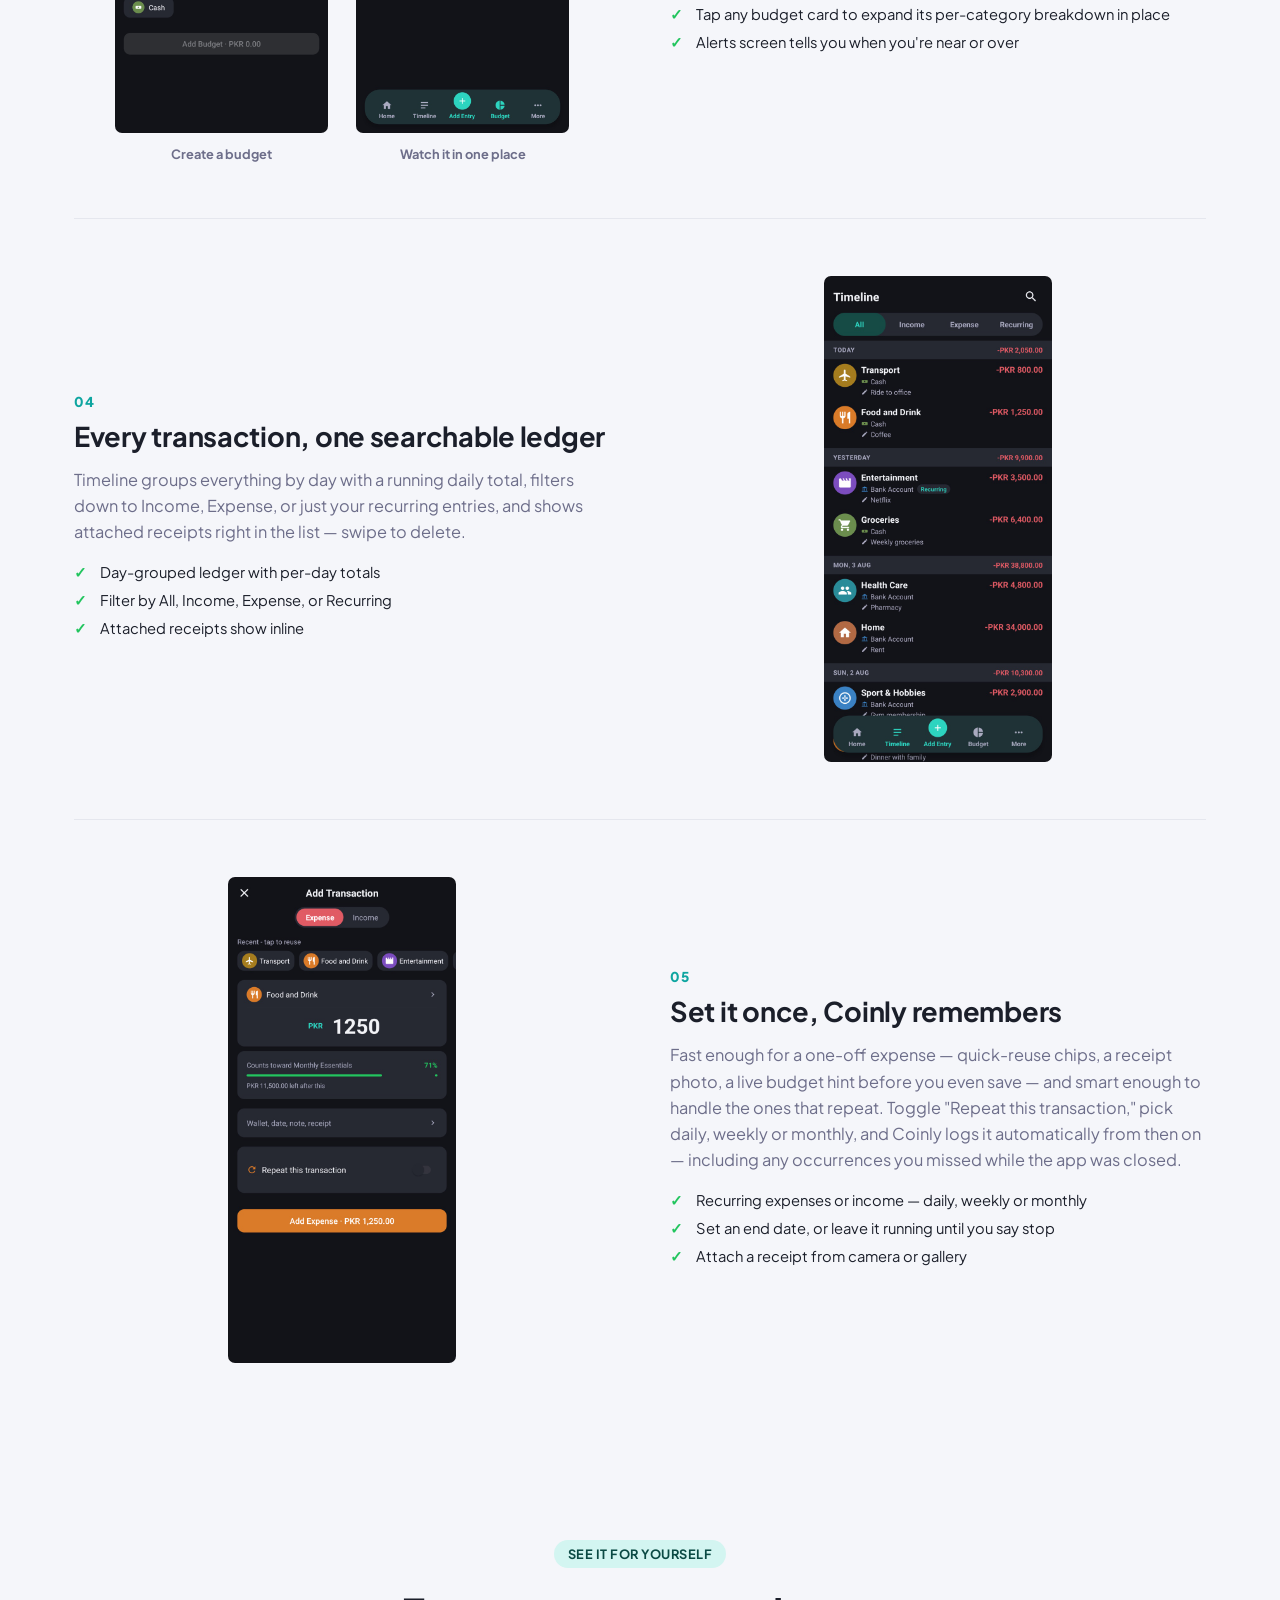
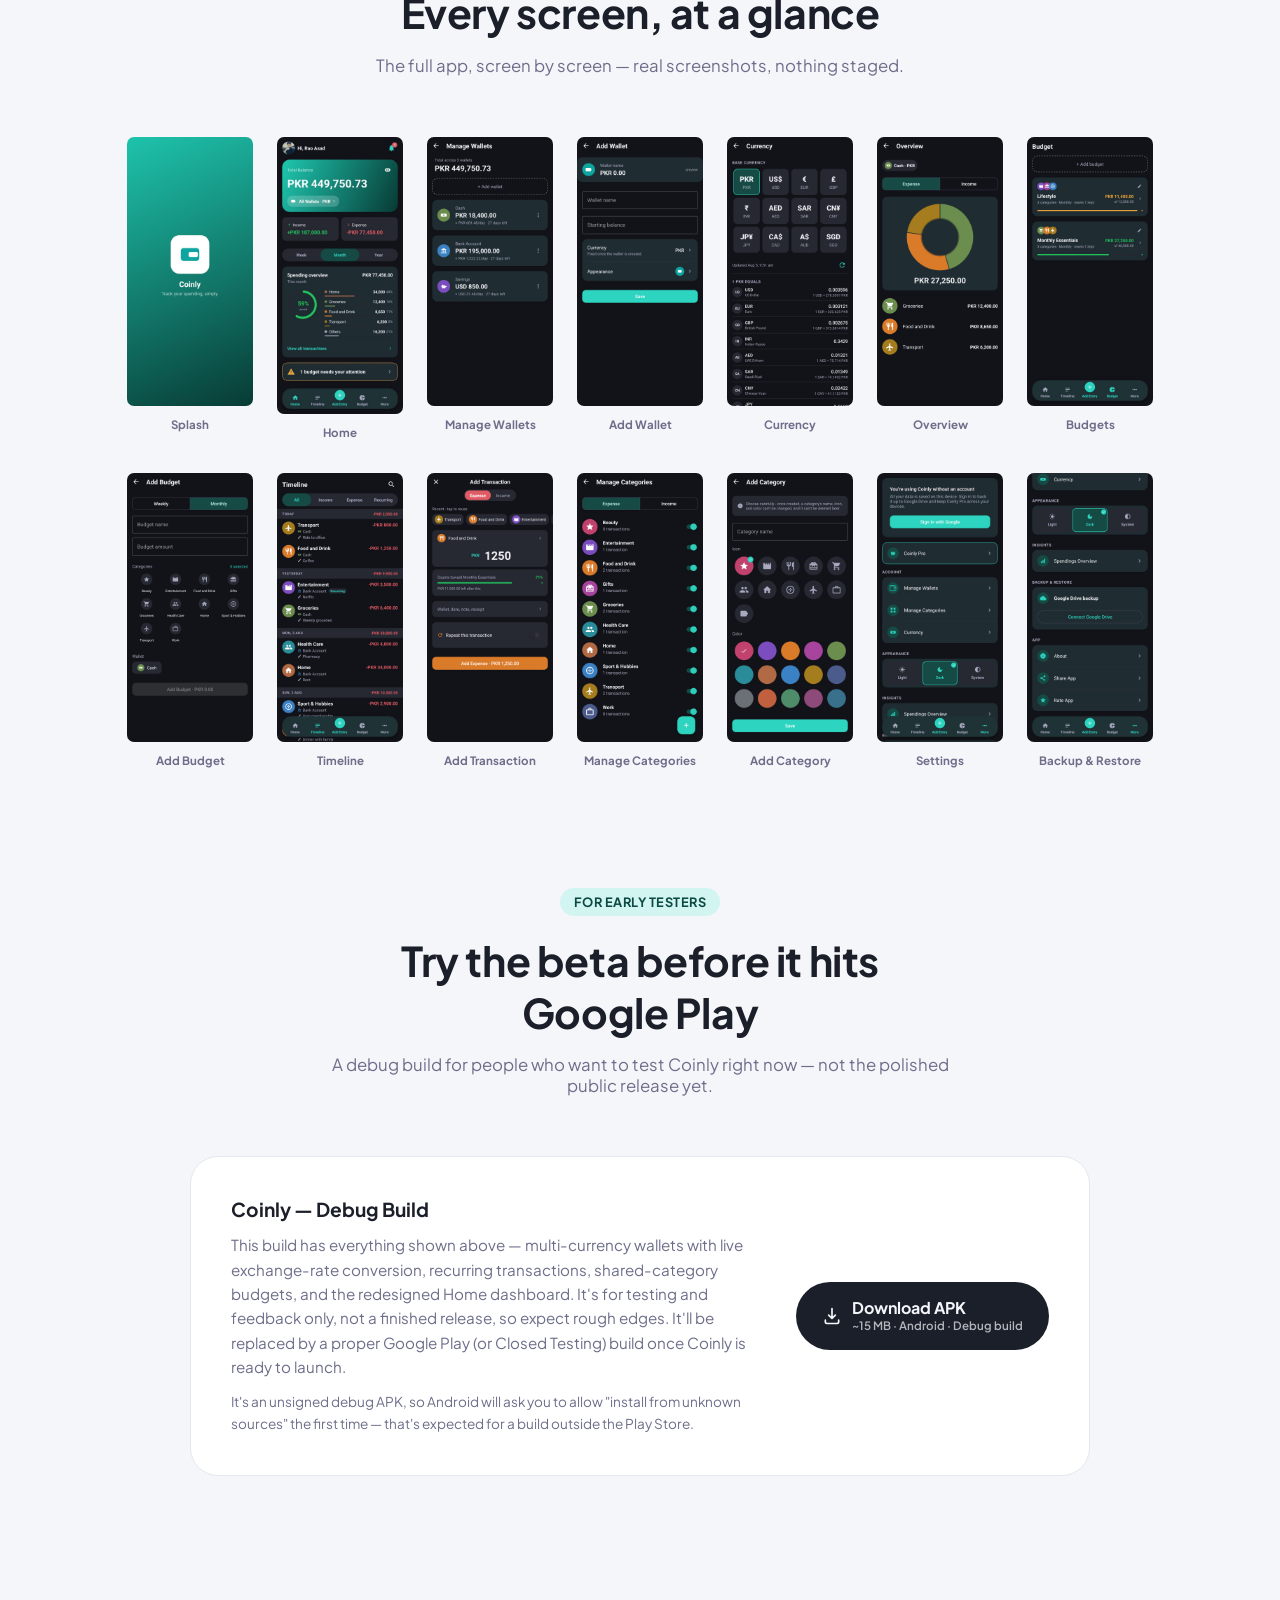
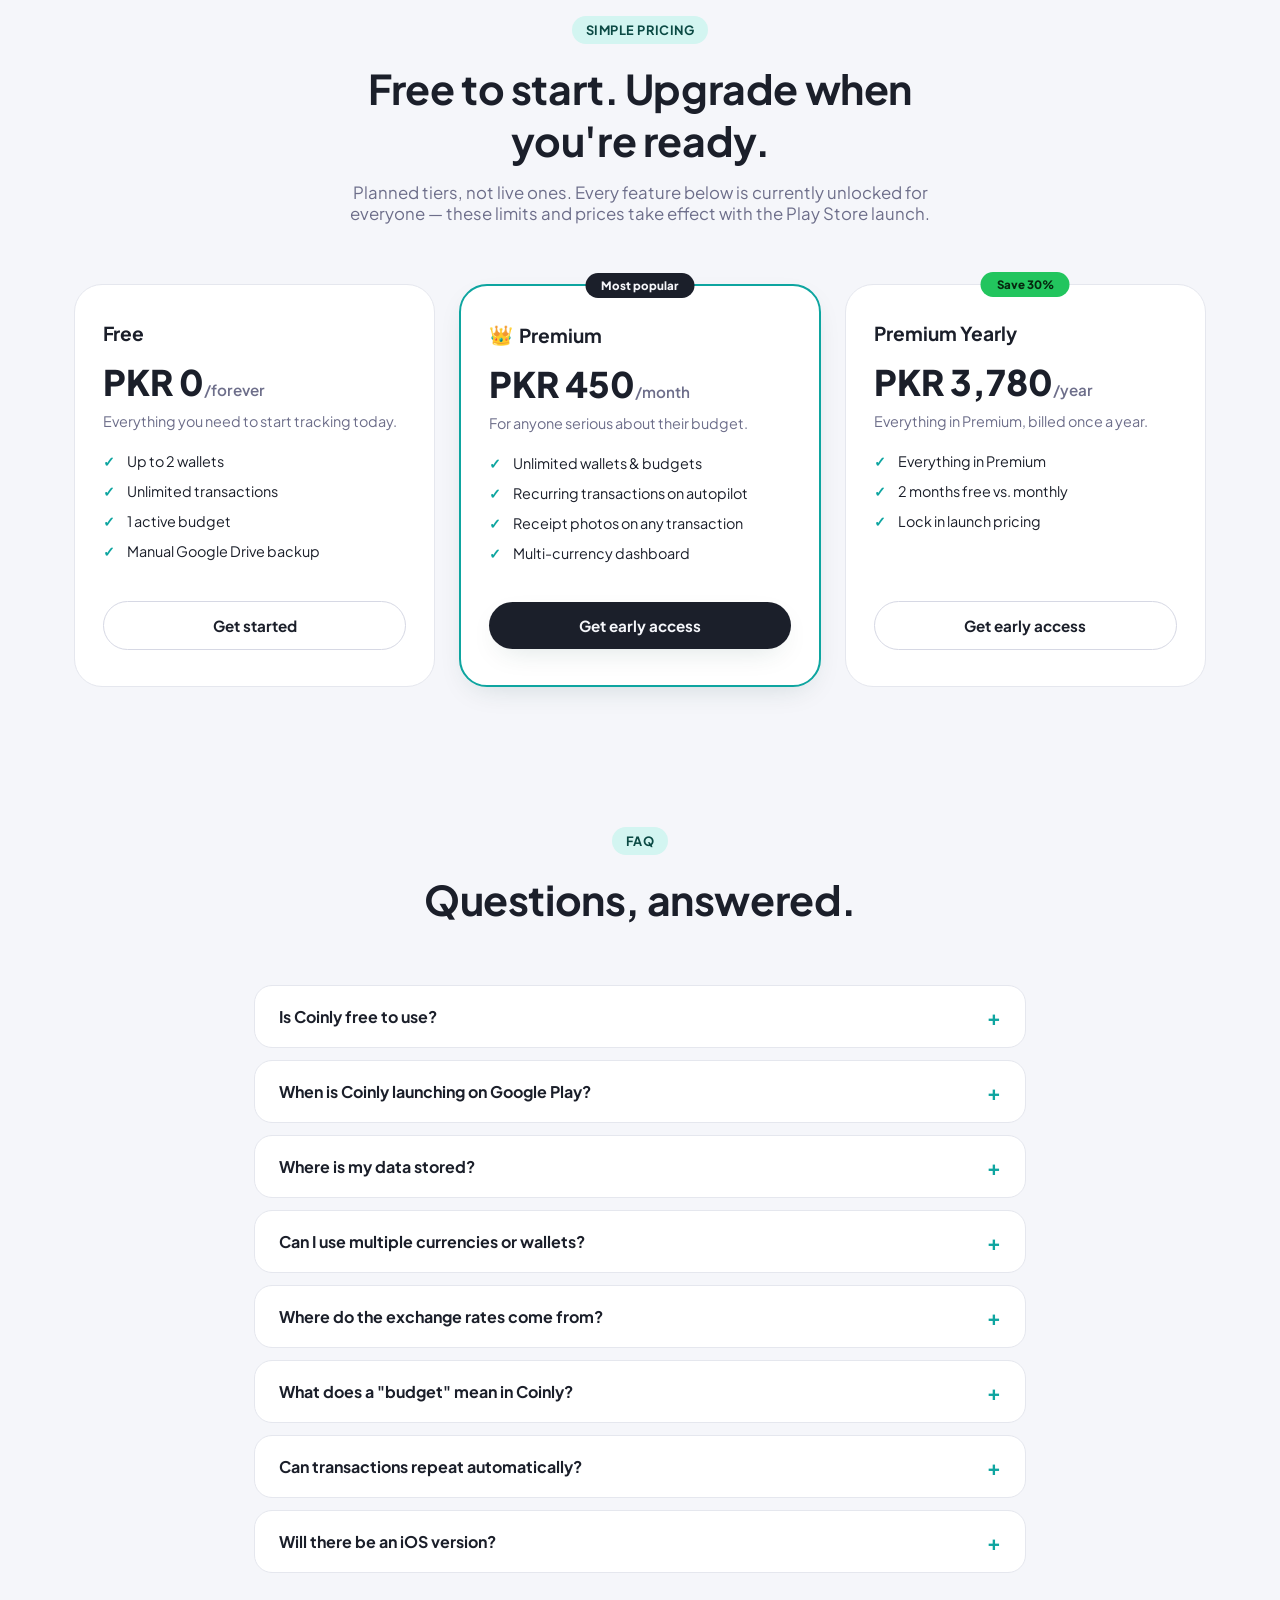
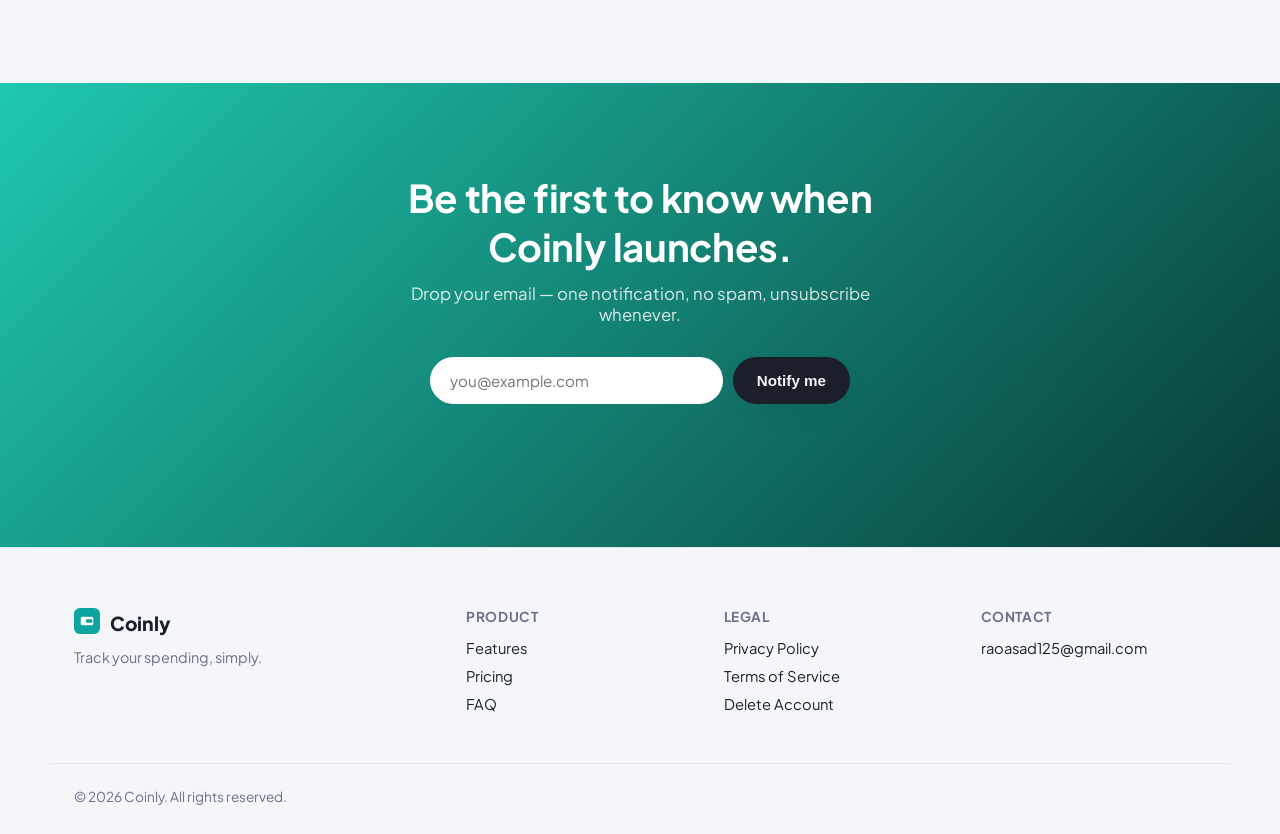
==== commit e0b4c969: "Align the site with what the app actually does The beta download was returning 404: the release asse" ====
--- a/index.html
+++ b/index.html
@@ -170,6 +170,7 @@
             daily-refreshed exchange rates.</p>
           <ul class="feature-points">
             <li>Each wallet's currency is locked forever, so nothing can drift</li>
+            <li>Give each wallet its own icon and colour, so you can tell them apart at a glance</li>
             <li>Live "≈ amount/day" spend-rate for the days left in the month</li>
             <li>"All Wallets" converts everything to your Base Currency instantly</li>
           </ul>
@@ -288,10 +289,11 @@
           <h3>Set it once, Coinly remembers</h3>
           <p>Fast enough for a one-off expense — quick-reuse chips, a receipt photo, a live budget
             hint before you even save — and smart enough to handle the ones that repeat. Toggle
-            "Repeat this transaction," pick weekly or monthly, and Coinly logs it automatically
-            from then on.</p>
+            "Repeat this transaction," pick daily, weekly or monthly, and Coinly logs it
+            automatically from then on — including any occurrences you missed while the app was
+            closed.</p>
           <ul class="feature-points">
-            <li>Recurring expenses or income, weekly or monthly</li>
+            <li>Recurring expenses or income — daily, weekly or monthly</li>
             <li>Set an end date, or leave it running until you say stop</li>
             <li>Attach a receipt from camera or gallery</li>
           </ul>
@@ -396,7 +398,7 @@
           from unknown sources" the first time — that's expected for a build outside the Play
           Store.</p>
       </div>
-      <a class="beta-download" href="https://github.com/Asadrao125/CoinlyLanding/releases/download/latest-debug-release/Coinly.-.Debug.apk" download>
+      <a class="beta-download" href="https://github.com/Asadrao125/CoinlyLanding/releases/download/latest-debug-release/Coinly-Debug.apk" download>
         <svg width="20" height="20" viewBox="0 0 24 24" fill="none"><path d="M12 3v12m0 0 4-4m-4 4-4-4M4 17v2a2 2 0 0 0 2 2h12a2 2 0 0 0 2-2v-2" stroke="currentColor" stroke-width="2" stroke-linecap="round" stroke-linejoin="round"/></svg>
         <span>Download APK<small>~15 MB · Android · Debug build</small></span>
       </a>
@@ -408,7 +410,8 @@
     <div class="section-head reveal">
       <span class="eyebrow">Simple pricing</span>
       <h2>Free to start. Upgrade when you're ready.</h2>
-      <p class="section-sub">Placeholder tiers — final pricing goes live alongside the Play Store launch.</p>
+      <p class="section-sub">Planned tiers, not live ones. Every feature below is currently
+        unlocked for everyone — these limits and prices take effect with the Play Store launch.</p>
     </div>
 
     <div class="pricing-grid">
@@ -467,7 +470,7 @@
           <span>Is Coinly free to use?</span>
           <span class="faq-icon">+</span>
         </button>
-        <div class="faq-a"><p>Yes. The core app — unlimited transactions, a couple of wallets, one budget, and Google Drive backup — is free, and you don't even need an account to use it. A Premium tier will unlock unlimited wallets and budgets, recurring transactions, and receipt photos.</p></div>
+        <div class="faq-a"><p>Yes — and right now everything in it is. Wallets, budgets, transactions, recurring entries, receipt photos and Google Drive backup are all unlocked, with no account required. A Premium tier is planned for launch; the tiers on this page are the shape we're aiming for, not limits the current build enforces.</p></div>
       </div>
       <div class="faq-item reveal">
         <button class="faq-q">
@@ -509,7 +512,7 @@
           <span>Can transactions repeat automatically?</span>
           <span class="faq-icon">+</span>
         </button>
-        <div class="faq-a"><p>Yes. Toggle "Repeat this transaction" on any expense or income, choose weekly or monthly, and optionally set an end date. Coinly logs it automatically from then on — recurring entries even get their own filter in Timeline.</p></div>
+        <div class="faq-a"><p>Yes. Toggle "Repeat this transaction" on any expense or income, choose daily, weekly or monthly, and optionally set an end date. Coinly logs it automatically from then on — recurring entries even get their own filter in Timeline.</p></div>
       </div>
       <div class="faq-item reveal">
         <button class="faq-q">
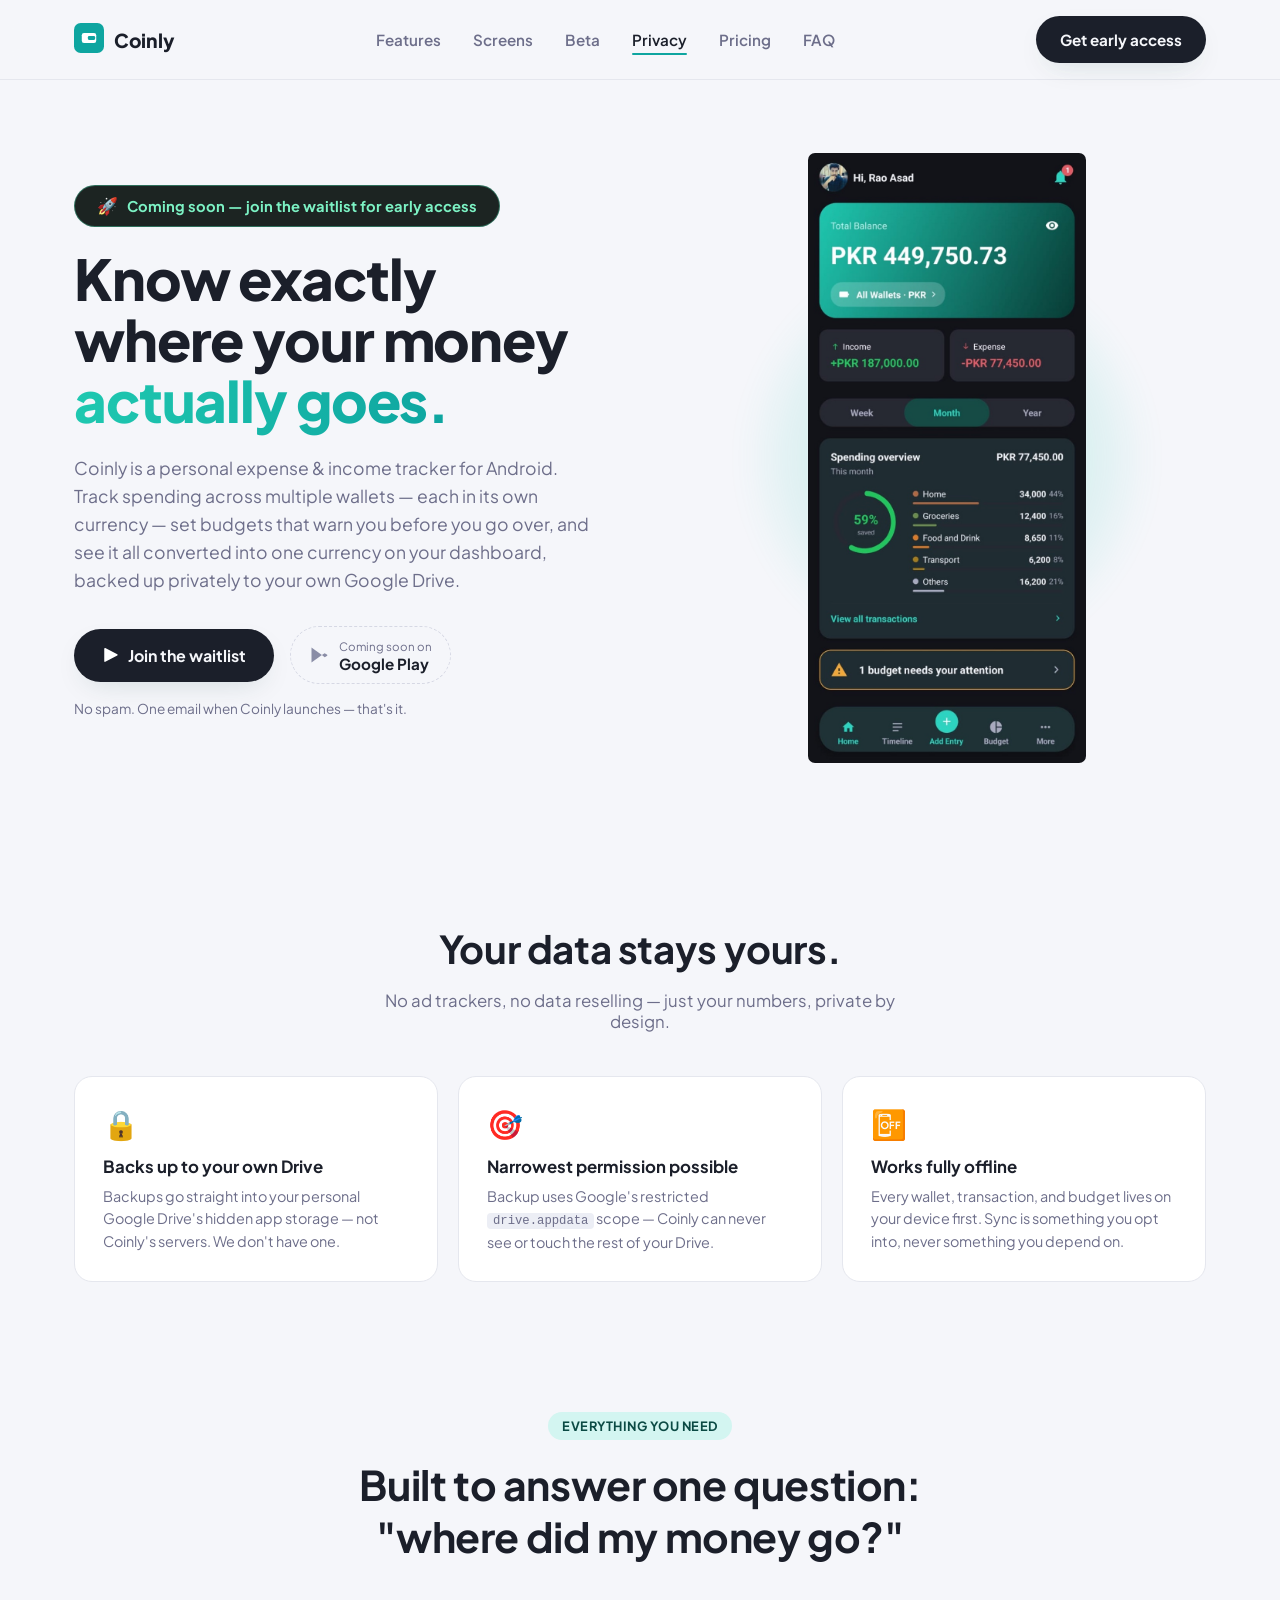
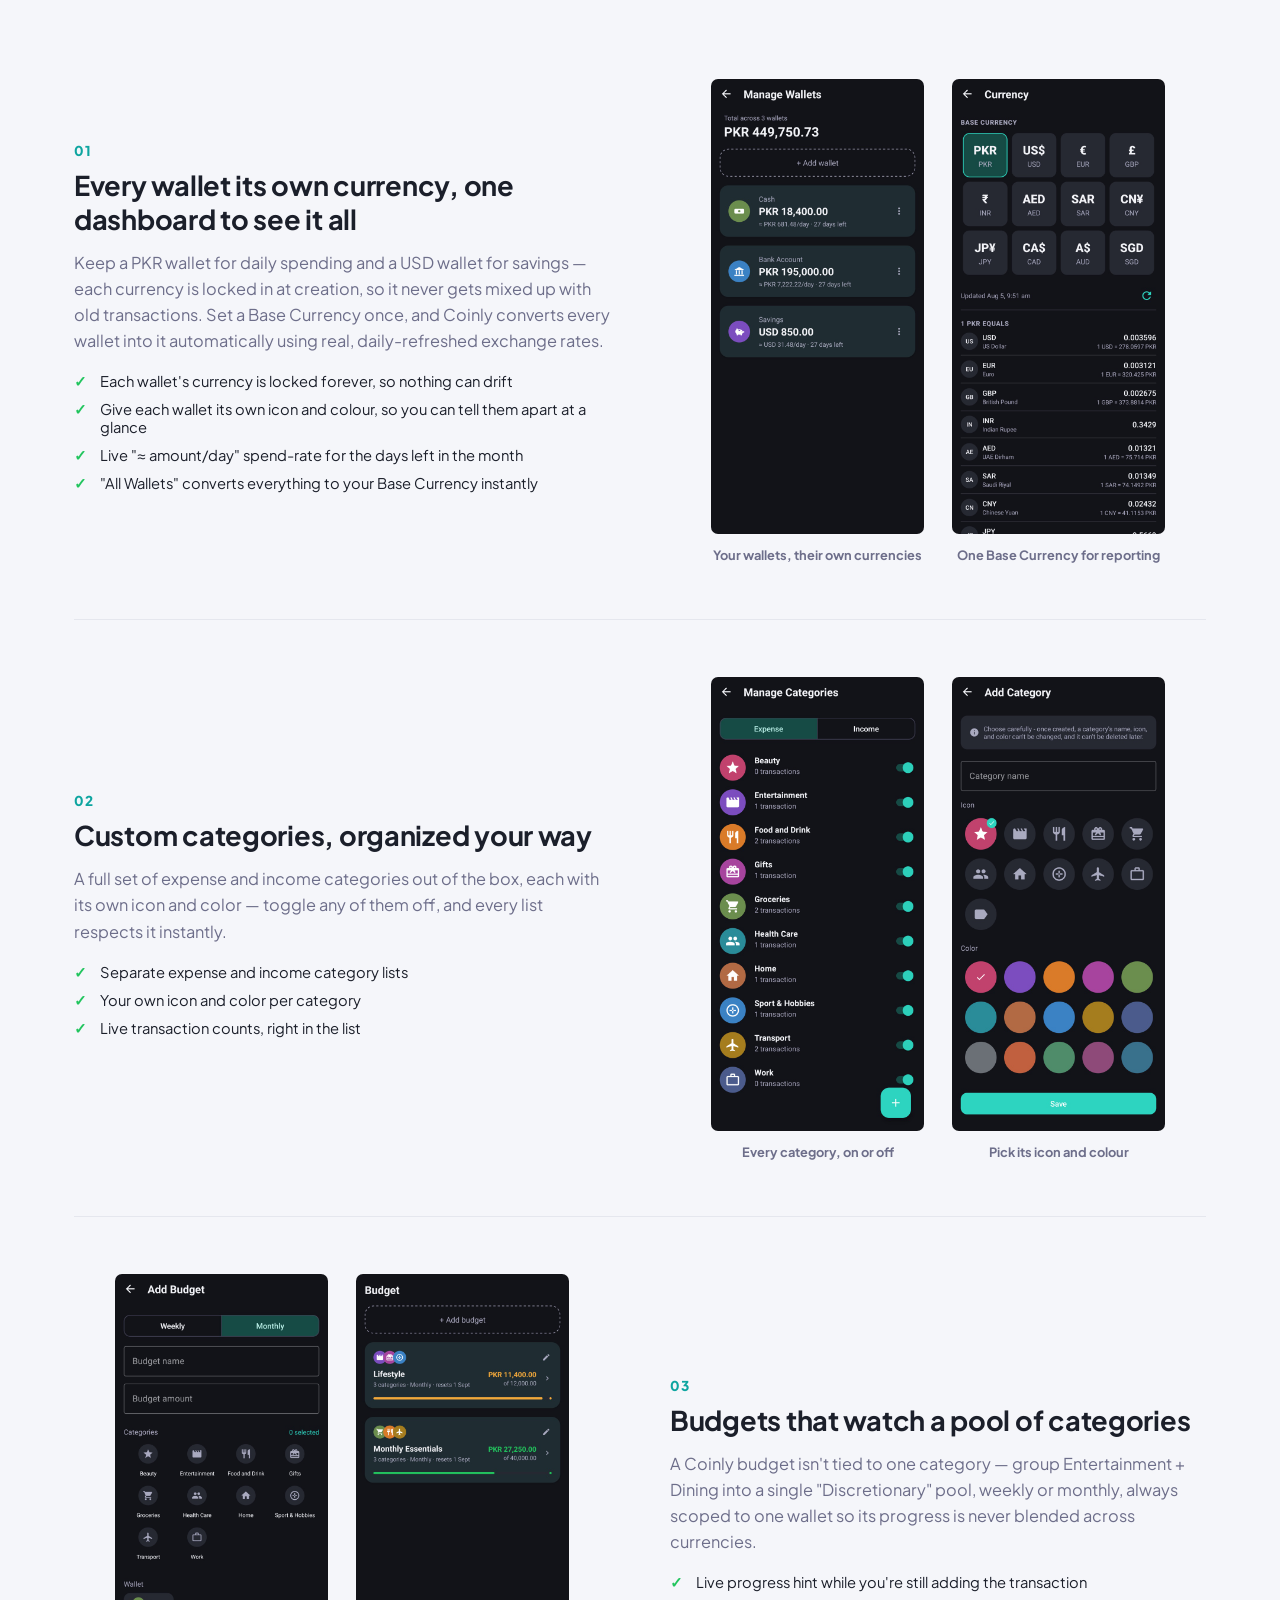
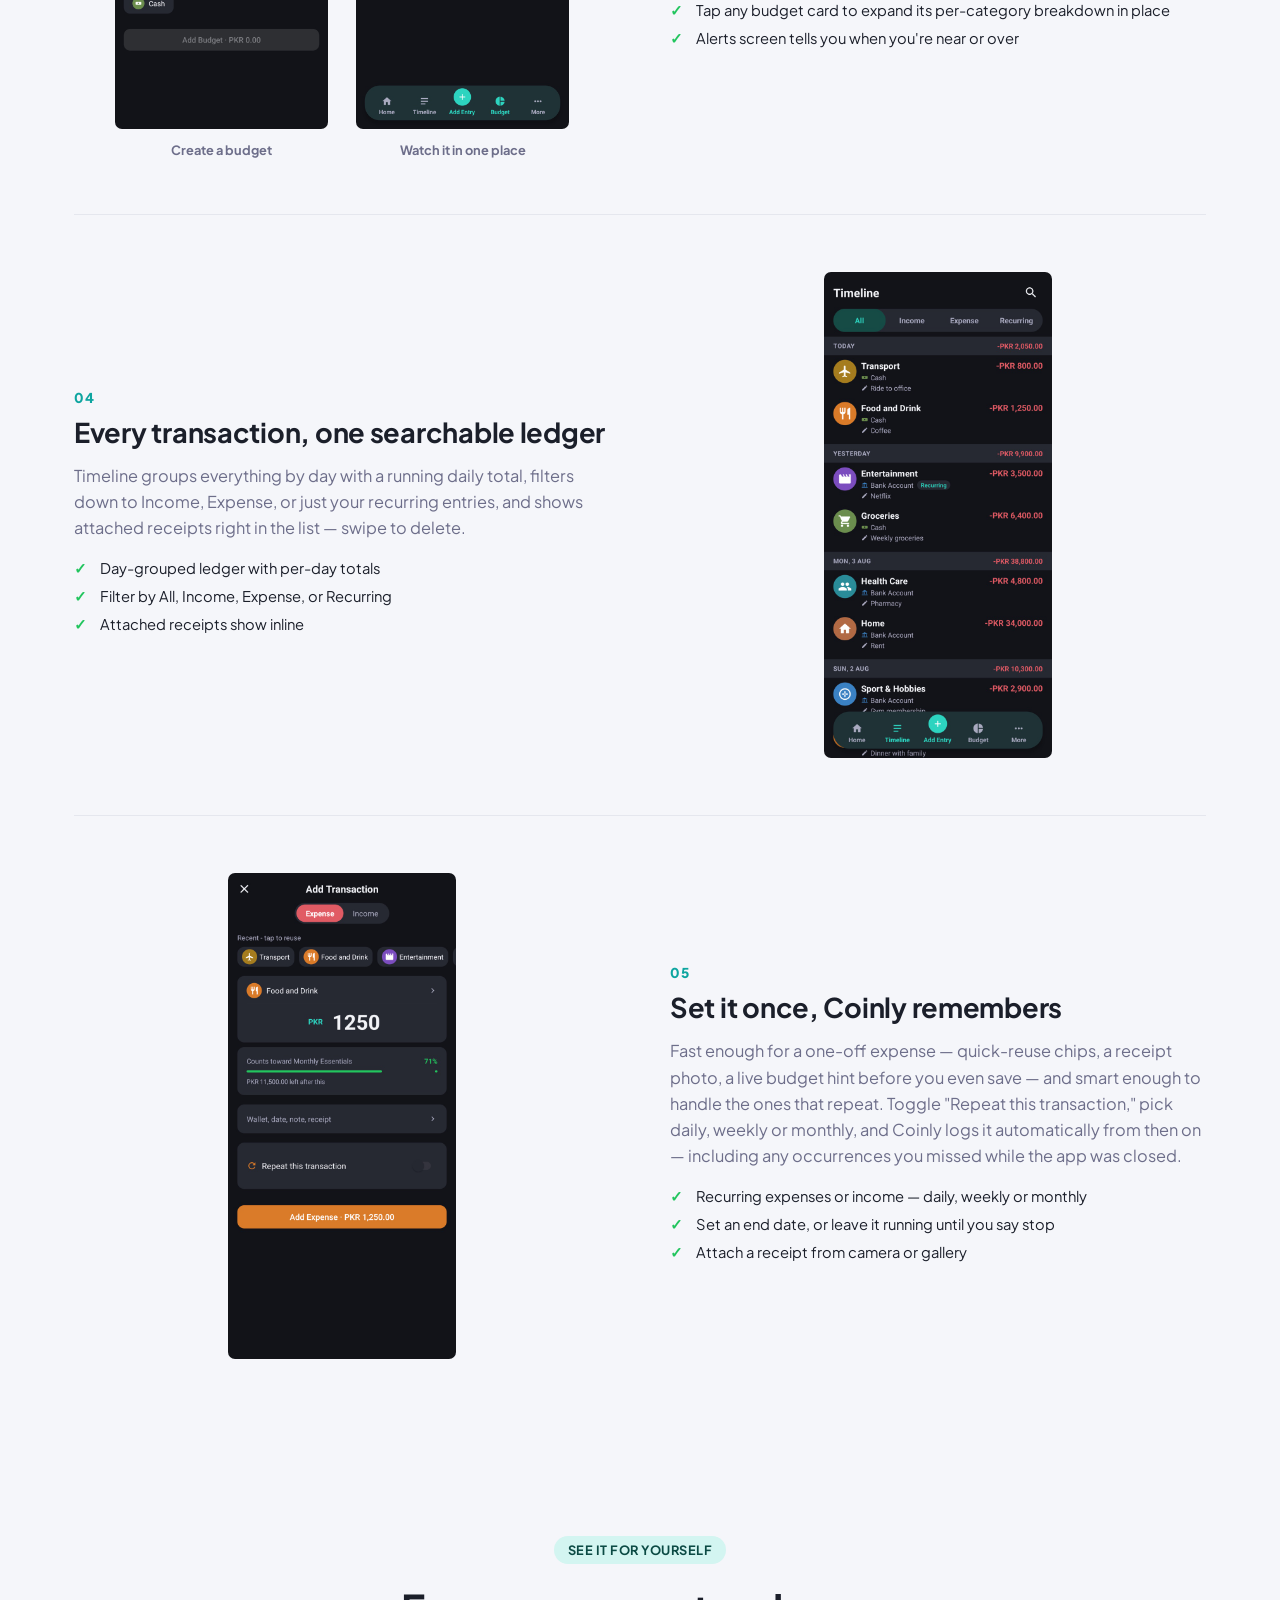
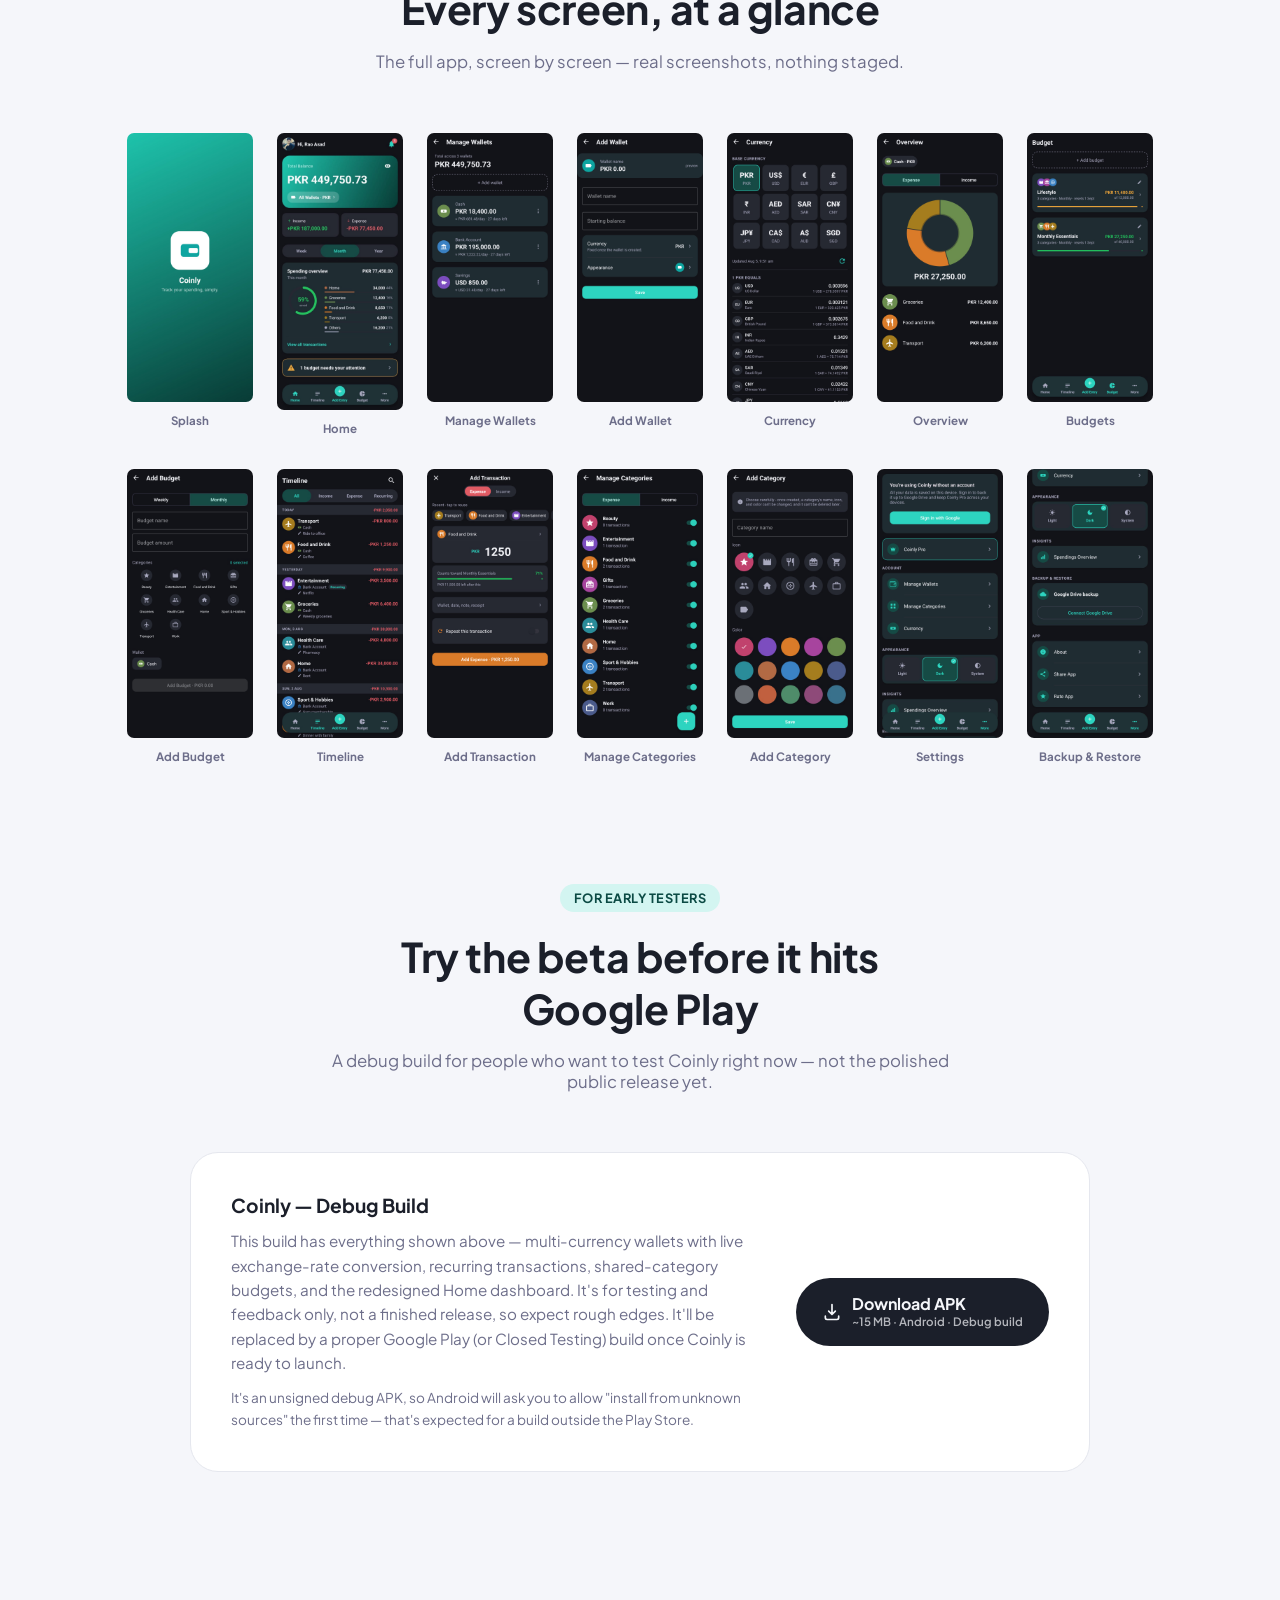
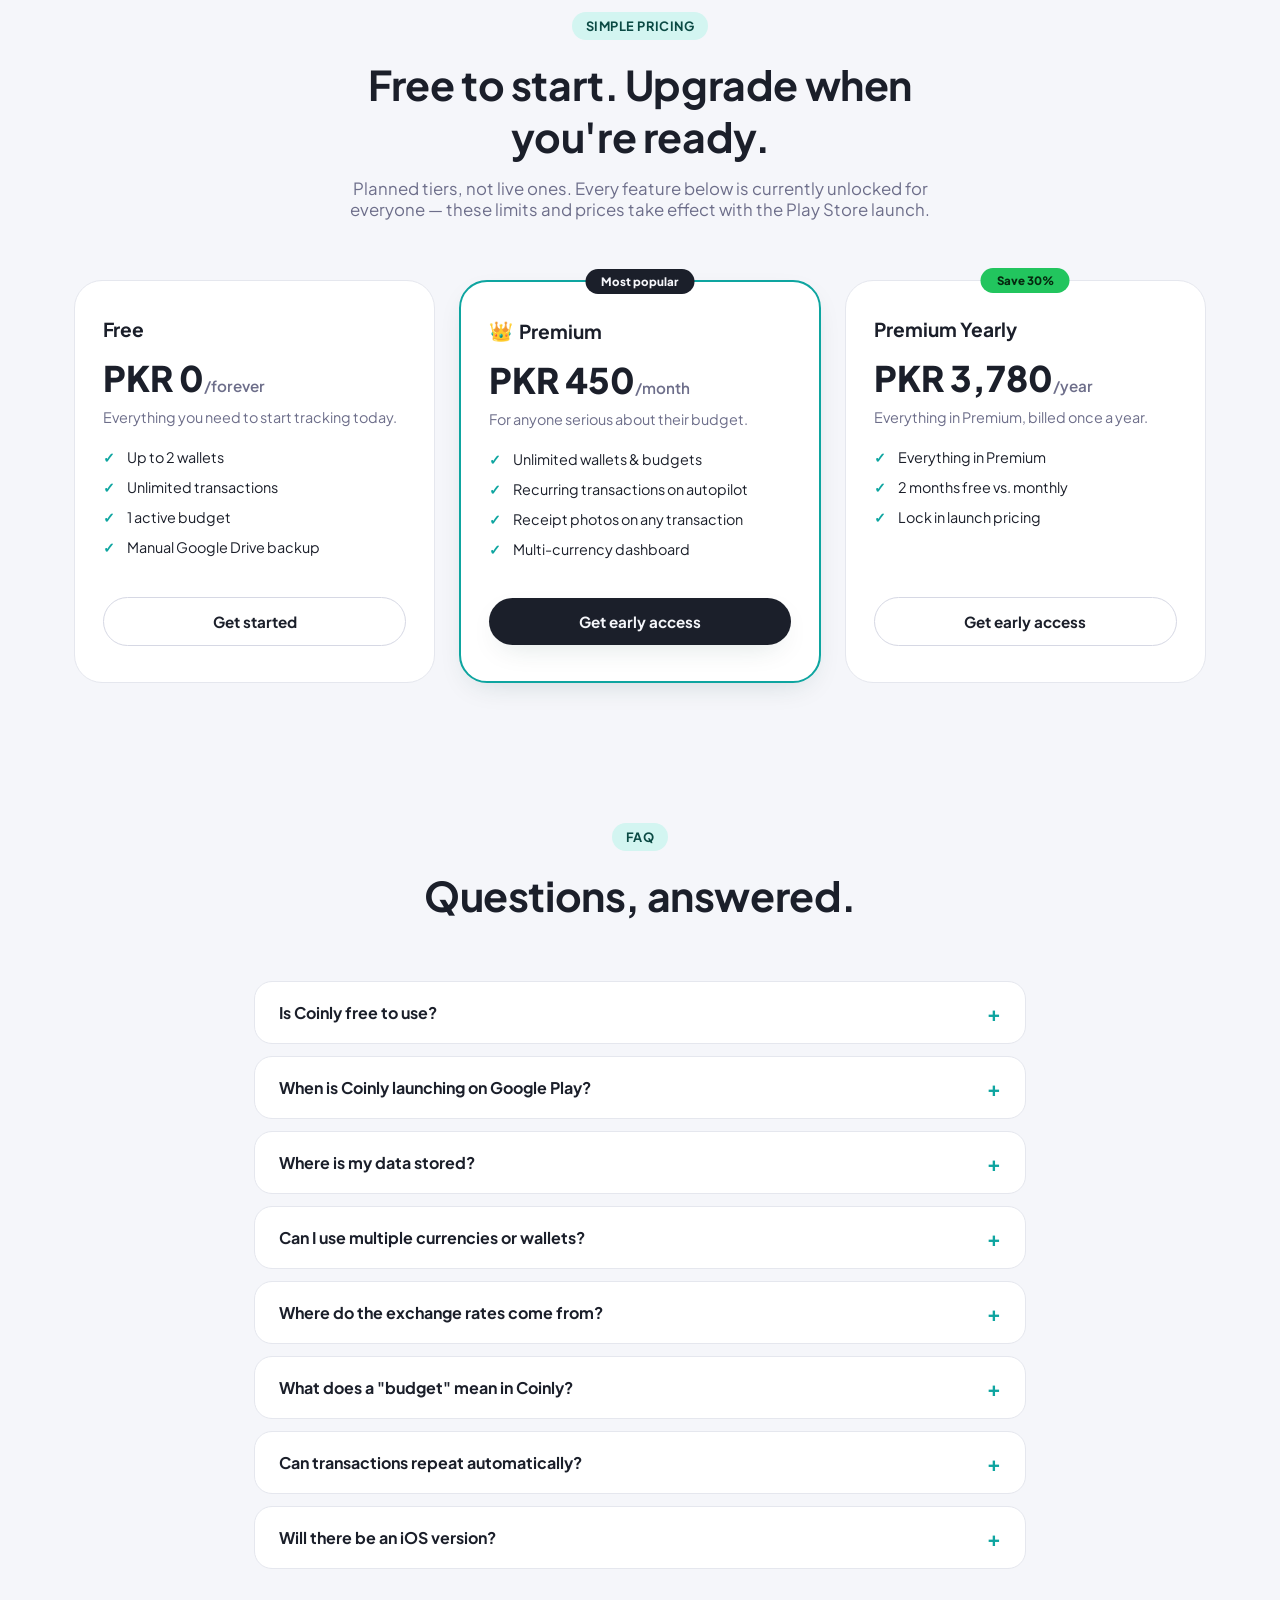
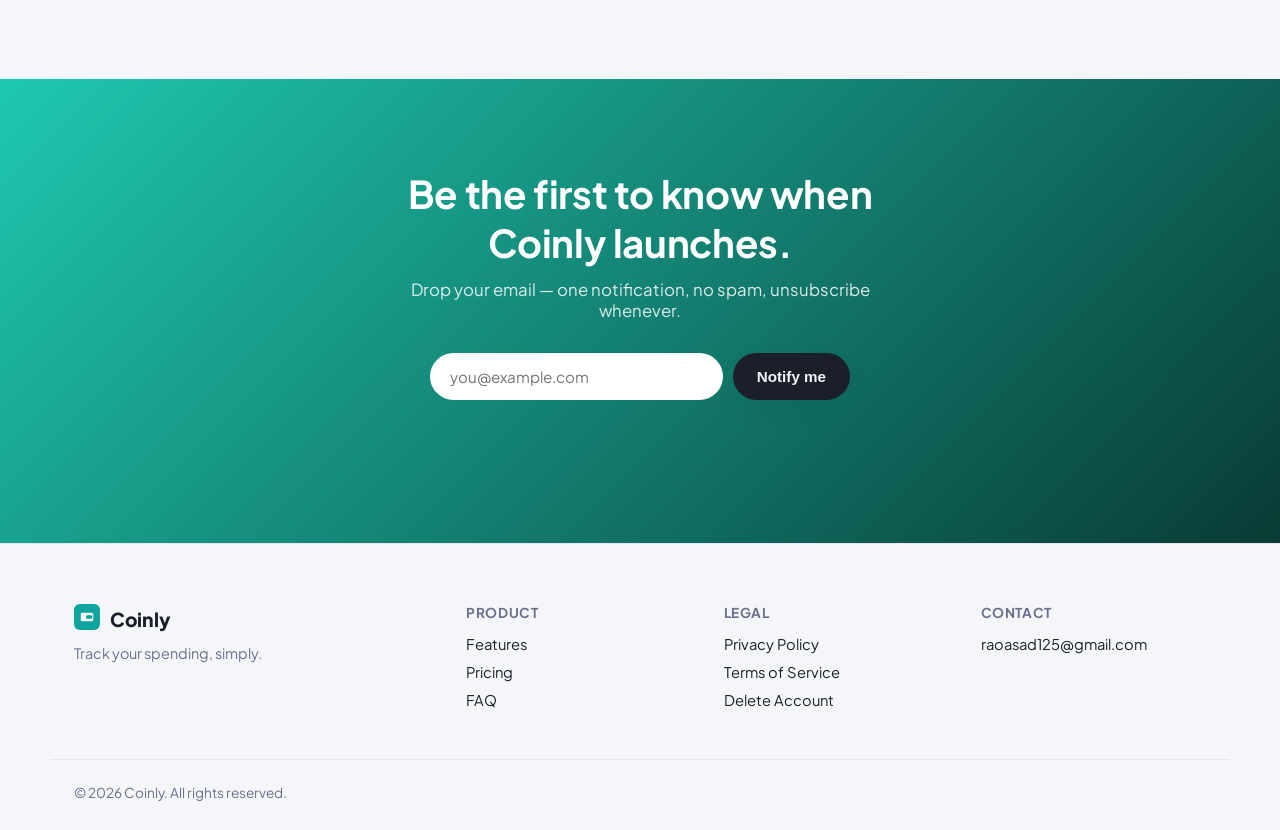
==== commit 012f8437: "Land anchors below the nav, and add the motion layer Every nav link was scrolling its section undern" ====
--- a/index.html
+++ b/index.html
@@ -34,7 +34,11 @@
 <link rel="preconnect" href="https://fonts.googleapis.com">
 <link rel="preconnect" href="https://fonts.gstatic.com" crossorigin>
 <link href="https://fonts.googleapis.com/css2?family=Plus+Jakarta+Sans:wght@400;500;600;700;800&display=swap" rel="stylesheet">
-<link rel="stylesheet" href="css/style.css">
+<link rel="stylesheet" href="css/style.css?v=4">
+<!-- Set before first paint: every scroll-reveal below starts at opacity 0 and is only
+     brought back by JS. Without this flag, a failed or blocked script would leave the
+     entire page blank rather than merely un-animated. -->
+<script>document.documentElement.classList.add('js');</script>
 
 <script type="application/ld+json">
 {
@@ -211,13 +215,26 @@
             <li>Live transaction counts, right in the list</li>
           </ul>
         </div>
-        <div class="feature-visual">
-          <div class="mini-phone">
-            <div class="mini-screen">
-              <div class="shot">
-                <img src="assets/screenshots/categories.jpg" alt="Coinly Manage Categories screen showing colorful expense categories with icons" loading="lazy">
-              </div>
-            </div>
+        <div class="feature-visual dual">
+          <div class="mini-phone-group">
+            <div class="mini-phone">
+              <div class="mini-screen">
+                <div class="shot">
+                  <img src="assets/screenshots/categories.jpg" alt="Coinly Manage Categories screen showing colorful expense categories with icons and per-category transaction counts" loading="lazy">
+                </div>
+              </div>
+            </div>
+            <span class="mini-caption">Every category, on or off</span>
+          </div>
+          <div class="mini-phone-group">
+            <div class="mini-phone">
+              <div class="mini-screen">
+                <div class="shot">
+                  <img src="assets/screenshots/add-category.jpg" alt="Coinly Add Category screen showing the icon and colour pickers for a new category" loading="lazy">
+                </div>
+              </div>
+            </div>
+            <span class="mini-caption">Pick its icon and colour</span>
           </div>
         </div>
       </div>
@@ -576,6 +593,6 @@
   </div>
 </footer>
 
-<script src="js/script.js"></script>
+<script src="js/script.js?v=4"></script>
 </body>
 </html>
--- a/css/style.css
+++ b/css/style.css
@@ -50,7 +50,13 @@
 }
 
 * { box-sizing: border-box; }
-html { scroll-behavior: smooth; }
+html {
+  scroll-behavior: smooth;
+  /* The nav is sticky and 80px tall, so a bare anchor jump parked every section heading
+     underneath it - "For early testers" landed 44px down behind an 80px bar. This offsets
+     every in-page jump by the nav's height plus breathing room. */
+  scroll-padding-top: 100px;
+}
 
 body {
   margin: 0;
@@ -473,7 +479,7 @@
 .footer-bottom { border-top: 1px solid var(--divider); padding-top: 24px; font-size: 0.85rem; color: var(--text-secondary); }
 
 /* ===== Reveal animation ===== */
-.reveal { opacity: 0; transform: translateY(24px); transition: opacity 0.7s ease, transform 0.7s ease; }
+.js .reveal { opacity: 0; transform: translateY(24px); transition: opacity 0.7s ease, transform 0.7s ease; }
 .reveal.in-view { opacity: 1; transform: translateY(0); }
 
 /* ===== Responsive ===== */
@@ -514,3 +520,139 @@
   .waitlist-form { flex-direction: column; }
   .footer-grid { grid-template-columns: 1fr 1fr; }
 }
+
+/* ============================================================================
+   Motion layer
+   Everything below is presentation only - the page is fully usable and fully
+   legible with all of it disabled, which is exactly what the reduced-motion
+   block at the end does.
+   ============================================================================ */
+
+/* Mobile nav is shorter than the desktop one, so the anchor offset follows it. */
+@media (max-width: 860px) {
+  html { scroll-padding-top: 84px; }
+}
+
+/* ---- Reading progress ---- */
+.scroll-progress {
+  position: fixed;
+  top: 0; left: 0;
+  height: 2px;
+  width: 100%;
+  transform: scaleX(0);
+  transform-origin: 0 50%;
+  background: linear-gradient(90deg, var(--primary), var(--accent));
+  z-index: 200;
+  pointer-events: none;
+}
+
+/* ---- Nav: lifts off the page once you've scrolled past the hero ---- */
+.nav-wrap { transition: box-shadow 0.3s ease, background-color 0.3s ease; }
+.nav-wrap.scrolled {
+  background: color-mix(in srgb, var(--bg) 92%, transparent);
+  box-shadow: 0 10px 30px rgba(0, 0, 0, 0.22);
+}
+
+/* ---- Nav links: underline follows both hover and the section you're reading ---- */
+.nav-links a { position: relative; }
+.nav-links a::after {
+  content: "";
+  position: absolute;
+  left: 0; right: 0; bottom: -6px;
+  height: 2px;
+  border-radius: 2px;
+  background: var(--primary);
+  transform: scaleX(0);
+  transform-origin: left center;
+  transition: transform 0.28s cubic-bezier(0.4, 0, 0.2, 1);
+}
+.nav-links a:hover::after,
+.nav-links a.active::after { transform: scaleX(1); }
+.nav-links a.active { color: var(--text-primary); }
+
+/* ---- Reveals: a little softer, and staggered where things sit side by side ---- */
+.reveal {
+  transition: opacity 0.7s cubic-bezier(0.16, 1, 0.3, 1),
+              transform 0.7s cubic-bezier(0.16, 1, 0.3, 1);
+}
+.trust-grid .reveal:nth-child(2),
+.pricing-grid .reveal:nth-child(2) { transition-delay: 0.09s; }
+.trust-grid .reveal:nth-child(3),
+.pricing-grid .reveal:nth-child(3) { transition-delay: 0.18s; }
+
+/* Gallery tiles cascade instead of all thirteen appearing at once. */
+.js .gallery-grid .mini-phone-group {
+  opacity: 0;
+  transform: translateY(16px) scale(0.98);
+  transition: opacity 0.5s ease, transform 0.5s cubic-bezier(0.16, 1, 0.3, 1);
+}
+.gallery-grid.in-view .mini-phone-group { opacity: 1; transform: none; }
+.gallery-grid.in-view .mini-phone-group:nth-child(1)  { transition-delay: 0.00s; }
+.gallery-grid.in-view .mini-phone-group:nth-child(2)  { transition-delay: 0.04s; }
+.gallery-grid.in-view .mini-phone-group:nth-child(3)  { transition-delay: 0.08s; }
+.gallery-grid.in-view .mini-phone-group:nth-child(4)  { transition-delay: 0.12s; }
+.gallery-grid.in-view .mini-phone-group:nth-child(5)  { transition-delay: 0.16s; }
+.gallery-grid.in-view .mini-phone-group:nth-child(6)  { transition-delay: 0.20s; }
+.gallery-grid.in-view .mini-phone-group:nth-child(7)  { transition-delay: 0.24s; }
+.gallery-grid.in-view .mini-phone-group:nth-child(8)  { transition-delay: 0.28s; }
+.gallery-grid.in-view .mini-phone-group:nth-child(9)  { transition-delay: 0.32s; }
+.gallery-grid.in-view .mini-phone-group:nth-child(10) { transition-delay: 0.36s; }
+.gallery-grid.in-view .mini-phone-group:nth-child(11) { transition-delay: 0.40s; }
+.gallery-grid.in-view .mini-phone-group:nth-child(12) { transition-delay: 0.44s; }
+.gallery-grid.in-view .mini-phone-group:nth-child(13) { transition-delay: 0.48s; }
+.gallery-grid.in-view .mini-phone-group:nth-child(14) { transition-delay: 0.52s; }
+
+/* Feature rows converge: copy from its own side, phones from theirs. */
+.js .feature-row .feature-text,
+.js .feature-row .feature-visual {
+  opacity: 0;
+  transition: opacity 0.75s ease, transform 0.75s cubic-bezier(0.16, 1, 0.3, 1);
+  transition-delay: 0.08s;
+}
+.feature-row .feature-text { transform: translateX(-22px); }
+.feature-row .feature-visual { transform: translateX(22px); }
+.feature-row.reverse .feature-text { transform: translateX(22px); }
+.feature-row.reverse .feature-visual { transform: translateX(-22px); }
+.feature-row.in-view .feature-text,
+.feature-row.in-view .feature-visual { opacity: 1; transform: none; }
+
+/* ---- Hover: everything clickable or card-like answers back ---- */
+.trust-card, .price-card, .faq-item {
+  transition: transform 0.28s cubic-bezier(0.16, 1, 0.3, 1),
+              border-color 0.28s ease, box-shadow 0.28s ease;
+}
+.trust-card:hover, .price-card:hover {
+  transform: translateY(-4px);
+  border-color: color-mix(in srgb, var(--primary) 45%, transparent);
+  box-shadow: 0 14px 34px rgba(0, 0, 0, 0.18);
+}
+.mini-phone { transition: transform 0.3s cubic-bezier(0.16, 1, 0.3, 1); }
+.mini-phone-group:hover .mini-phone { transform: translateY(-5px); }
+.btn { transition: transform 0.2s ease, box-shadow 0.2s ease, background-color 0.2s ease; }
+.btn:hover { transform: translateY(-2px); }
+.btn:active { transform: translateY(0); }
+
+/* The hero phone breathes, very slightly, so the fold isn't dead still. */
+@keyframes heroFloat {
+  0%, 100% { transform: translateY(0); }
+  50%      { transform: translateY(-10px); }
+}
+.hero-visual .phone-frame { animation: heroFloat 7s ease-in-out infinite; }
+
+/* ---- One switch turns all of it off ---- */
+@media (prefers-reduced-motion: reduce) {
+  html { scroll-behavior: auto; }
+  .reveal,
+  .gallery-grid .mini-phone-group,
+  .feature-row .feature-text,
+  .feature-row .feature-visual {
+    opacity: 1 !important;
+    transform: none !important;
+    transition: none !important;
+  }
+  .hero-visual .phone-frame { animation: none; }
+  .scroll-progress { display: none; }
+  .trust-card:hover, .price-card:hover, .mini-phone-group:hover .mini-phone, .btn:hover {
+    transform: none;
+  }
+}
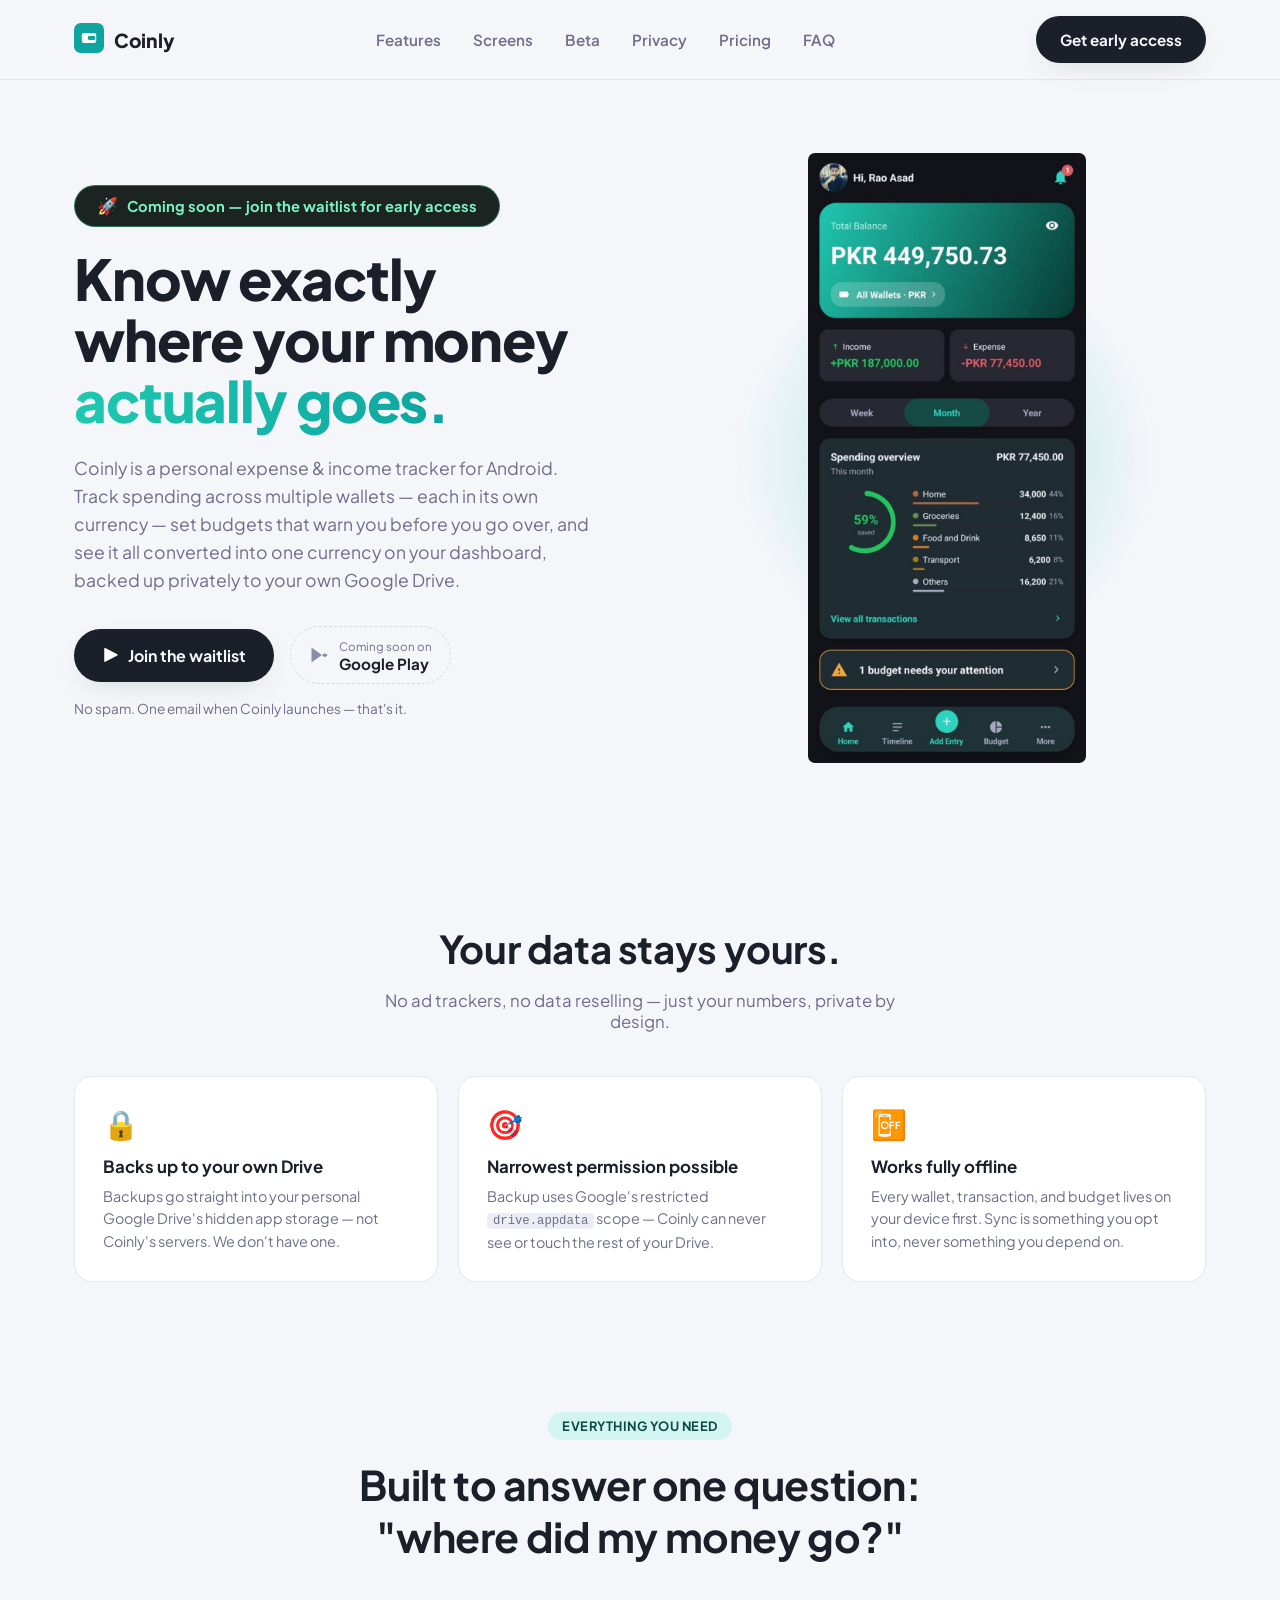
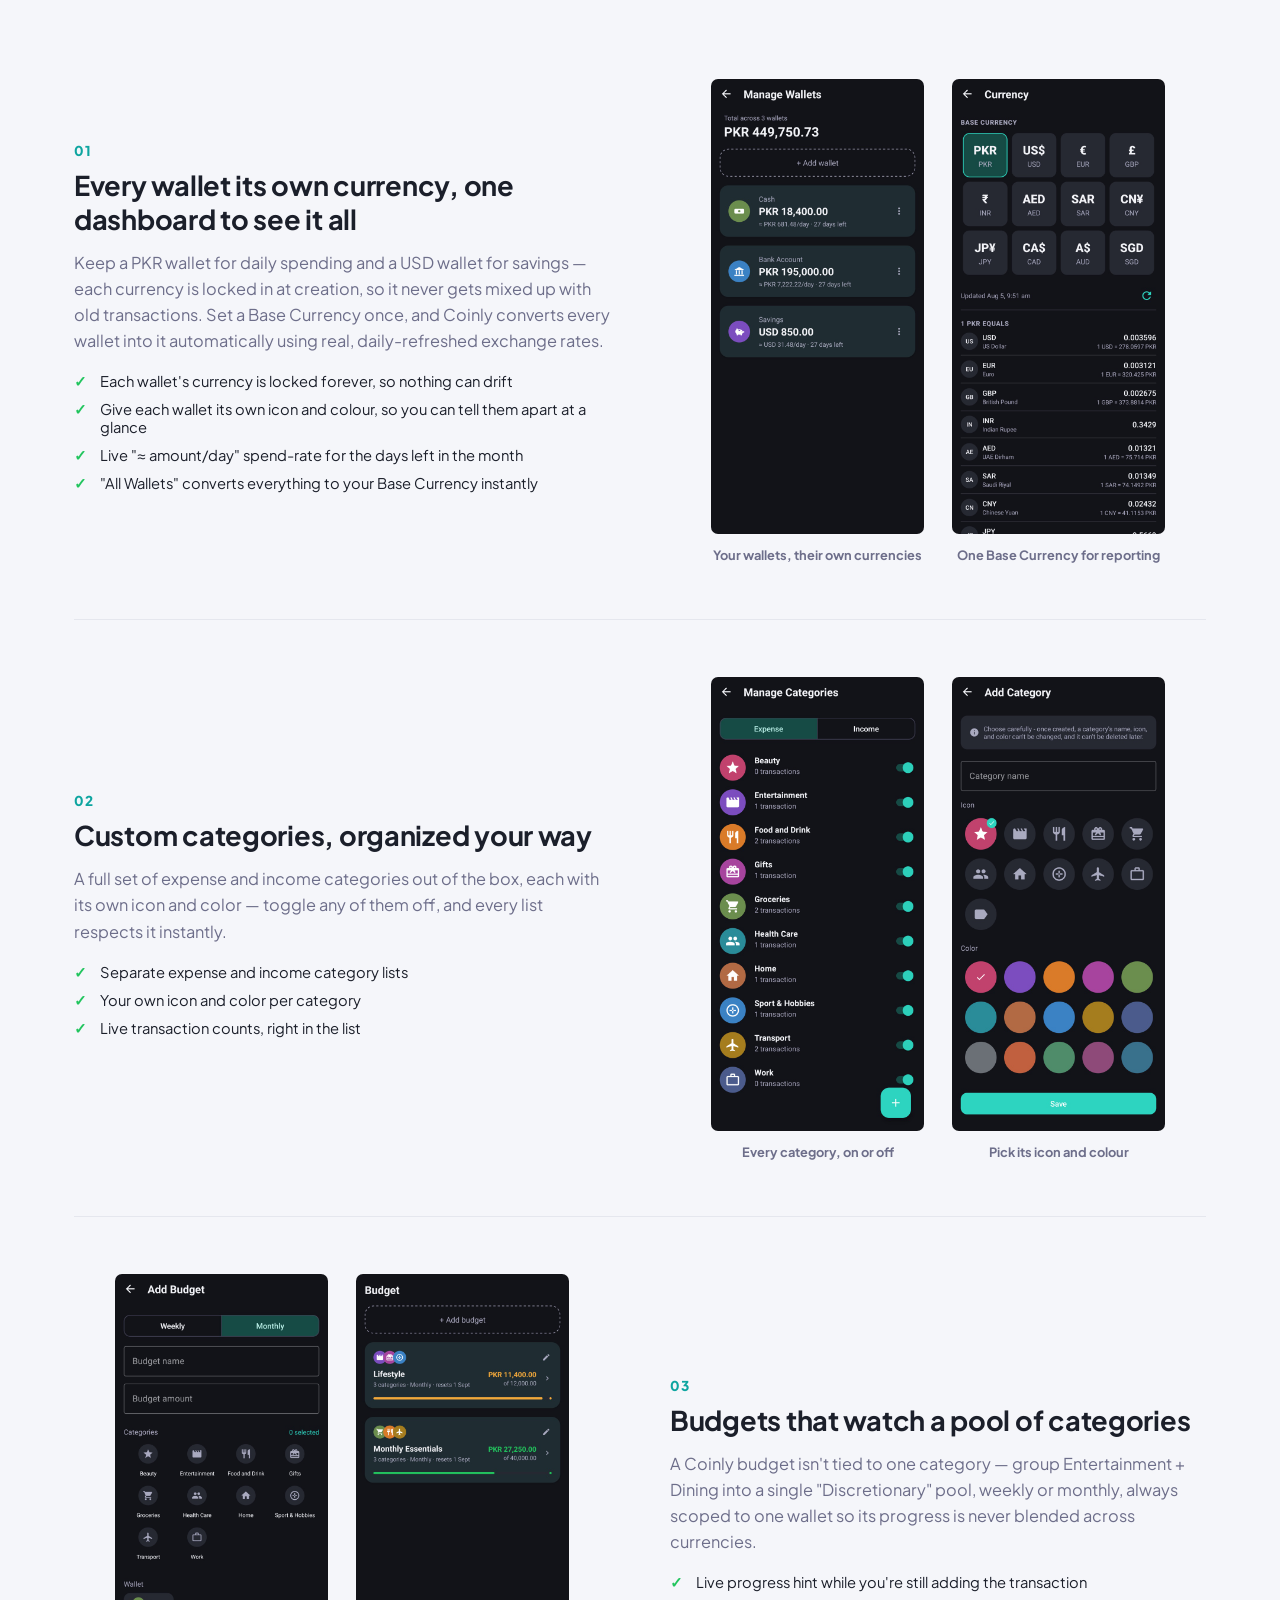
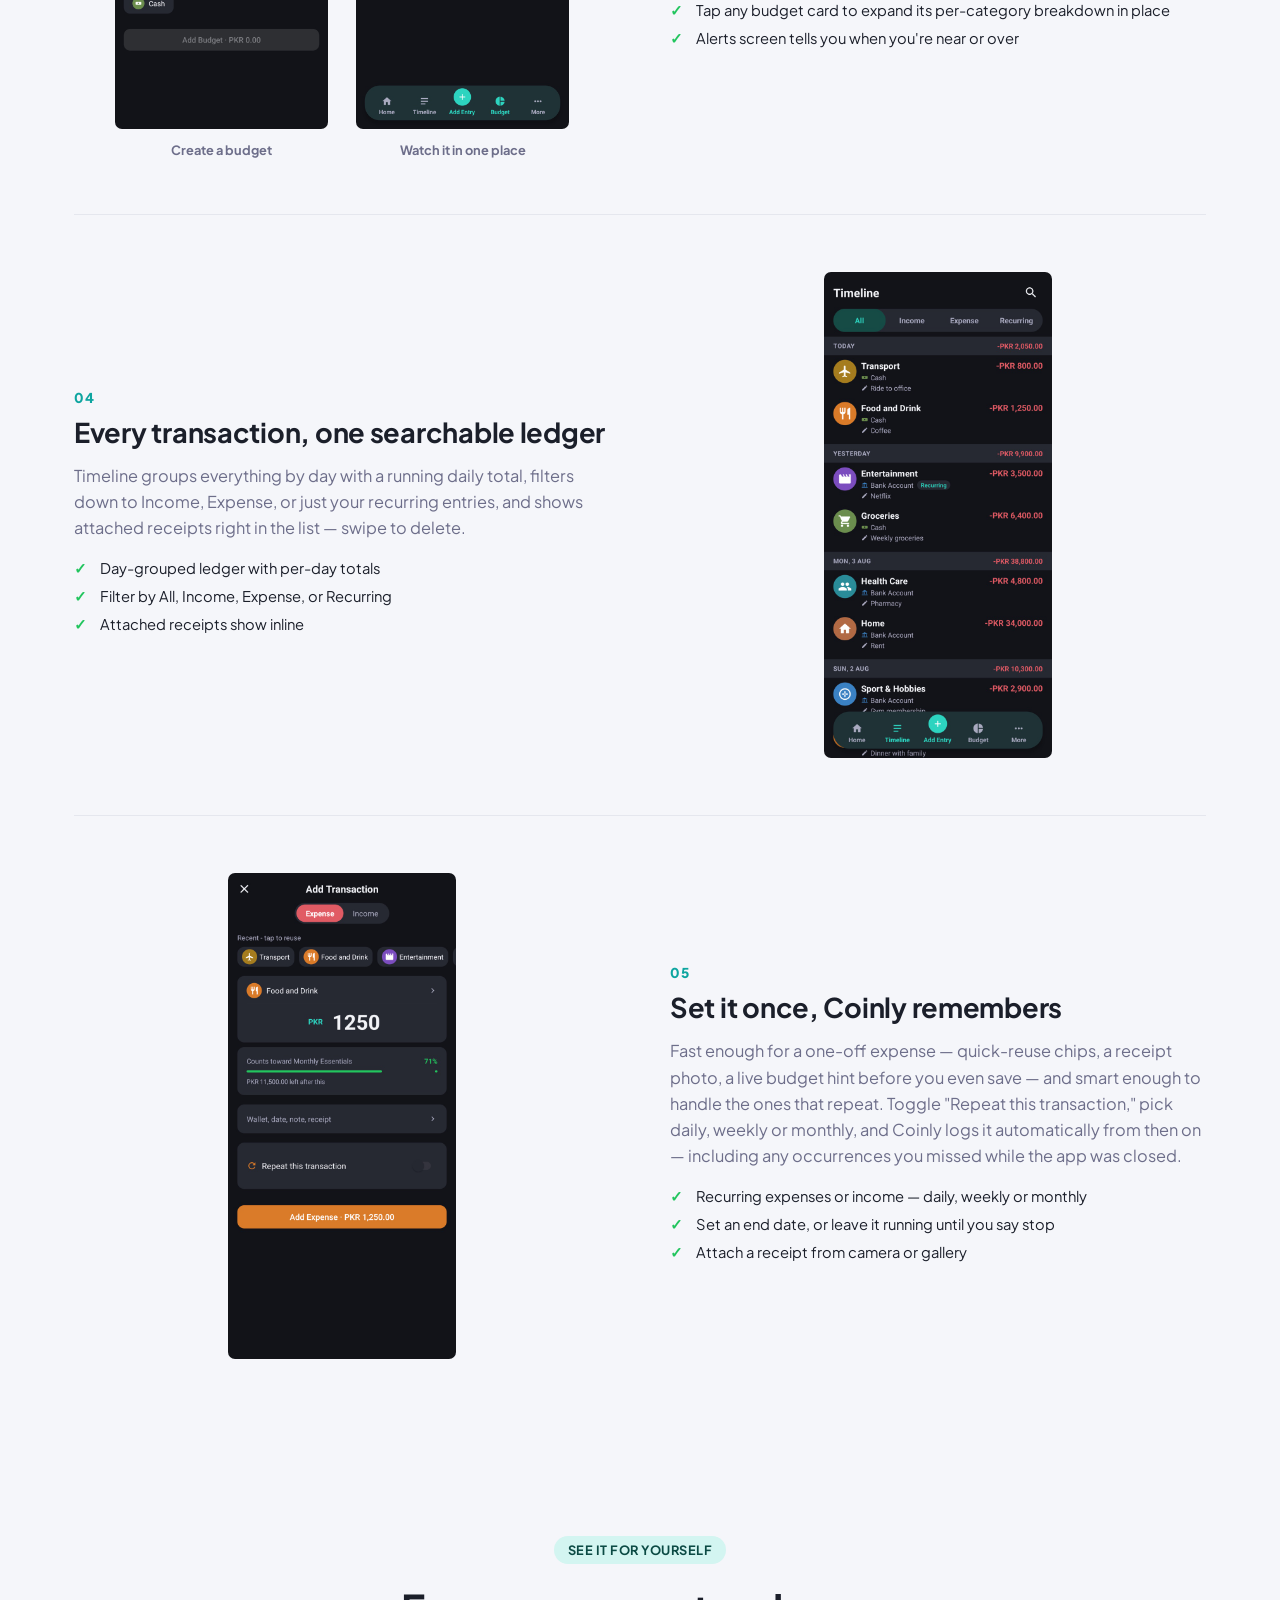
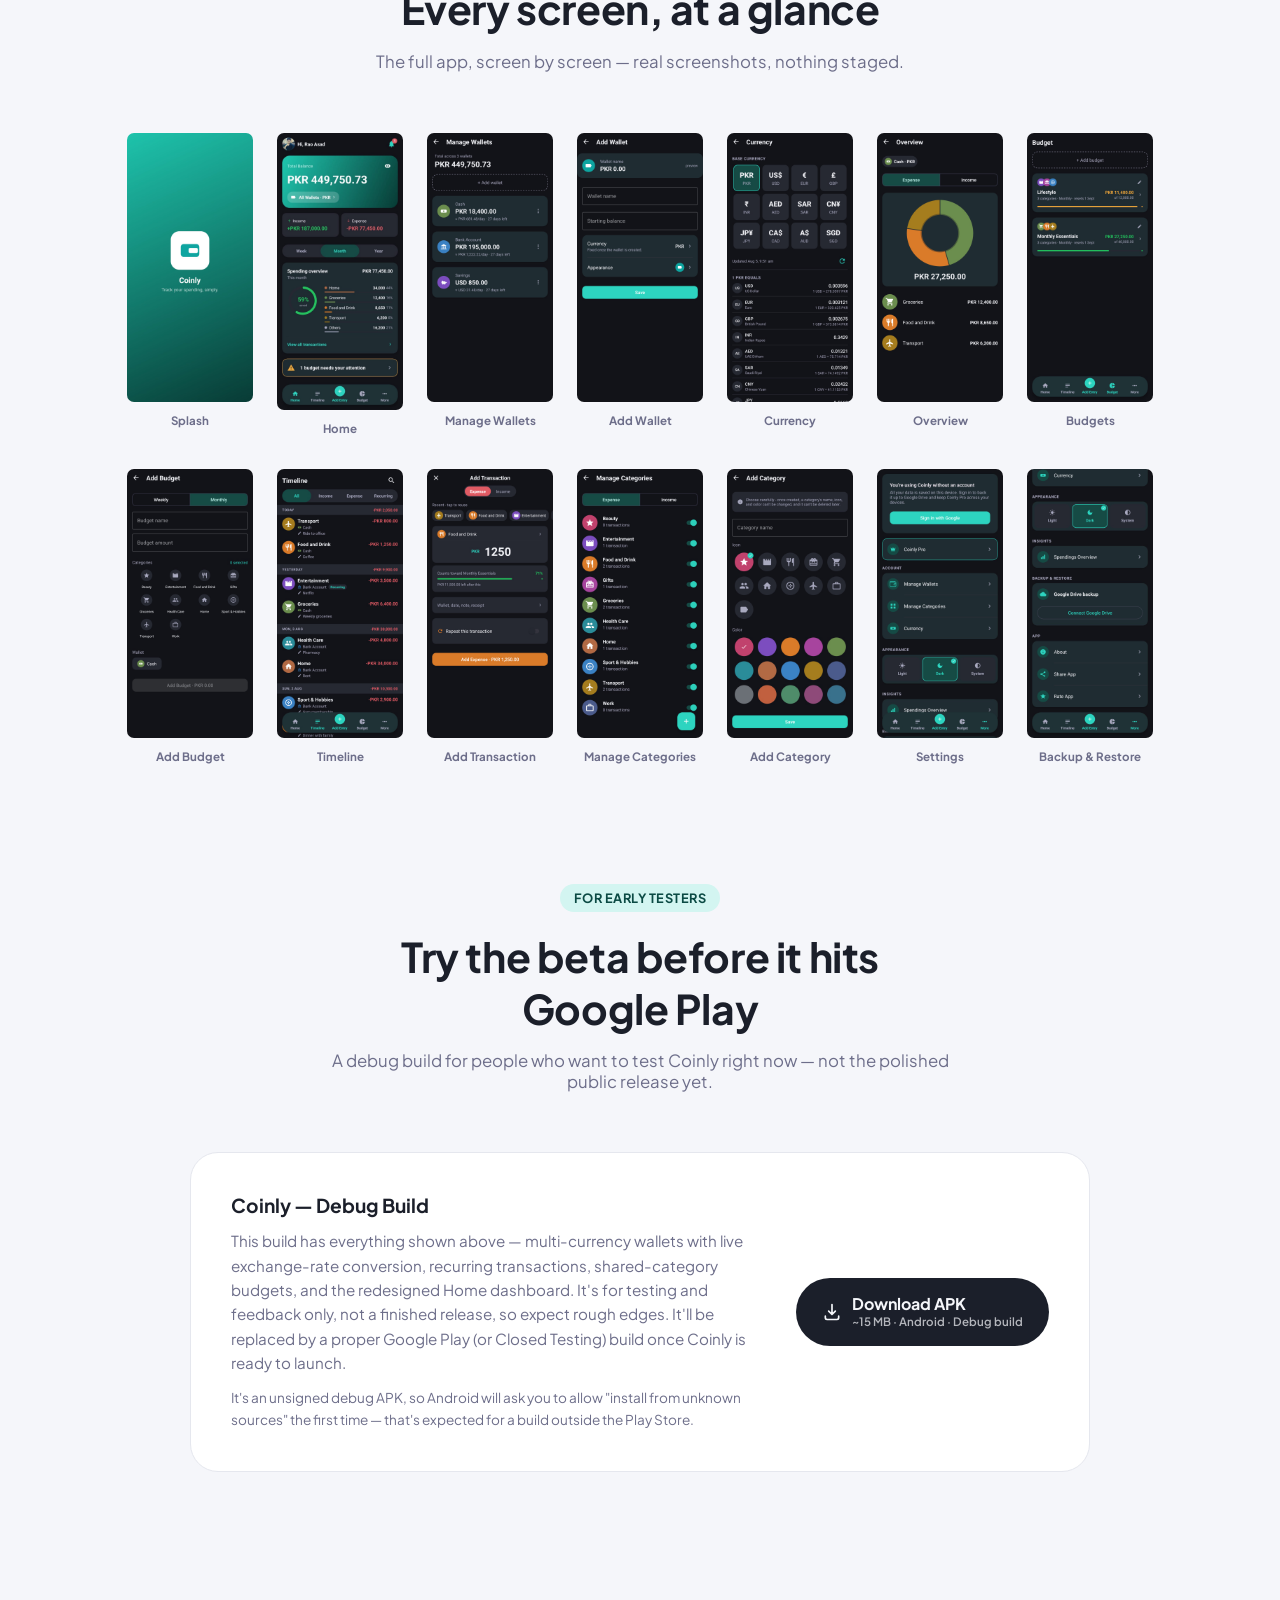
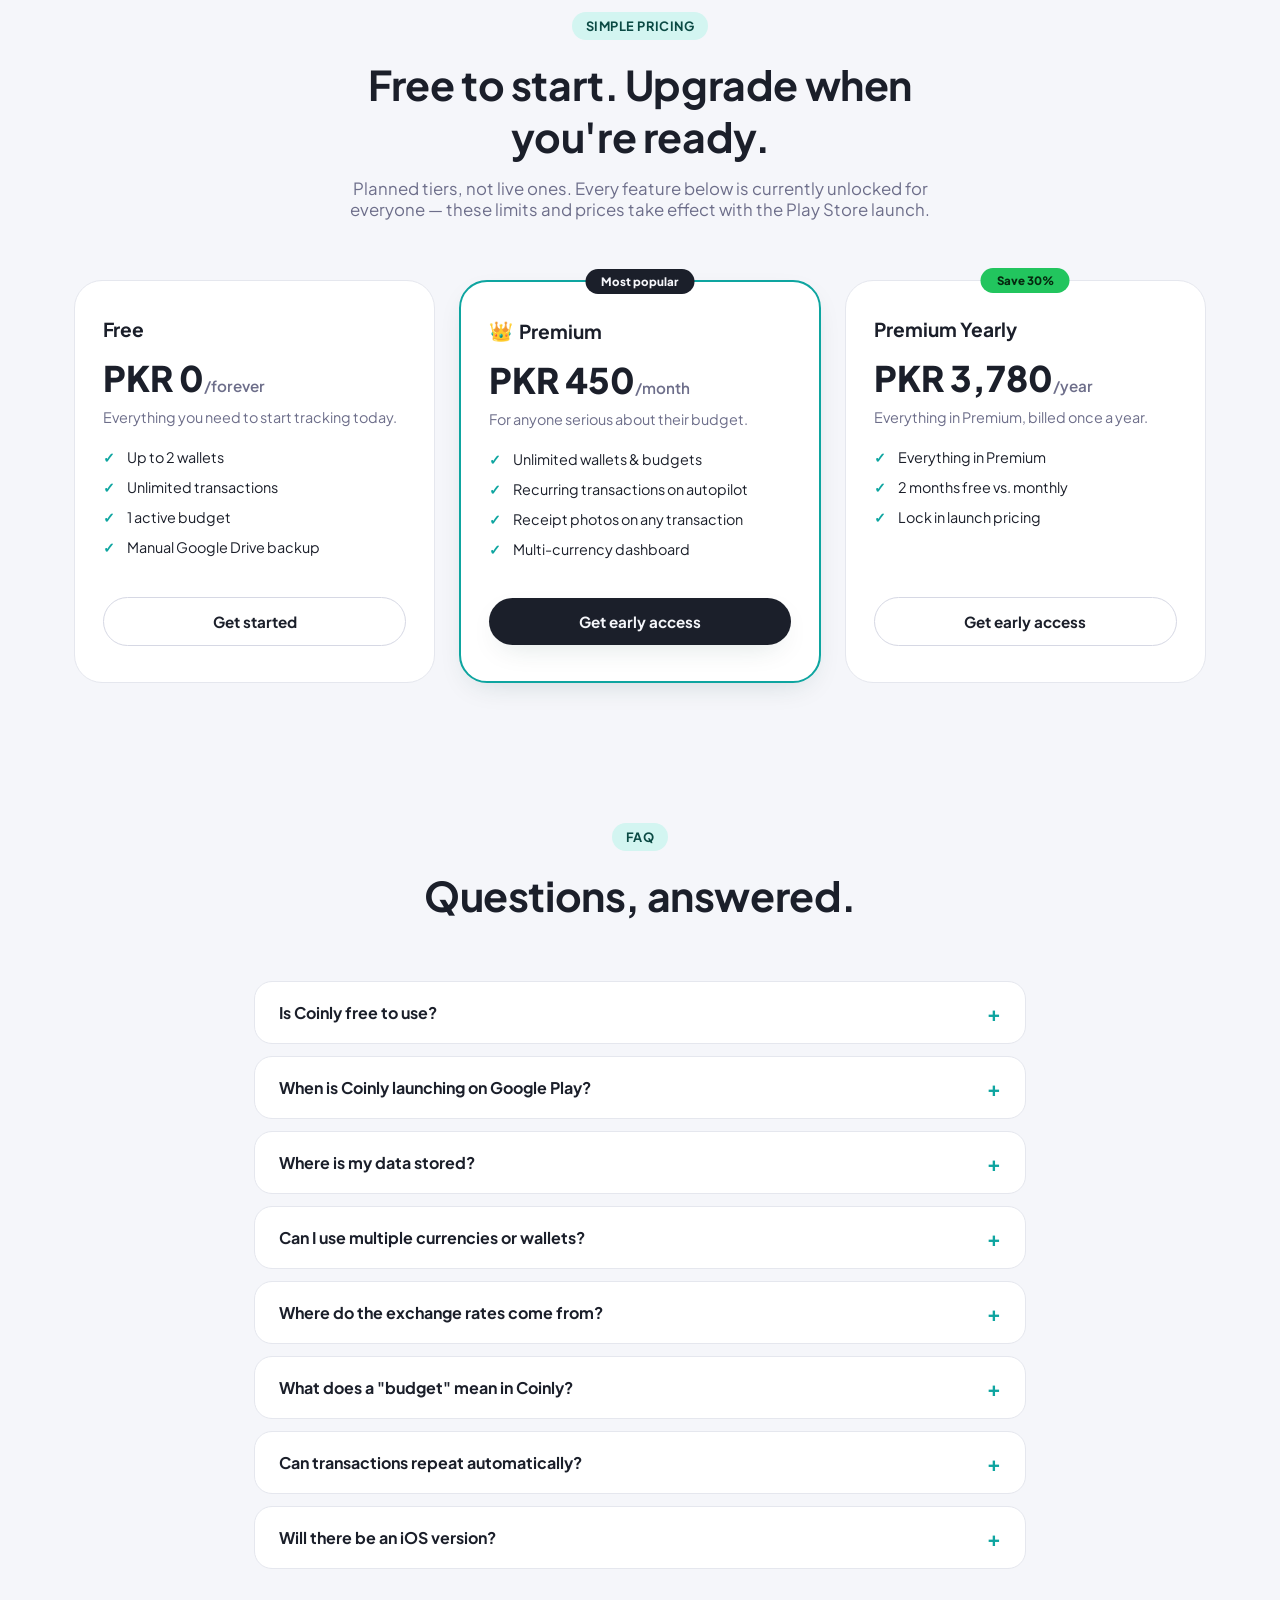
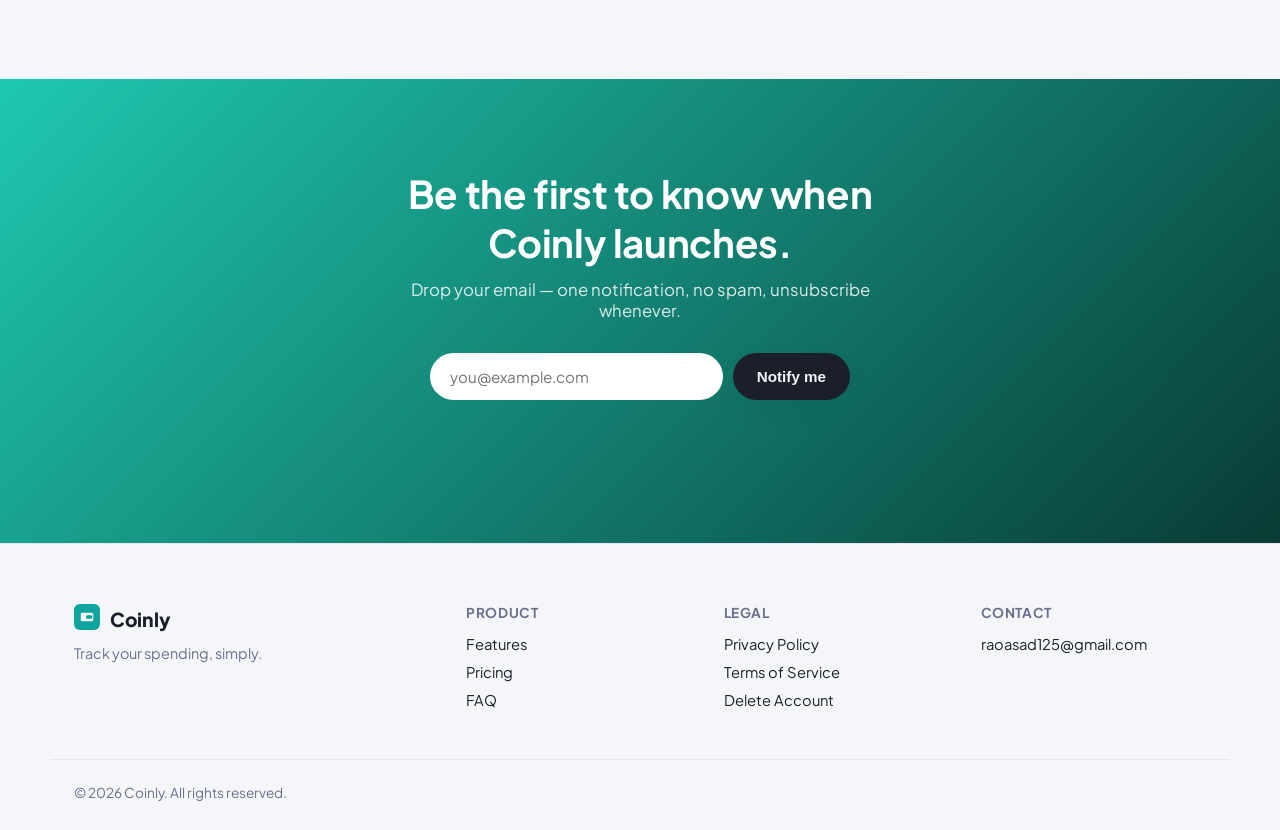
==== commit 209403cf: "Don't light a nav link before the visitor has scrolled to one On load the menu showed Privacy underl" ====
--- a/index.html
+++ b/index.html
@@ -34,7 +34,7 @@
 <link rel="preconnect" href="https://fonts.googleapis.com">
 <link rel="preconnect" href="https://fonts.gstatic.com" crossorigin>
 <link href="https://fonts.googleapis.com/css2?family=Plus+Jakarta+Sans:wght@400;500;600;700;800&display=swap" rel="stylesheet">
-<link rel="stylesheet" href="css/style.css?v=4">
+<link rel="stylesheet" href="css/style.css?v=5">
 <!-- Set before first paint: every scroll-reveal below starts at opacity 0 and is only
      brought back by JS. Without this flag, a failed or blocked script would leave the
      entire page blank rather than merely un-animated. -->
@@ -593,6 +593,6 @@
   </div>
 </footer>
 
-<script src="js/script.js?v=4"></script>
+<script src="js/script.js?v=5"></script>
 </body>
 </html>
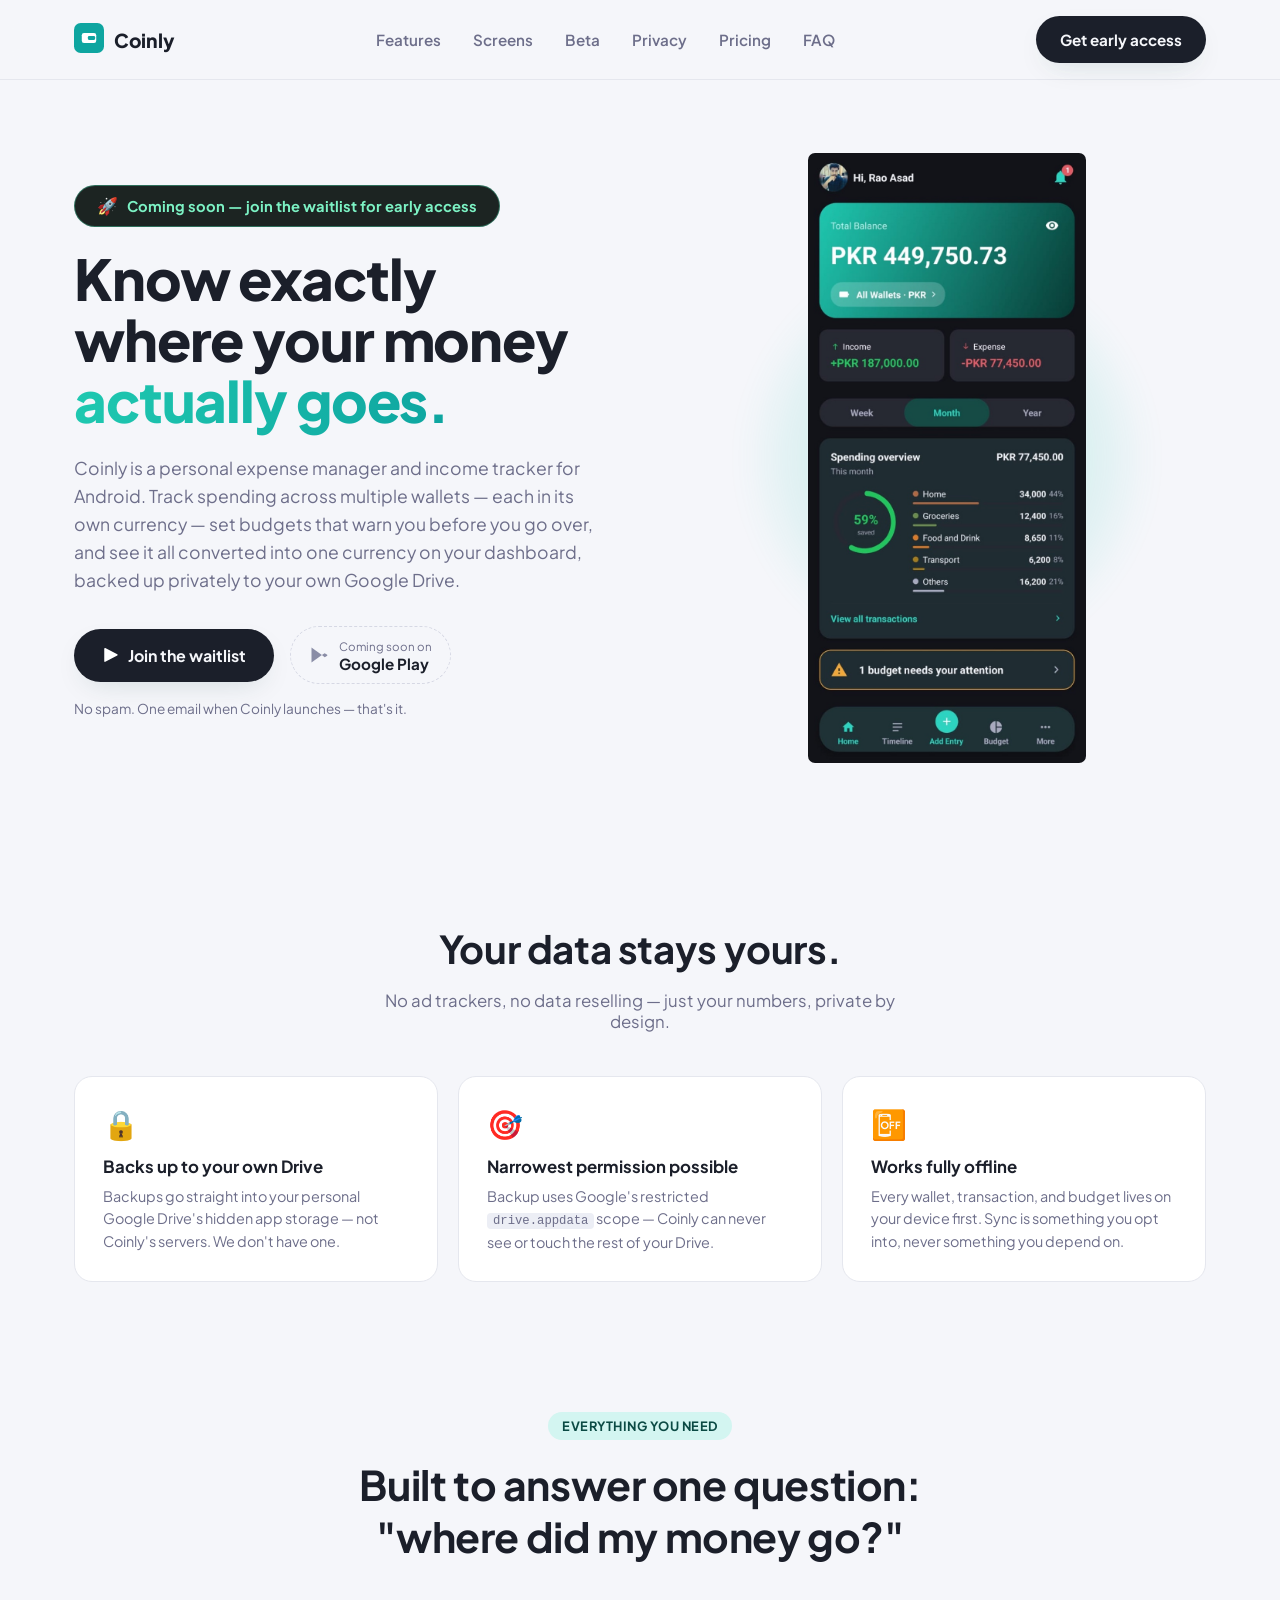
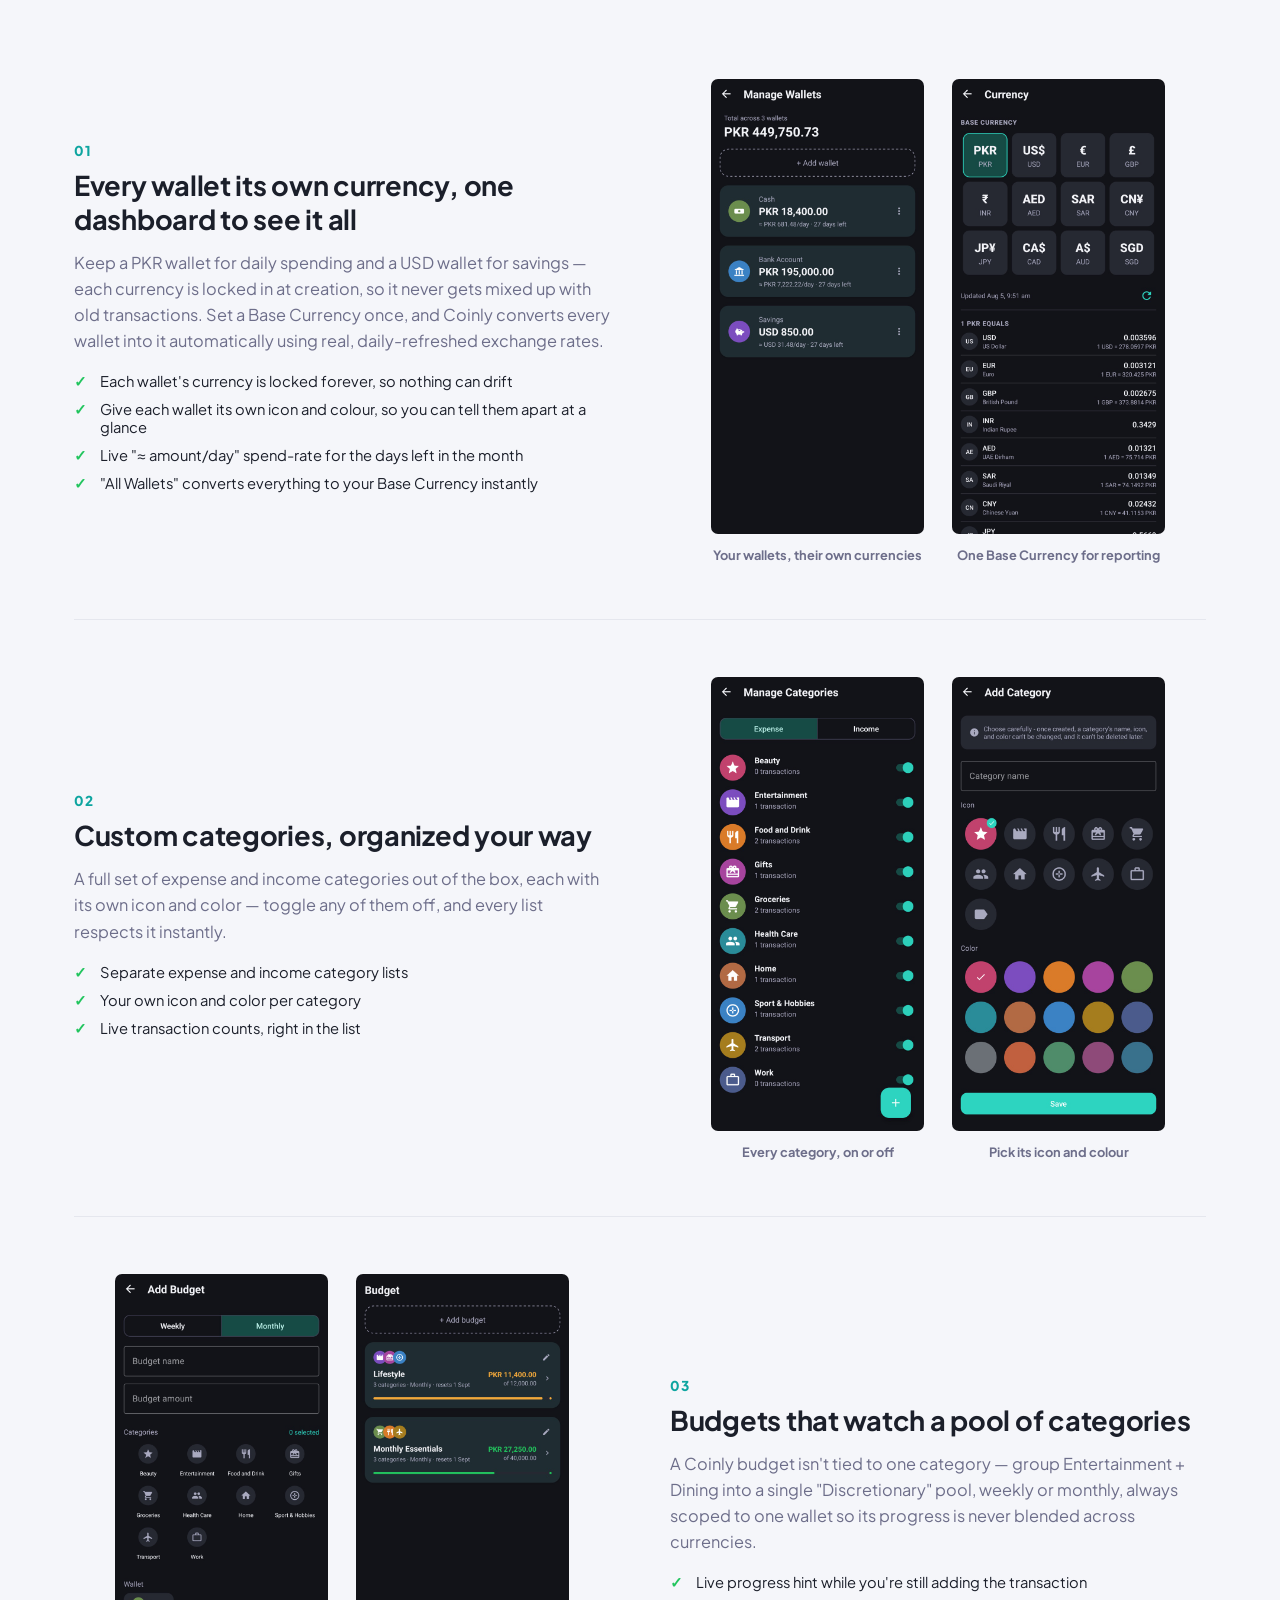
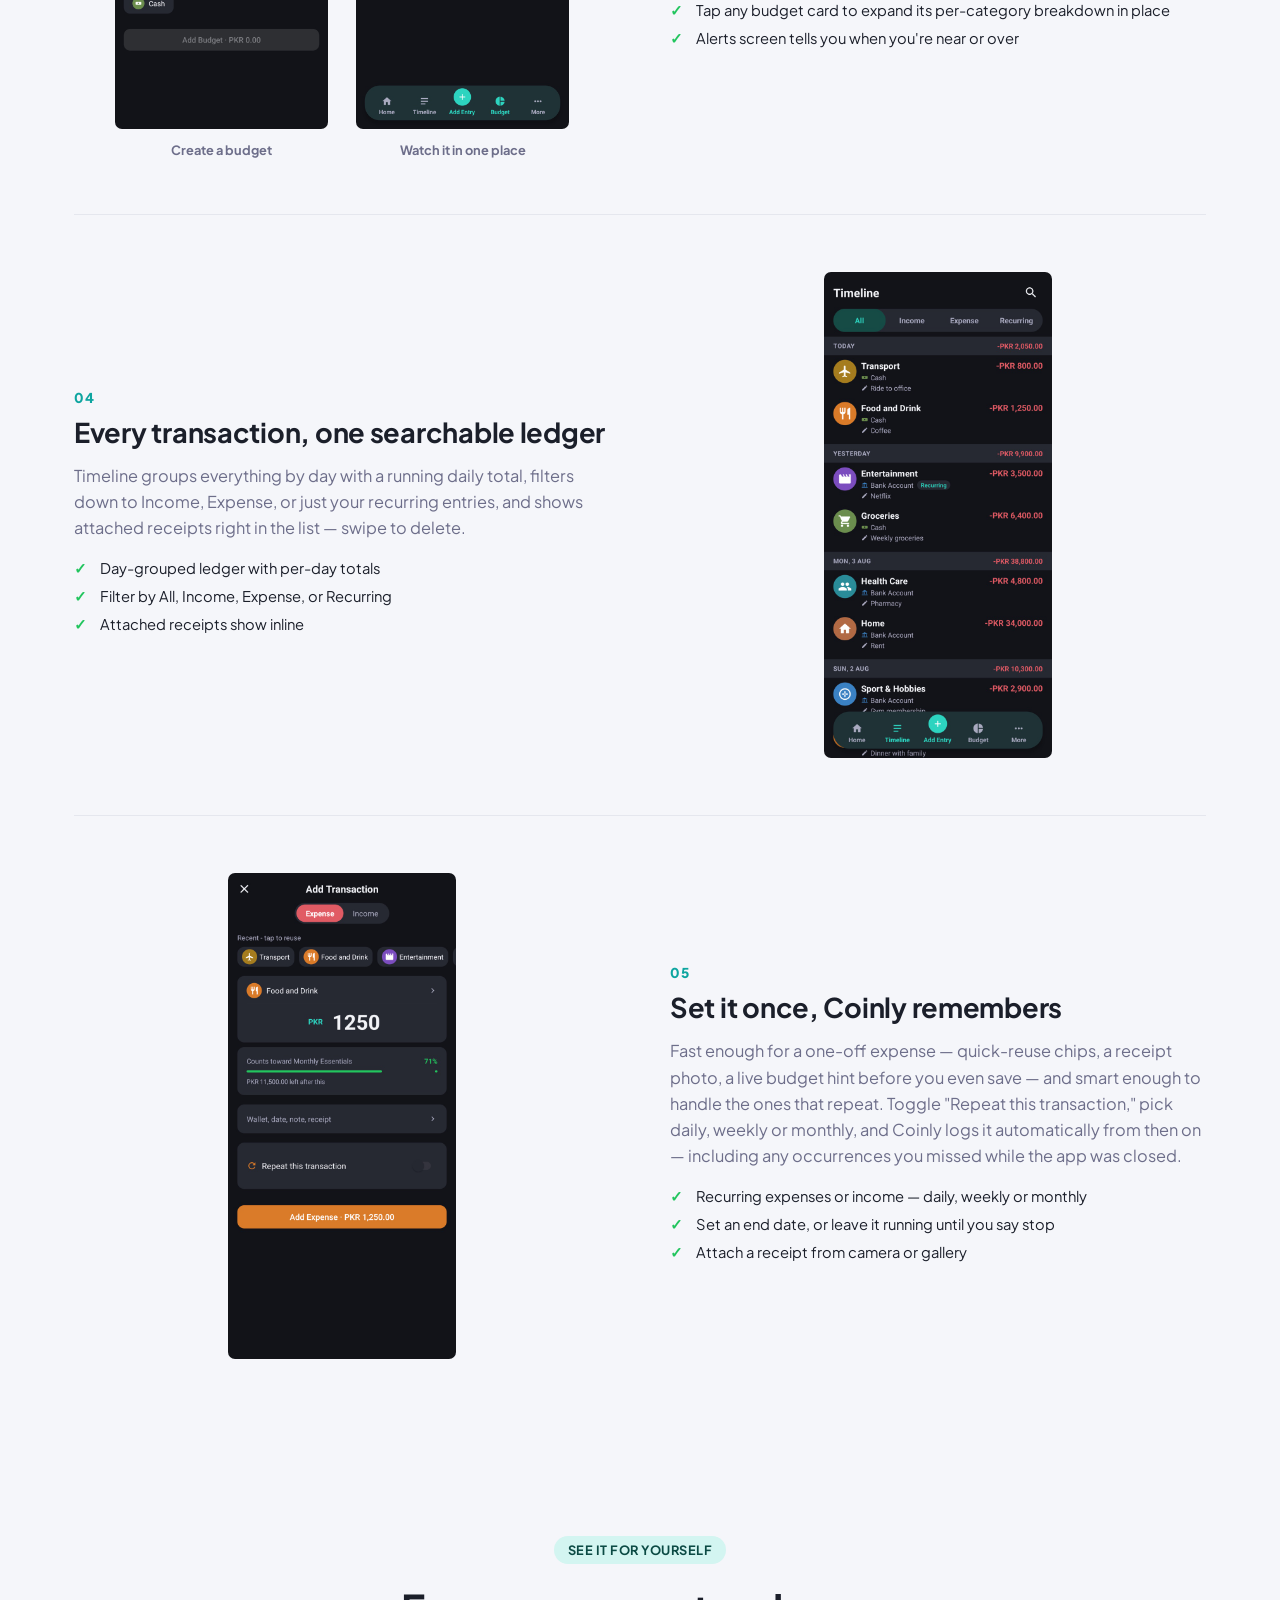
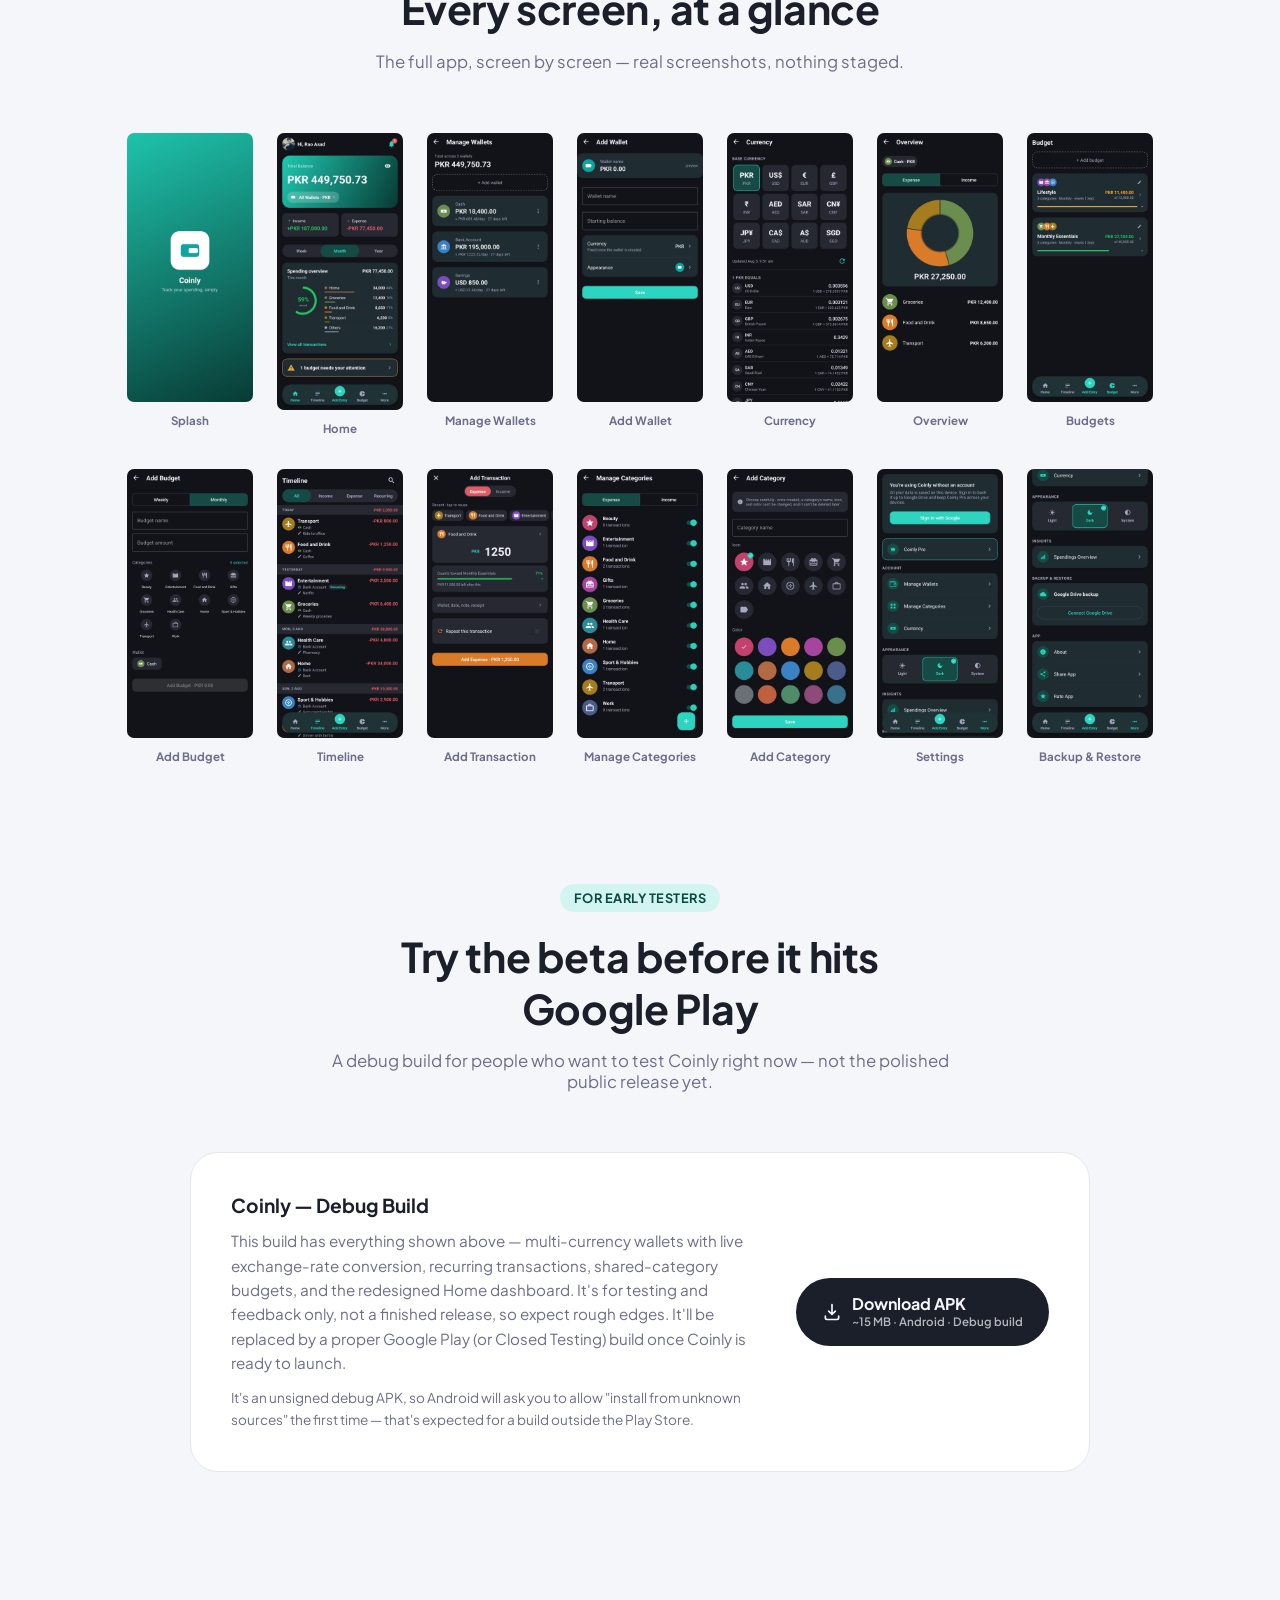
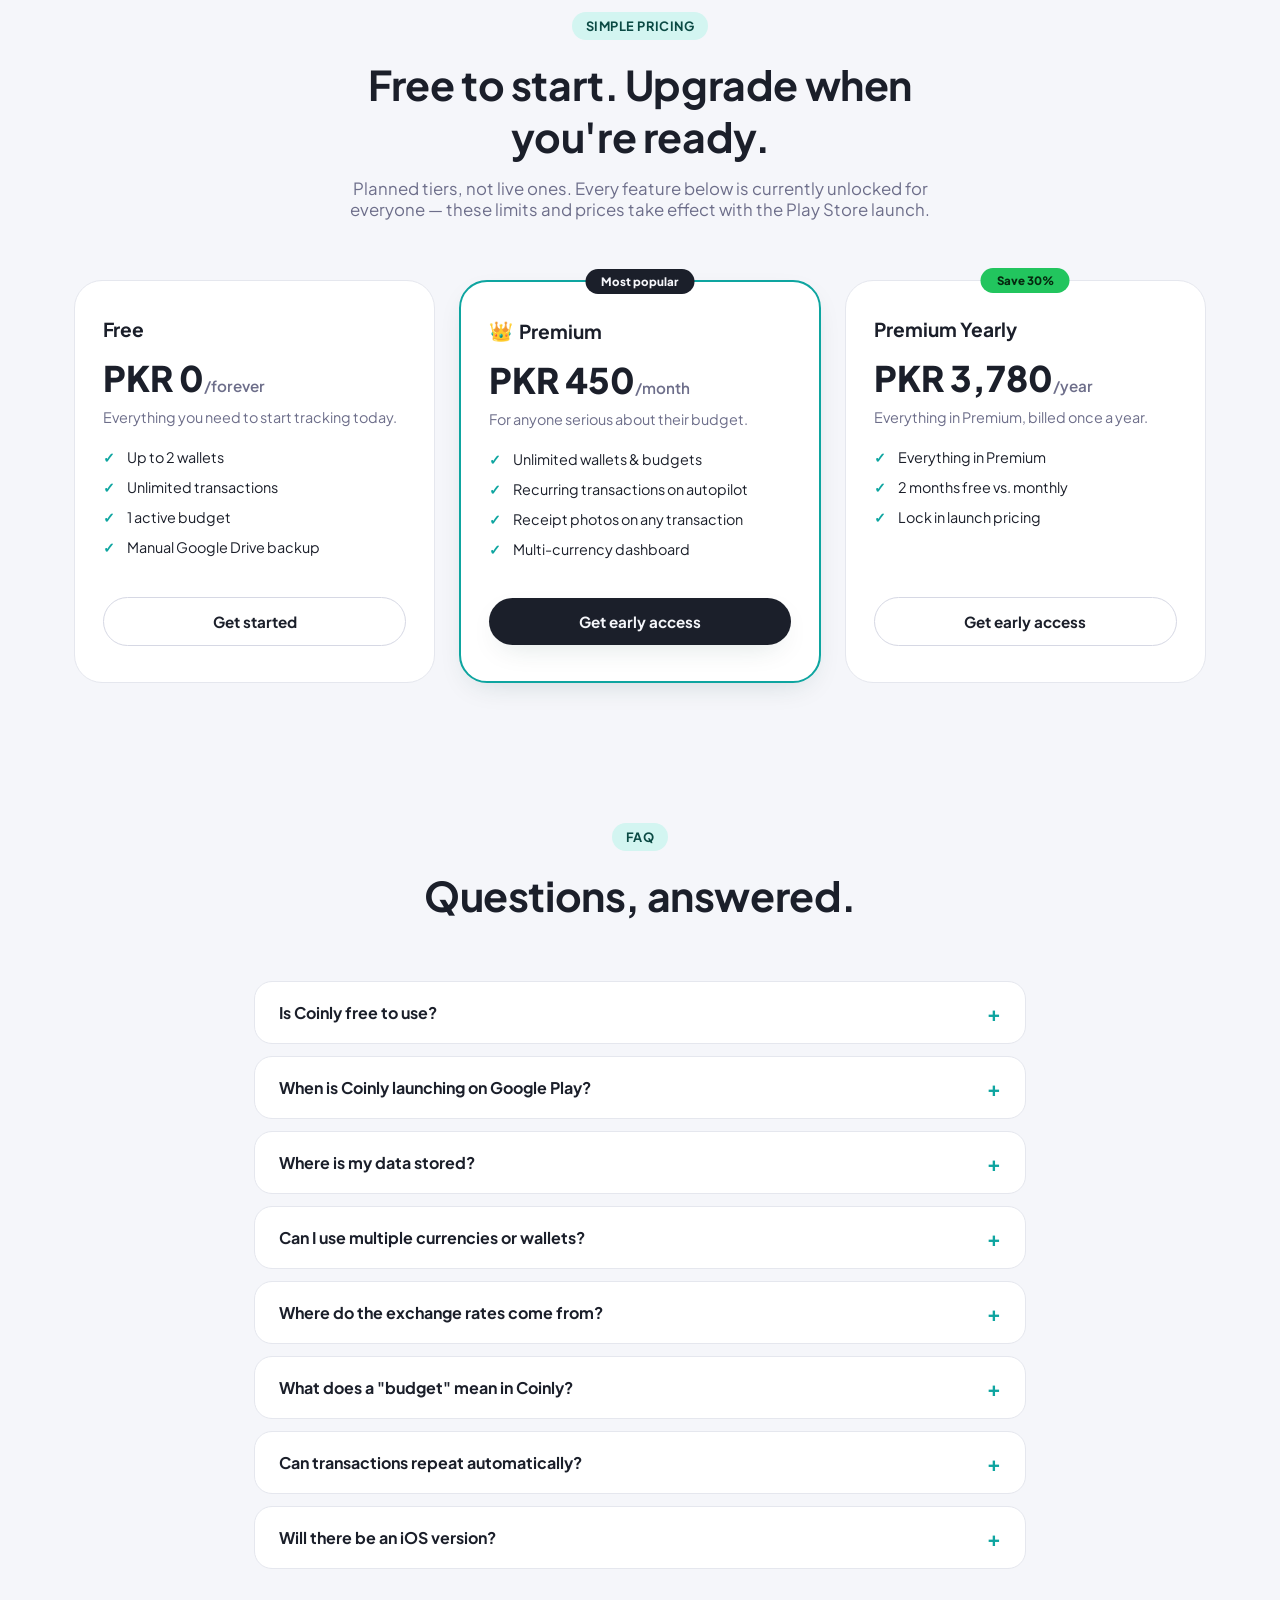
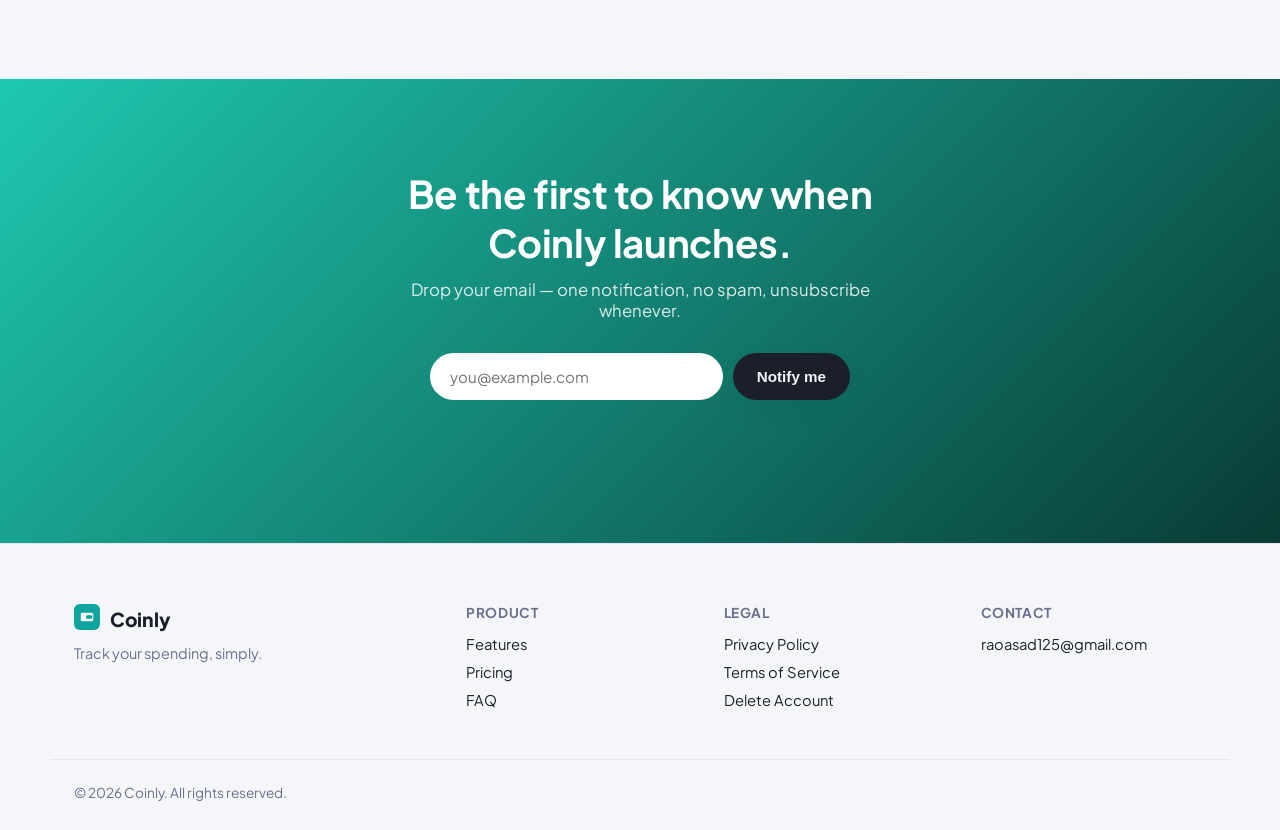
==== commit 2c8bb778: "SEO: target the terms people search, and describe the app to crawlers Retitled around "expense manag" ====
--- a/index.html
+++ b/index.html
@@ -3,17 +3,17 @@
 <head>
 <meta charset="UTF-8">
 <meta name="viewport" content="width=device-width, initial-scale=1.0">
-<title>Coinly — Track Your Spending, Simply | Expense &amp; Income Tracker for Android</title>
-<meta name="description" content="Coinly is a personal expense &amp; income tracker for Android. Multi-currency wallets converted automatically into one Base Currency, smart shared-category budgets, and private Google Drive backup.">
-<meta name="keywords" content="expense tracker, budget app, income tracker, personal finance app, Android expense tracker, budget tracker, money management app, Coinly">
+<title>Coinly — Expense Manager &amp; Income Tracker App for Android</title>
+<meta name="description" content="Free expense manager and income tracker for Android. Multi-currency wallets, smart budgets, recurring entries — offline, with private Google Drive backup.">
+<meta name="keywords" content="expense manager, expense tracker, income tracker, expense and income tracker, budget app, money manager, spending tracker, personal finance app, Android expense manager, multi currency expense tracker, offline budget app, daily expense manager, Coinly">
 <meta name="author" content="Coinly">
 <meta name="robots" content="index, follow">
 <meta name="theme-color" content="#083B35">
 <!-- Update this (and og:url, og:image, twitter:image below) if a custom domain replaces the Vercel one -->
 <link rel="canonical" href="https://coinly-web.vercel.app/">
 
-<meta property="og:title" content="Coinly — Track Your Spending, Simply">
-<meta property="og:description" content="Multi-currency wallets converted into one Base Currency, smart shared-category budgets, and private Google Drive backup for Android.">
+<meta property="og:title" content="Coinly — Expense Manager &amp; Income Tracker for Android">
+<meta property="og:description" content="Free expense manager and income tracker for Android. Multi-currency wallets, smart budgets, and private Google Drive backup.">
 <meta property="og:type" content="website">
 <meta property="og:url" content="https://coinly-web.vercel.app/">
 <meta property="og:site_name" content="Coinly">
@@ -24,8 +24,8 @@
 <meta property="og:image:alt" content="Coinly — expense and income tracker for Android">
 
 <meta name="twitter:card" content="summary_large_image">
-<meta name="twitter:title" content="Coinly — Track Your Spending, Simply">
-<meta name="twitter:description" content="Multi-currency wallets converted into one Base Currency, smart shared-category budgets, and private Google Drive backup for Android.">
+<meta name="twitter:title" content="Coinly — Expense Manager &amp; Income Tracker for Android">
+<meta name="twitter:description" content="Free expense manager and income tracker for Android. Multi-currency wallets, smart budgets, and private Google Drive backup.">
 <meta name="twitter:image" content="https://coinly-web.vercel.app/assets/og-image.jpg">
 
 <link rel="icon" href="assets/favicon.svg" type="image/svg+xml">
@@ -34,7 +34,7 @@
 <link rel="preconnect" href="https://fonts.googleapis.com">
 <link rel="preconnect" href="https://fonts.gstatic.com" crossorigin>
 <link href="https://fonts.googleapis.com/css2?family=Plus+Jakarta+Sans:wght@400;500;600;700;800&display=swap" rel="stylesheet">
-<link rel="stylesheet" href="css/style.css?v=5">
+<link rel="stylesheet" href="css/style.css?v=6">
 <!-- Set before first paint: every scroll-reveal below starts at opacity 0 and is only
      brought back by JS. Without this flag, a failed or blocked script would leave the
      entire page blank rather than merely un-animated. -->
@@ -45,14 +45,134 @@
   "@context": "https://schema.org",
   "@type": "MobileApplication",
   "name": "Coinly",
-  "operatingSystem": "Android",
+  "alternateName": "Coinly Expense Manager",
+  "operatingSystem": "Android 6.0+",
   "applicationCategory": "FinanceApplication",
-  "description": "A personal expense & income tracker for Android with multi-currency wallets converted into one Base Currency, shared-category budgets, and private Google Drive backup.",
+  "applicationSubCategory": "Expense Manager",
+  "url": "https://coinly-web.vercel.app/",
+  "description": "Coinly is a free expense manager and income tracker for Android. Keep multiple wallets each in its own currency, converted into one Base Currency with daily exchange rates; set budgets across a pool of categories; log recurring transactions and receipt photos; and back everything up privately to your own Google Drive. Works fully offline and needs no account.",
+  "featureList": [
+    "Multi-currency wallets with a locked per-wallet currency",
+    "Base Currency reporting using daily-refreshed exchange rates",
+    "Budgets that watch a shared pool of categories, weekly or monthly",
+    "Recurring transactions - daily, weekly or monthly, with an optional end date",
+    "Day-grouped transaction timeline with search and filters",
+    "Custom categories with their own icon and colour",
+    "Receipt photos from camera or gallery",
+    "Private Google Drive backup and restore",
+    "Works fully offline, no account required"
+  ],
+  "screenshot": [
+    "https://coinly-web.vercel.app/assets/screenshots/home.jpg",
+    "https://coinly-web.vercel.app/assets/screenshots/wallets.jpg",
+    "https://coinly-web.vercel.app/assets/screenshots/budget.jpg",
+    "https://coinly-web.vercel.app/assets/screenshots/timeline.jpg",
+    "https://coinly-web.vercel.app/assets/screenshots/overview.jpg"
+  ],
+  "image": "https://coinly-web.vercel.app/assets/og-image.jpg",
+  "softwareVersion": "2.0.0",
   "offers": {
     "@type": "Offer",
     "price": "0",
-    "priceCurrency": "PKR"
+    "priceCurrency": "USD",
+    "availability": "https://schema.org/PreOrder"
+  },
+  "author": {
+    "@type": "Organization",
+    "name": "Coinly",
+    "url": "https://coinly-web.vercel.app/"
+  },
+  "publisher": {
+    "@type": "Organization",
+    "name": "Coinly",
+    "url": "https://coinly-web.vercel.app/",
+    "logo": {
+      "@type": "ImageObject",
+      "url": "https://coinly-web.vercel.app/assets/icons/icon-512.png"
+    }
   }
+}
+</script>
+<script type="application/ld+json">
+{
+  "@context": "https://schema.org",
+  "@type": "WebSite",
+  "name": "Coinly",
+  "url": "https://coinly-web.vercel.app/",
+  "description": "Free expense manager and income tracker for Android.",
+  "inLanguage": "en"
+}
+</script>
+<script type="application/ld+json">
+{
+  "@context": "https://schema.org",
+  "@type": "FAQPage",
+  "mainEntity": [
+    {
+      "@type": "Question",
+      "name": "Is Coinly free to use?",
+      "acceptedAnswer": {
+        "@type": "Answer",
+        "text": "Yes — and right now everything in it is. Wallets, budgets, transactions, recurring entries, receipt photos and Google Drive backup are all unlocked, with no account required. A Premium tier is planned for launch; the tiers on this page are the shape we're aiming for, not limits the current build enforces."
+      }
+    },
+    {
+      "@type": "Question",
+      "name": "When is Coinly launching on Google Play?",
+      "acceptedAnswer": {
+        "@type": "Answer",
+        "text": "Coinly is in final testing right now. Join the waitlist below and you'll get one email the moment it's live — nothing else."
+      }
+    },
+    {
+      "@type": "Question",
+      "name": "Where is my data stored?",
+      "acceptedAnswer": {
+        "@type": "Answer",
+        "text": "On your device, first and always. Backups are optional and go directly into your own Google Drive's private app storage — Coinly has no servers of its own and never sees your data."
+      }
+    },
+    {
+      "@type": "Question",
+      "name": "Can I use multiple currencies or wallets?",
+      "acceptedAnswer": {
+        "@type": "Answer",
+        "text": "Yes — each wallet has its own currency, chosen once and locked forever so it never gets mixed up with old transactions or budgets. Set a Base Currency anytime, and Coinly converts everything into it automatically using daily-refreshed real exchange rates whenever you view \"All Wallets.\" Look at a single wallet on its own and it always stays in its native currency, unconverted."
+      }
+    },
+    {
+      "@type": "Question",
+      "name": "Where do the exchange rates come from?",
+      "acceptedAnswer": {
+        "@type": "Answer",
+        "text": "Real rates, refreshed daily and cached on your device — no manual entry, no guessing. Changing your Base Currency later never breaks old conversions, since the cache is anchored independently of whatever currency you're reporting in."
+      }
+    },
+    {
+      "@type": "Question",
+      "name": "What does a \"budget\" mean in Coinly?",
+      "acceptedAnswer": {
+        "@type": "Answer",
+        "text": "A budget watches one or more categories combined into a shared pool — for example \"Discretionary\" = Entertainment + Dining — weekly or monthly, always scoped to exactly one wallet, in that wallet's own currency."
+      }
+    },
+    {
+      "@type": "Question",
+      "name": "Can transactions repeat automatically?",
+      "acceptedAnswer": {
+        "@type": "Answer",
+        "text": "Yes. Toggle \"Repeat this transaction\" on any expense or income, choose daily, weekly or monthly, and optionally set an end date. Coinly logs it automatically from then on — recurring entries even get their own filter in Timeline."
+      }
+    },
+    {
+      "@type": "Question",
+      "name": "Will there be an iOS version?",
+      "acceptedAnswer": {
+        "@type": "Answer",
+        "text": "Coinly is Android-first for now. If there's enough demand, iOS is on the table down the line."
+      }
+    }
+  ]
 }
 </script>
 </head>
@@ -98,7 +218,7 @@
       <span class="coming-soon-badge"><span class="badge-emoji" aria-hidden="true">🚀</span>Coming soon — join the waitlist for early access</span>
       <h1>Know exactly<br>where your money<br><span class="text-gradient">actually goes.</span></h1>
       <p class="hero-sub">
-        Coinly is a personal expense &amp; income tracker for Android. Track spending across
+        Coinly is a personal expense manager and income tracker for Android. Track spending across
         multiple wallets — each in its own currency — set budgets that warn you before you go
         over, and see it all converted into one currency on your dashboard, backed up privately
         to your own Google Drive.
@@ -121,7 +241,7 @@
       <div class="phone-frame">
         <div class="phone-screen">
           <div class="shot">
-            <img src="assets/screenshots/home.jpg" alt="Coinly Home dashboard showing total balance, income/expense breakdown, and top spending categories" loading="eager">
+            <img width="720" height="1580" src="assets/screenshots/home.jpg" alt="Coinly Home dashboard showing total balance, income/expense breakdown, and top spending categories" loading="eager">
           </div>
         </div>
       </div>
@@ -184,7 +304,7 @@
             <div class="mini-phone">
               <div class="mini-screen">
                 <div class="shot">
-                  <img src="assets/screenshots/wallets.jpg" alt="Coinly Manage Wallets screen showing a PKR wallet and a USD wallet, each with a daily spend-rate projection" loading="lazy">
+                  <img width="720" height="1536" src="assets/screenshots/wallets.jpg" alt="Coinly Manage Wallets screen showing a PKR wallet and a USD wallet, each with a daily spend-rate projection" loading="lazy">
                 </div>
               </div>
             </div>
@@ -194,7 +314,7 @@
             <div class="mini-phone">
               <div class="mini-screen">
                 <div class="shot">
-                  <img src="assets/screenshots/currency.jpg" alt="Coinly Currency screen showing the Base Currency picker and a live exchange rate list" loading="lazy">
+                  <img width="720" height="1536" src="assets/screenshots/currency.jpg" alt="Coinly Currency screen showing the Base Currency picker and a live exchange rate list" loading="lazy">
                 </div>
               </div>
             </div>
@@ -220,7 +340,7 @@
             <div class="mini-phone">
               <div class="mini-screen">
                 <div class="shot">
-                  <img src="assets/screenshots/categories.jpg" alt="Coinly Manage Categories screen showing colorful expense categories with icons and per-category transaction counts" loading="lazy">
+                  <img width="720" height="1536" src="assets/screenshots/categories.jpg" alt="Coinly Manage Categories screen showing colorful expense categories with icons and per-category transaction counts" loading="lazy">
                 </div>
               </div>
             </div>
@@ -230,7 +350,7 @@
             <div class="mini-phone">
               <div class="mini-screen">
                 <div class="shot">
-                  <img src="assets/screenshots/add-category.jpg" alt="Coinly Add Category screen showing the icon and colour pickers for a new category" loading="lazy">
+                  <img width="720" height="1536" src="assets/screenshots/add-category.jpg" alt="Coinly Add Category screen showing the icon and colour pickers for a new category" loading="lazy">
                 </div>
               </div>
             </div>
@@ -257,7 +377,7 @@
             <div class="mini-phone">
               <div class="mini-screen">
                 <div class="shot">
-                  <img src="assets/screenshots/add-budget.jpg" alt="Coinly Add Budget screen showing weekly/monthly toggle, budget amount, and category selection" loading="lazy">
+                  <img width="720" height="1536" src="assets/screenshots/add-budget.jpg" alt="Coinly Add Budget screen showing weekly/monthly toggle, budget amount, and category selection" loading="lazy">
                 </div>
               </div>
             </div>
@@ -267,7 +387,7 @@
             <div class="mini-phone">
               <div class="mini-screen">
                 <div class="shot">
-                  <img src="assets/screenshots/budget.jpg" alt="Coinly Budget screen showing a Monthly Budget expanded with its per-category breakdown" loading="lazy">
+                  <img width="720" height="1536" src="assets/screenshots/budget.jpg" alt="Coinly Budget screen showing a Monthly Budget expanded with its per-category breakdown" loading="lazy">
                 </div>
               </div>
             </div>
@@ -293,7 +413,7 @@
           <div class="mini-phone">
             <div class="mini-screen">
               <div class="shot">
-                <img src="assets/screenshots/timeline.jpg" alt="Coinly Timeline screen showing transactions grouped by day with running totals" loading="lazy">
+                <img width="720" height="1536" src="assets/screenshots/timeline.jpg" alt="Coinly Timeline screen showing transactions grouped by day with running totals" loading="lazy">
               </div>
             </div>
           </div>
@@ -319,7 +439,7 @@
           <div class="mini-phone">
             <div class="mini-screen">
               <div class="shot">
-                <img src="assets/screenshots/add-transaction.jpg" alt="Coinly Add Transaction screen showing recent category chips and a live monthly budget hint" loading="lazy">
+                <img width="720" height="1536" src="assets/screenshots/add-transaction.jpg" alt="Coinly Add Transaction screen showing recent category chips and a live monthly budget hint" loading="lazy">
               </div>
             </div>
           </div>
@@ -338,59 +458,59 @@
     </div>
     <div class="gallery-grid reveal">
       <div class="mini-phone-group">
-        <div class="mini-phone"><div class="mini-screen"><div class="shot"><img src="assets/screenshots/splash.jpg" alt="Coinly splash screen" loading="lazy"></div></div></div>
+        <div class="mini-phone"><div class="mini-screen"><div class="shot"><img width="720" height="1536" src="assets/screenshots/splash.jpg" alt="Coinly splash screen" loading="lazy"></div></div></div>
         <span class="mini-caption">Splash</span>
       </div>
       <div class="mini-phone-group">
-        <div class="mini-phone"><div class="mini-screen"><div class="shot"><img src="assets/screenshots/home.jpg" alt="Coinly Home dashboard" loading="lazy"></div></div></div>
+        <div class="mini-phone"><div class="mini-screen"><div class="shot"><img width="720" height="1580" src="assets/screenshots/home.jpg" alt="Coinly Home dashboard" loading="lazy"></div></div></div>
         <span class="mini-caption">Home</span>
       </div>
       <div class="mini-phone-group">
-        <div class="mini-phone"><div class="mini-screen"><div class="shot"><img src="assets/screenshots/wallets.jpg" alt="Coinly Manage Wallets screen" loading="lazy"></div></div></div>
+        <div class="mini-phone"><div class="mini-screen"><div class="shot"><img width="720" height="1536" src="assets/screenshots/wallets.jpg" alt="Coinly Manage Wallets screen" loading="lazy"></div></div></div>
         <span class="mini-caption">Manage Wallets</span>
       </div>
       <div class="mini-phone-group">
-        <div class="mini-phone"><div class="mini-screen"><div class="shot"><img src="assets/screenshots/add-wallet.jpg" alt="Coinly Add Wallet screen showing the name, starting balance, currency and appearance controls above a live preview" loading="lazy"></div></div></div>
+        <div class="mini-phone"><div class="mini-screen"><div class="shot"><img width="720" height="1536" src="assets/screenshots/add-wallet.jpg" alt="Coinly Add Wallet screen showing the name, starting balance, currency and appearance controls above a live preview" loading="lazy"></div></div></div>
         <span class="mini-caption">Add Wallet</span>
       </div>
       <div class="mini-phone-group">
-        <div class="mini-phone"><div class="mini-screen"><div class="shot"><img src="assets/screenshots/currency.jpg" alt="Coinly Currency and Base Currency screen" loading="lazy"></div></div></div>
+        <div class="mini-phone"><div class="mini-screen"><div class="shot"><img width="720" height="1536" src="assets/screenshots/currency.jpg" alt="Coinly Currency and Base Currency screen" loading="lazy"></div></div></div>
         <span class="mini-caption">Currency</span>
       </div>
       <div class="mini-phone-group">
-        <div class="mini-phone"><div class="mini-screen"><div class="shot"><img src="assets/screenshots/overview.jpg" alt="Coinly Overview spending breakdown screen" loading="lazy"></div></div></div>
+        <div class="mini-phone"><div class="mini-screen"><div class="shot"><img width="720" height="1536" src="assets/screenshots/overview.jpg" alt="Coinly Overview spending breakdown screen" loading="lazy"></div></div></div>
         <span class="mini-caption">Overview</span>
       </div>
       <div class="mini-phone-group">
-        <div class="mini-phone"><div class="mini-screen"><div class="shot"><img src="assets/screenshots/budget.jpg" alt="Coinly Budget list screen" loading="lazy"></div></div></div>
+        <div class="mini-phone"><div class="mini-screen"><div class="shot"><img width="720" height="1536" src="assets/screenshots/budget.jpg" alt="Coinly Budget list screen" loading="lazy"></div></div></div>
         <span class="mini-caption">Budgets</span>
       </div>
       <div class="mini-phone-group">
-        <div class="mini-phone"><div class="mini-screen"><div class="shot"><img src="assets/screenshots/add-budget.jpg" alt="Coinly Add Budget screen" loading="lazy"></div></div></div>
+        <div class="mini-phone"><div class="mini-screen"><div class="shot"><img width="720" height="1536" src="assets/screenshots/add-budget.jpg" alt="Coinly Add Budget screen" loading="lazy"></div></div></div>
         <span class="mini-caption">Add Budget</span>
       </div>
       <div class="mini-phone-group">
-        <div class="mini-phone"><div class="mini-screen"><div class="shot"><img src="assets/screenshots/timeline.jpg" alt="Coinly Timeline screen" loading="lazy"></div></div></div>
+        <div class="mini-phone"><div class="mini-screen"><div class="shot"><img width="720" height="1536" src="assets/screenshots/timeline.jpg" alt="Coinly Timeline screen" loading="lazy"></div></div></div>
         <span class="mini-caption">Timeline</span>
       </div>
       <div class="mini-phone-group">
-        <div class="mini-phone"><div class="mini-screen"><div class="shot"><img src="assets/screenshots/add-transaction.jpg" alt="Coinly Add Transaction screen with recurring toggle" loading="lazy"></div></div></div>
+        <div class="mini-phone"><div class="mini-screen"><div class="shot"><img width="720" height="1536" src="assets/screenshots/add-transaction.jpg" alt="Coinly Add Transaction screen with recurring toggle" loading="lazy"></div></div></div>
         <span class="mini-caption">Add Transaction</span>
       </div>
       <div class="mini-phone-group">
-        <div class="mini-phone"><div class="mini-screen"><div class="shot"><img src="assets/screenshots/categories.jpg" alt="Coinly Manage Categories screen" loading="lazy"></div></div></div>
+        <div class="mini-phone"><div class="mini-screen"><div class="shot"><img width="720" height="1536" src="assets/screenshots/categories.jpg" alt="Coinly Manage Categories screen" loading="lazy"></div></div></div>
         <span class="mini-caption">Manage Categories</span>
       </div>
       <div class="mini-phone-group">
-        <div class="mini-phone"><div class="mini-screen"><div class="shot"><img src="assets/screenshots/add-category.jpg" alt="Coinly Add Category screen" loading="lazy"></div></div></div>
+        <div class="mini-phone"><div class="mini-screen"><div class="shot"><img width="720" height="1536" src="assets/screenshots/add-category.jpg" alt="Coinly Add Category screen" loading="lazy"></div></div></div>
         <span class="mini-caption">Add Category</span>
       </div>
       <div class="mini-phone-group">
-        <div class="mini-phone"><div class="mini-screen"><div class="shot"><img src="assets/screenshots/settings-account.jpg" alt="Coinly Settings screen showing account and appearance options" loading="lazy"></div></div></div>
+        <div class="mini-phone"><div class="mini-screen"><div class="shot"><img width="720" height="1536" src="assets/screenshots/settings-account.jpg" alt="Coinly Settings screen showing account and appearance options" loading="lazy"></div></div></div>
         <span class="mini-caption">Settings</span>
       </div>
       <div class="mini-phone-group">
-        <div class="mini-phone"><div class="mini-screen"><div class="shot"><img src="assets/screenshots/settings-backup.jpg" alt="Coinly Settings screen showing Google Drive backup and restore" loading="lazy"></div></div></div>
+        <div class="mini-phone"><div class="mini-screen"><div class="shot"><img width="720" height="1536" src="assets/screenshots/settings-backup.jpg" alt="Coinly Settings screen showing Google Drive backup and restore" loading="lazy"></div></div></div>
         <span class="mini-caption">Backup &amp; Restore</span>
       </div>
     </div>
@@ -593,6 +713,6 @@
   </div>
 </footer>
 
-<script src="js/script.js?v=5"></script>
+<script src="js/script.js?v=6"></script>
 </body>
 </html>
